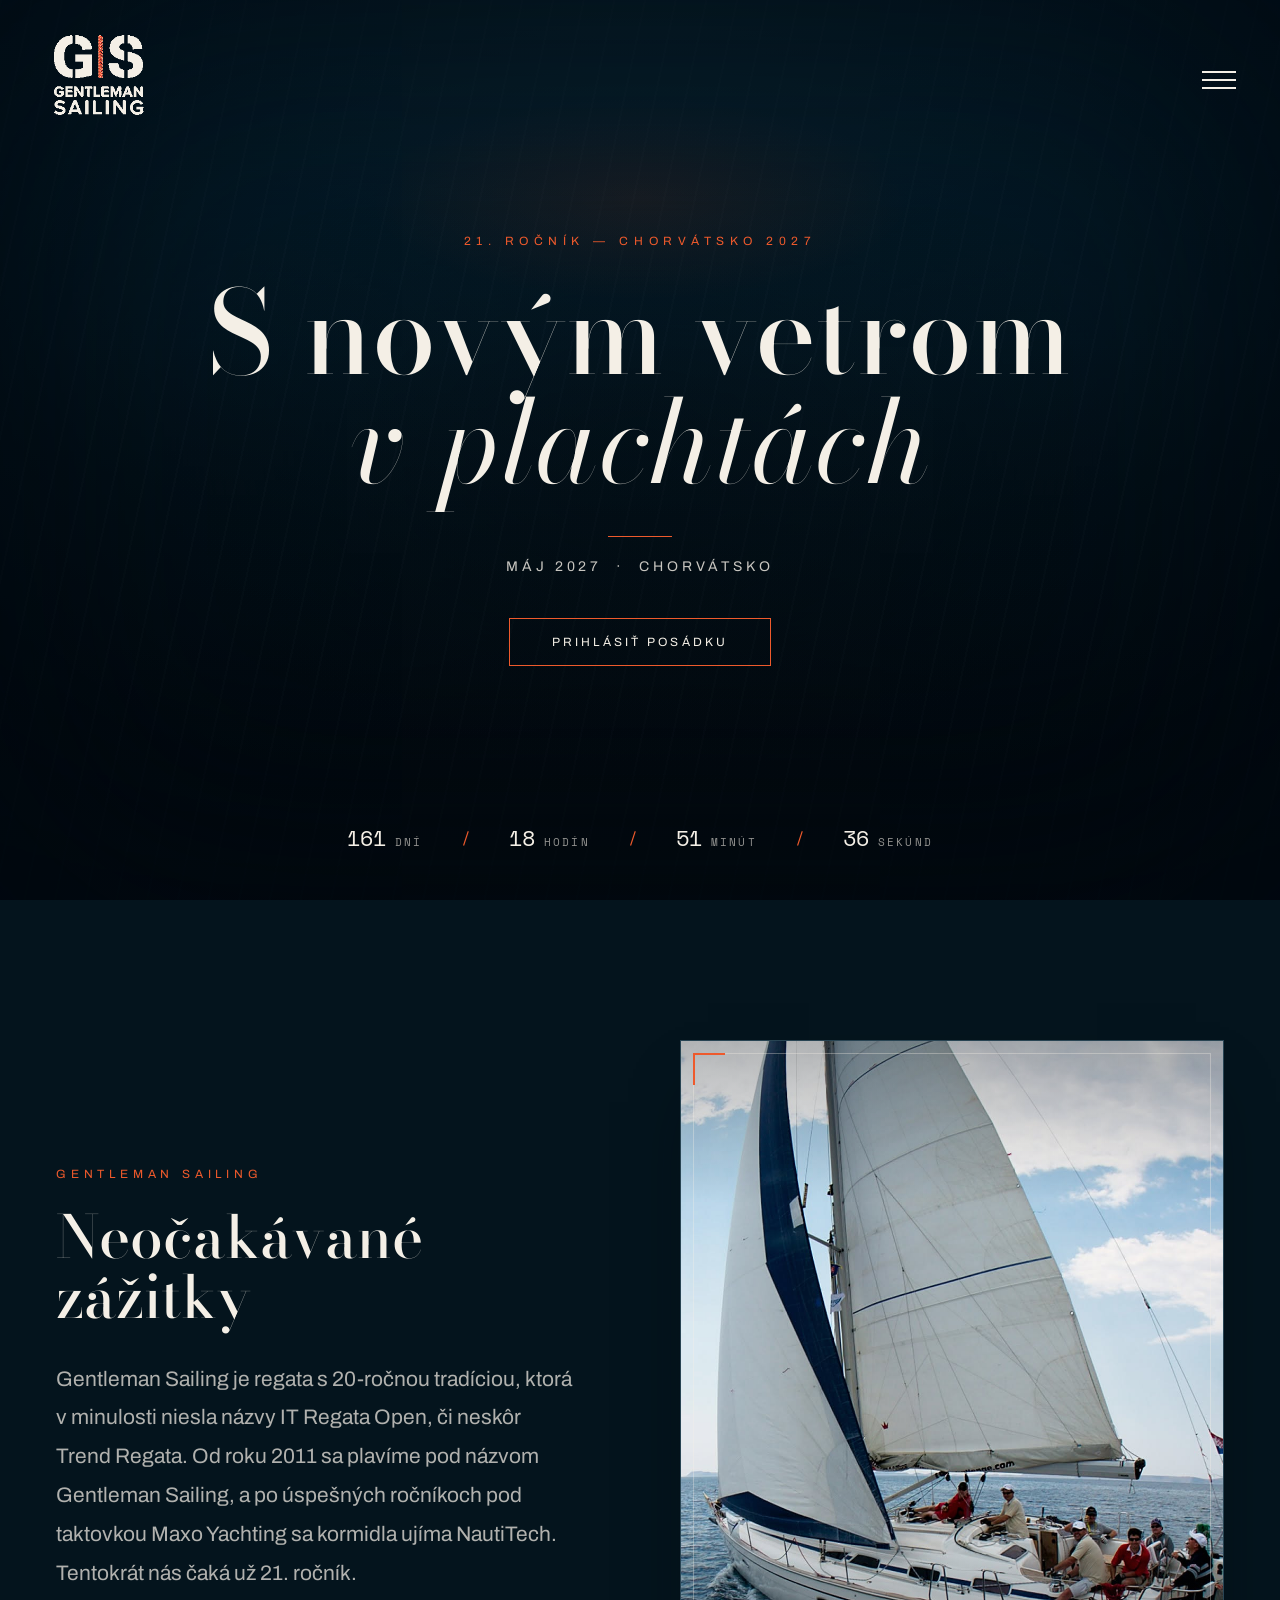
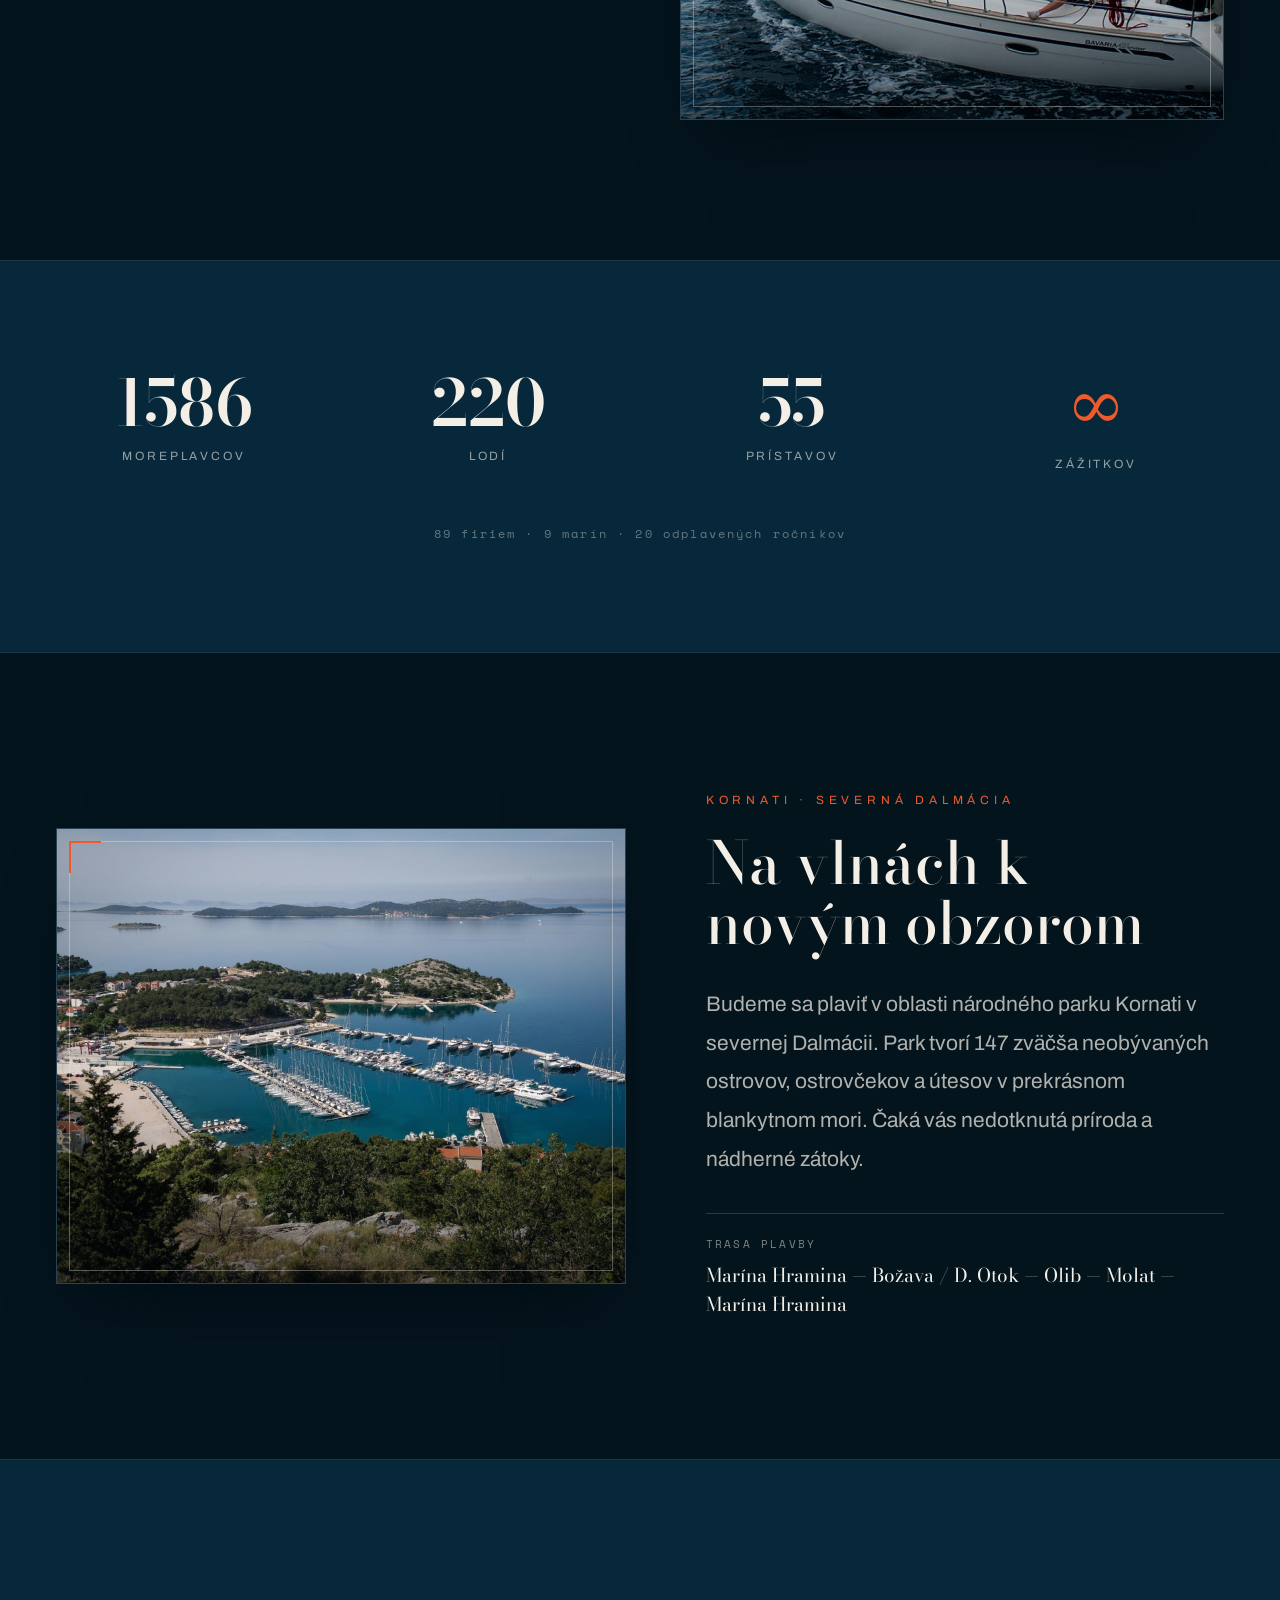
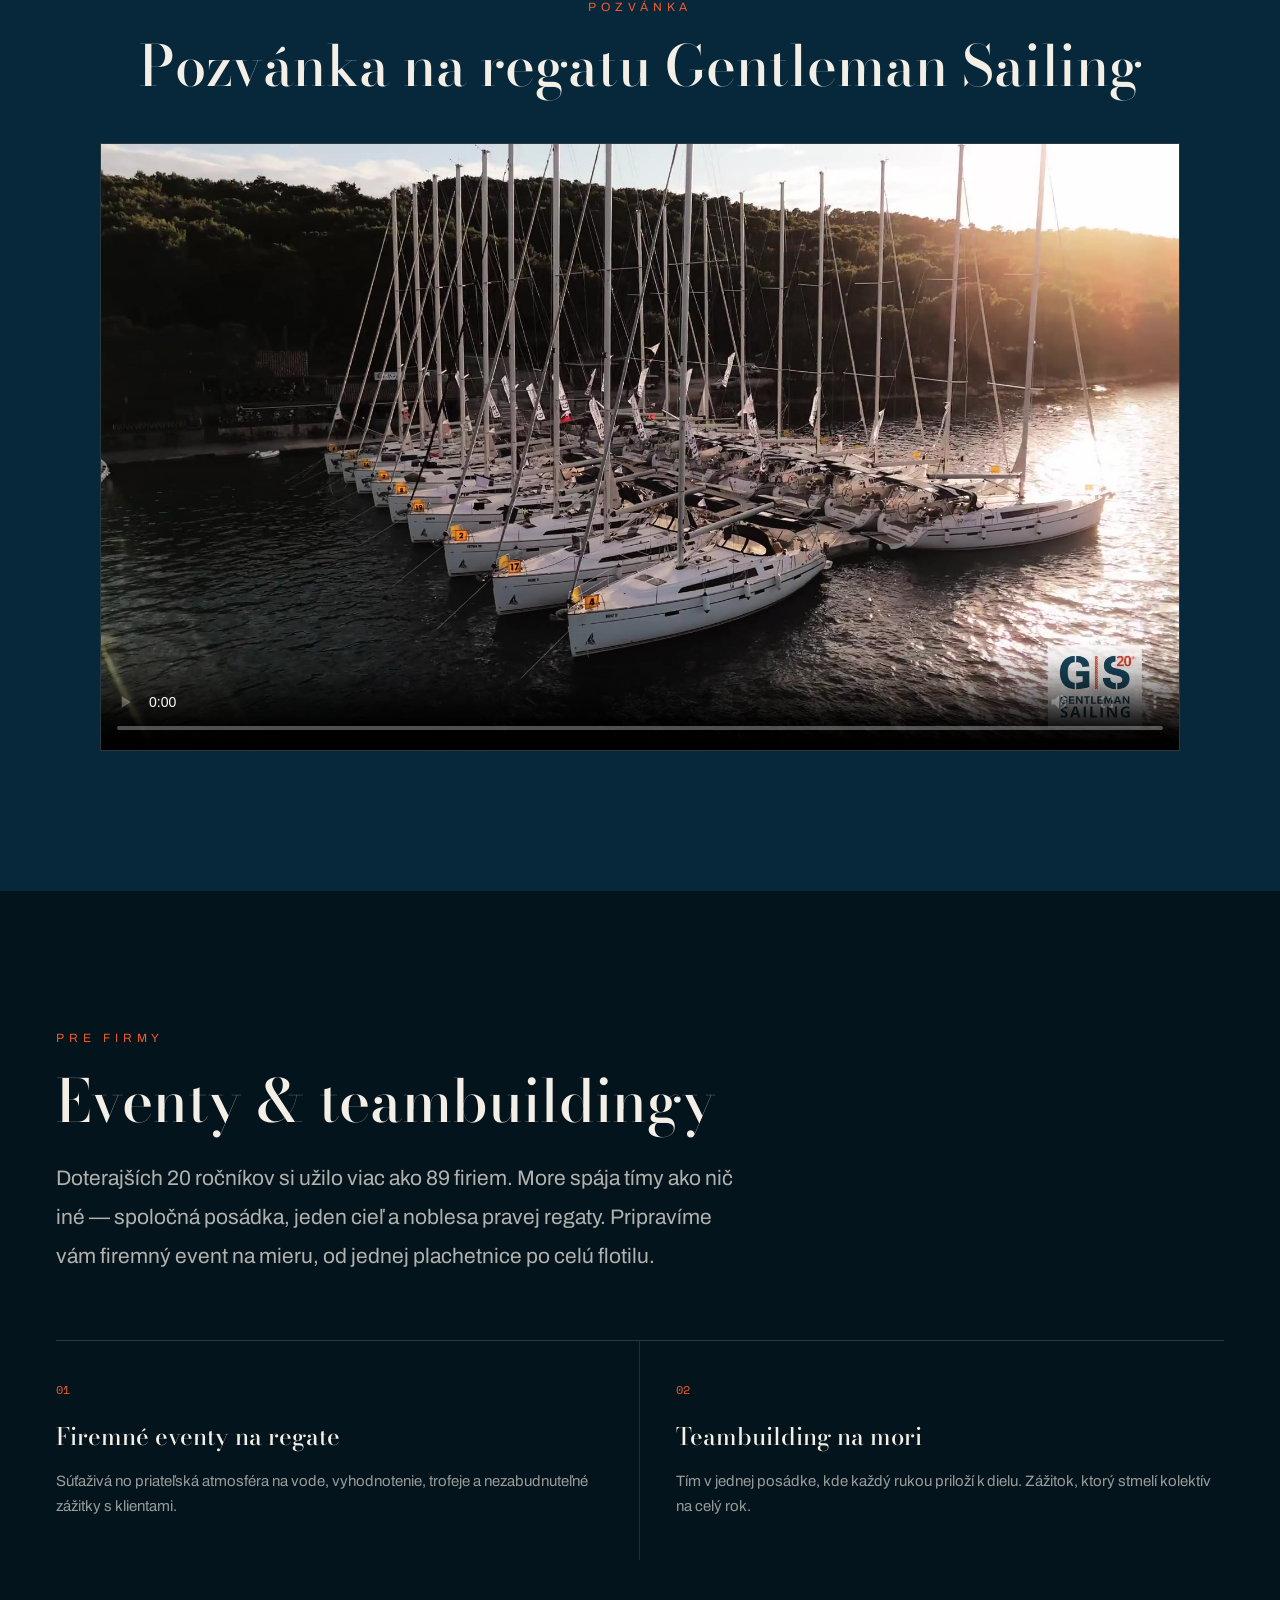
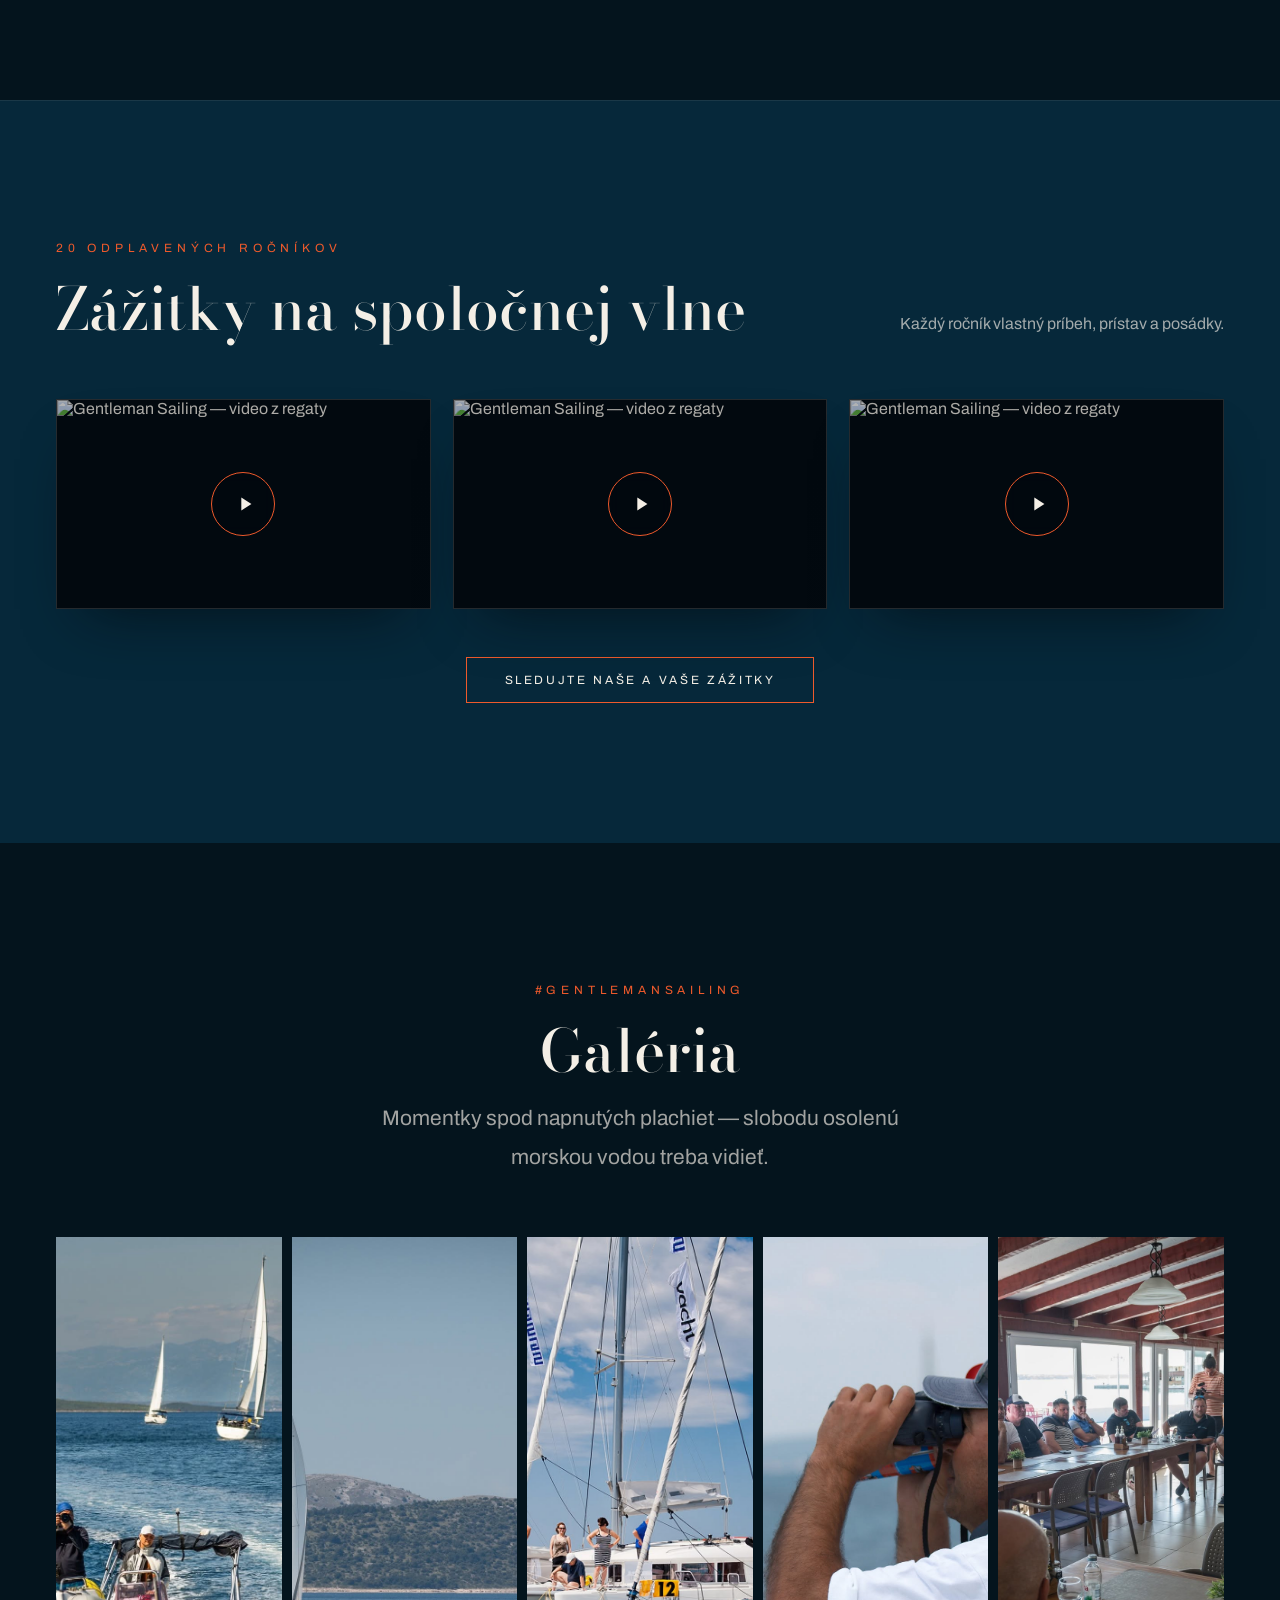
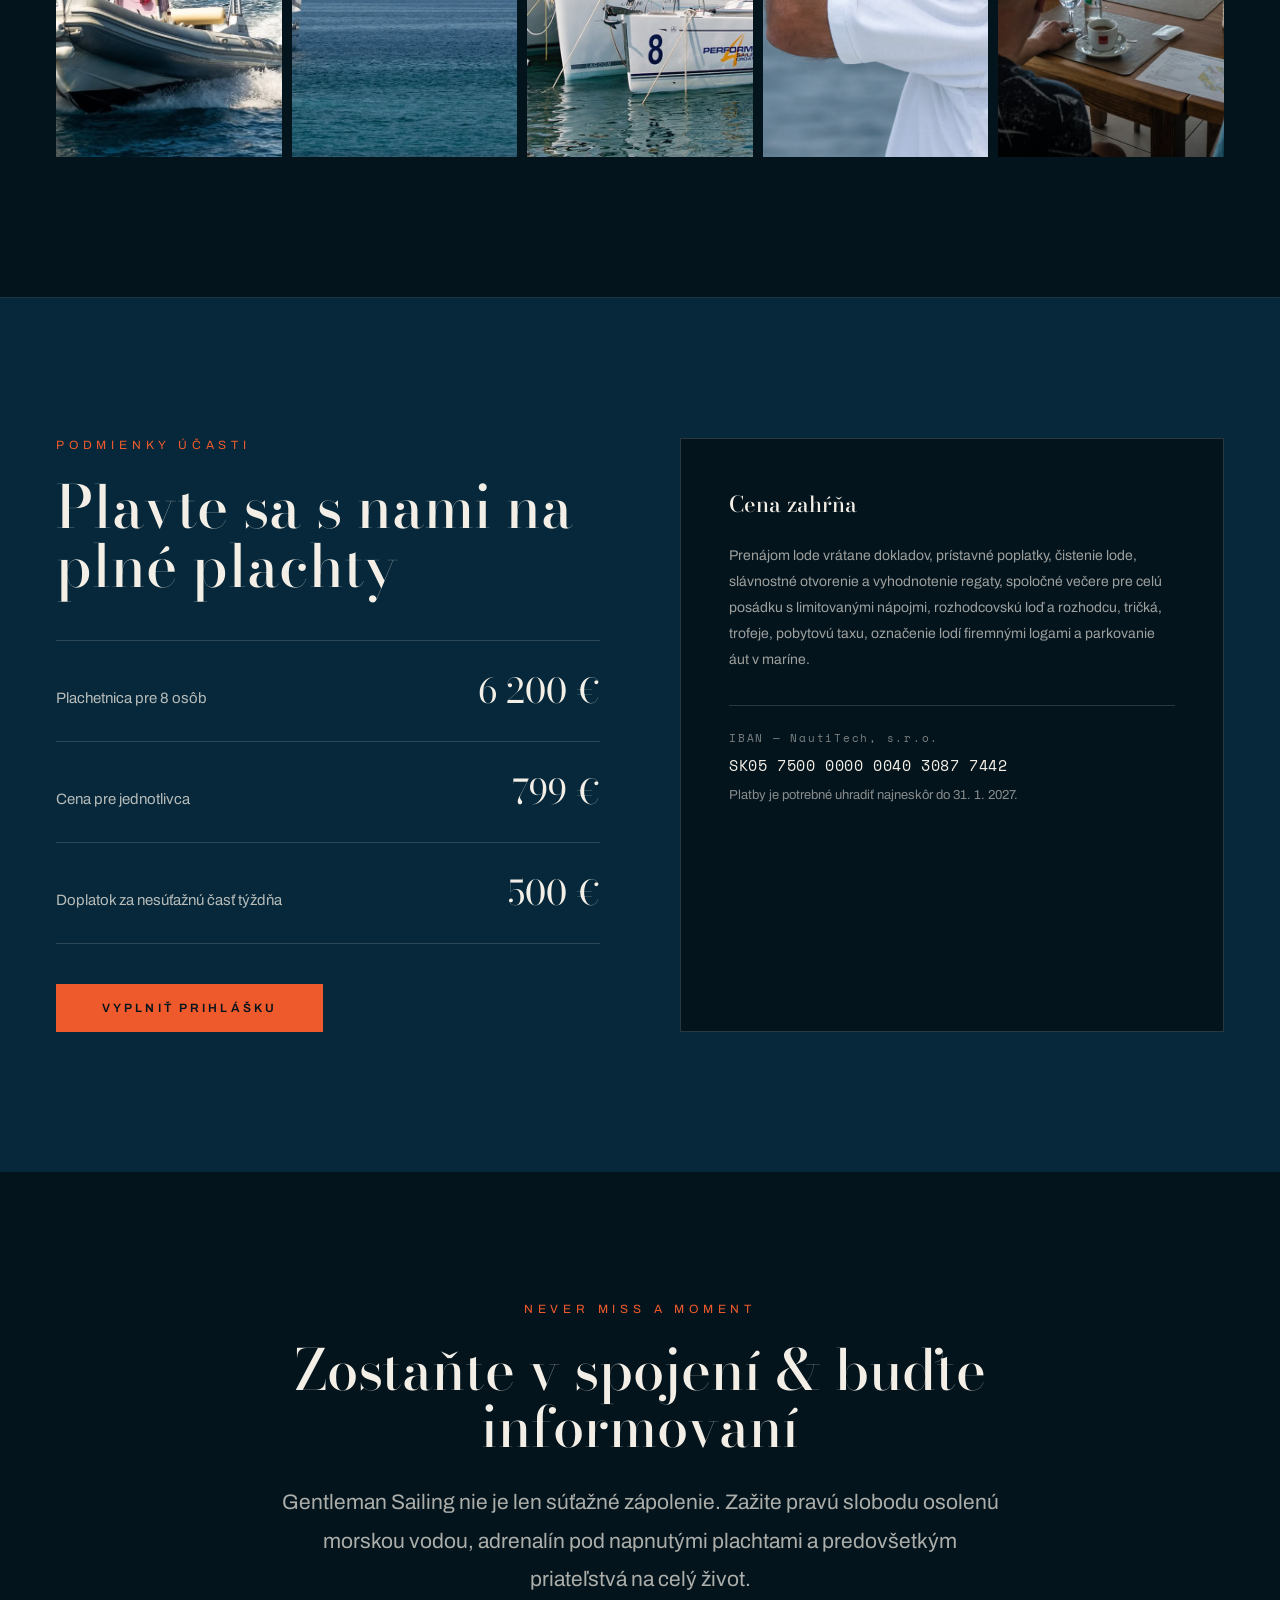
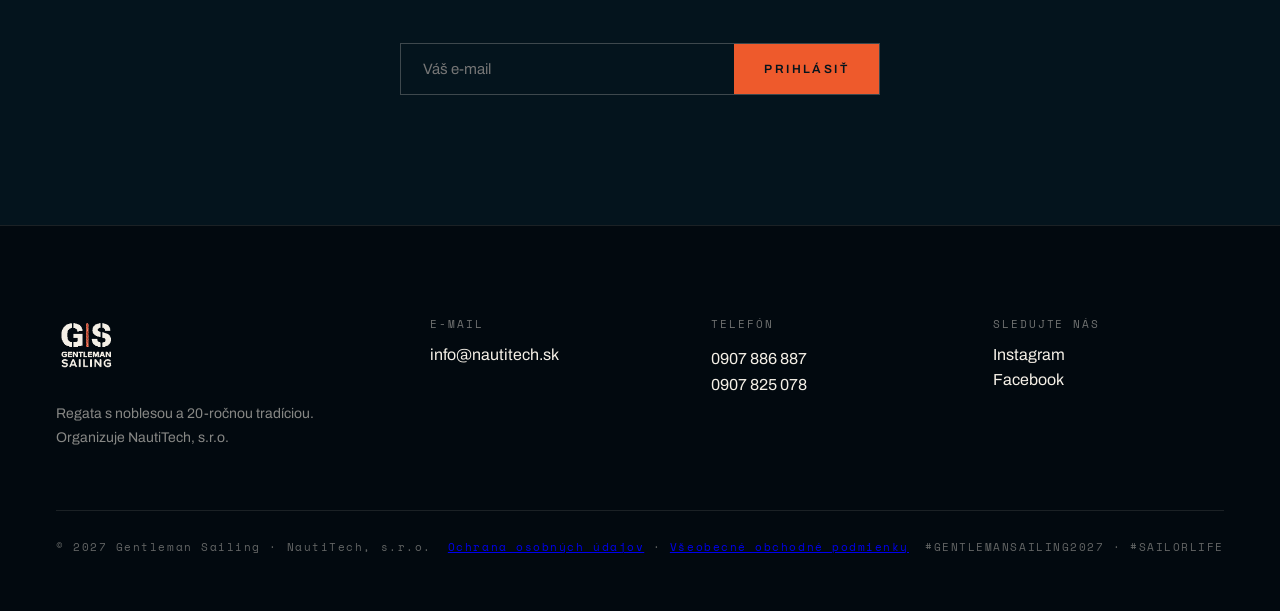
==== index.html @ 3bf821f1 "content: whole-boat price 5800 -> 6200 EUR + VAT Co-Authored-By: Claude Fable 5 <noreply@anthropic.c" ====
<!DOCTYPE html>
<html lang="sk">
<head>
  <meta charset="utf-8">
  <meta name="viewport" content="width=device-width, initial-scale=1">
  <title>Gentleman Sailing — 21. ročník · Chorvátsko 2027</title>
  <meta name="description" content="Gentleman Sailing — prémiová regata s 20-ročnou tradíciou. 21. ročník, máj 2027, Chorvátsko. Organizuje NautiTech, s.r.o.">

  <link rel="canonical" href="https://www.gentlemansailing.sk/">
  <meta name="theme-color" content="#04141d">

  <!-- Open Graph -->
  <meta property="og:type" content="website">
  <meta property="og:site_name" content="Gentleman Sailing">
  <meta property="og:locale" content="sk_SK">
  <meta property="og:url" content="https://www.gentlemansailing.sk/">
  <meta property="og:title" content="Gentleman Sailing — 21. ročník · Chorvátsko 2027">
  <meta property="og:description" content="S novým vetrom v plachtách. Máj 2027, Chorvátsko.">
  <meta property="og:image" content="https://www.gentlemansailing.sk/foto/ev-intro.jpg">
  <meta name="twitter:card" content="summary_large_image">

  <link rel="icon" href="assets/logo-gs-navy.png">
  <link rel="apple-touch-icon" href="assets/logo-gs-navy.png">

  <!-- Structured data: regatta event + organizer -->
  <script type="application/ld+json">
  {
    "@context": "https://schema.org",
    "@graph": [
      {
        "@type": "SportsEvent",
        "name": "Gentleman Sailing 2027 — 21. ročník",
        "description": "Prémiová jachtárska regata s 20-ročnou tradíciou. Firemné regaty, teambuilding na mori a plavba v Chorvátsku.",
        "sport": "Sailing",
        "startDate": "2027-05",
        "eventStatus": "https://schema.org/EventScheduled",
        "eventAttendanceMode": "https://schema.org/OfflineEventAttendanceMode",
        "image": "https://www.gentlemansailing.sk/foto/ev-intro.jpg",
        "url": "https://www.gentlemansailing.sk/",
        "location": {
          "@type": "Place",
          "name": "Marina Hramina",
          "address": { "@type": "PostalAddress", "addressLocality": "Murter", "addressCountry": "HR" },
          "geo": { "@type": "GeoCoordinates", "latitude": 43.822, "longitude": 15.590 }
        },
        "organizer": {
          "@type": "Organization",
          "name": "NautiTech, s.r.o.",
          "url": "https://www.gentlemansailing.sk/",
          "email": "info@nautitech.sk",
          "telephone": "+421907886887",
          "address": { "@type": "PostalAddress", "streetAddress": "Dolný Val 3", "addressLocality": "Žilina", "postalCode": "010 01", "addressCountry": "SK" }
        },
        "offers": [
          { "@type": "Offer", "name": "Plachetnica pre 8 osôb", "price": "6200", "priceCurrency": "EUR", "url": "https://www.gentlemansailing.sk/prihlaska.html", "availability": "https://schema.org/InStock", "validThrough": "2027-03-31" },
          { "@type": "Offer", "name": "Cena pre jednotlivca", "price": "799", "priceCurrency": "EUR", "url": "https://www.gentlemansailing.sk/prihlaska.html", "availability": "https://schema.org/InStock", "validThrough": "2027-03-31" }
        ]
      },
      {
        "@type": "Organization",
        "name": "Gentleman Sailing",
        "url": "https://www.gentlemansailing.sk/",
        "logo": "https://www.gentlemansailing.sk/assets/logo-gs-navy.png",
        "sameAs": [
          "https://www.instagram.com/gentlemansailing.sk",
          "https://www.facebook.com/profile.php?id=61571883745033"
        ]
      }
    ]
  }
  </script>

  <!-- Fonts -->
  <link rel="preconnect" href="https://fonts.googleapis.com">
  <link rel="preconnect" href="https://fonts.gstatic.com" crossorigin>
  <link href="https://fonts.googleapis.com/css2?family=Bodoni+Moda:ital,opsz,wght@0,6..96,400..700;1,6..96,400..600&family=Cardo:wght@400;700&family=Archivo:wght@300;400;500;600&family=Space+Mono&display=swap" rel="stylesheet">

  <link rel="stylesheet" href="styles.css">
</head>
<body>

  <!-- ==================== NAV ==================== -->
  <nav class="nav" id="nav">
    <a href="#top" class="nav__brand" aria-label="Gentleman Sailing — domov">
      <img src="assets/logo-gs-light.png" alt="Gentleman Sailing" class="nav__logo">
    </a>

    <div class="nav__links" id="navLinks">
      <a href="info.html" class="navlink" data-i18n="ev_info">Ako sa pripraviť na regatu</a>
      <a href="zazijete.html" class="navlink" data-i18n="ev_experience">Čo zažijete na regate</a>
      <a href="eventy.html" class="navlink" data-i18n="ev_events">Eventy &amp; teambuildingy</a>
      <a href="partneri.html" class="navlink" data-i18n="ev_partners">Partneri</a>
      <a href="prihlaska.html" class="cta nav__cta" data-i18n="ev_signup">Prihláška</a>
      <button type="button" class="lang-toggle" id="langToggle" aria-label="Prepnúť jazyk / Toggle language">SK / en</button>
    </div>

    <button type="button" class="nav__burger" id="burger" aria-label="Menu" aria-expanded="false">
      <span></span><span></span><span></span>
    </button>
  </nav>

  <!-- ==================== HERO ==================== -->
  <header class="hero" id="top">
    <div class="hero__backdrop" aria-hidden="true">
      <div class="hero__gradient"></div>
      <div class="hero__lines"></div>
      <div class="hero__glow"></div>
    </div>

    <video class="hero__video" id="heroVideo" autoplay muted loop playsinline preload="auto">
      <source src="assets/hero.mp4" type="video/mp4">
    </video>

    <div class="hero__overlay hero__overlay--v" aria-hidden="true"></div>
    <div class="hero__overlay hero__overlay--r" aria-hidden="true"></div>
    <div class="hero__overlay hero__overlay--inset" aria-hidden="true"></div>

    <div class="hero__content">
      <div class="hero__kicker" data-i18n="hero_kicker">21. ročník — Chorvátsko 2027</div>
      <h1 class="hero__title" data-i18n-html="hero_title_html">S novým vetrom<br><span>v plachtách</span></h1>
      <div class="hero__divider"></div>
      <div class="hero__date" data-i18n="hero_date">Máj 2027&nbsp;&nbsp;·&nbsp;&nbsp;Chorvátsko</div>
      <a href="#signup" class="cta hero__cta"><span data-i18n="hero_cta">Prihlásiť posádku</span></a>
    </div>

    <div class="countdown" aria-label="Odpočet do štartu">
      <div class="countdown__group"><span class="countdown__num" id="cd_d">00</span><span class="countdown__label" data-i18n="cd_days">DNÍ</span></div>
      <span class="countdown__sep">/</span>
      <div class="countdown__group"><span class="countdown__num" id="cd_h">00</span><span class="countdown__label" data-i18n="cd_hours">HODÍN</span></div>
      <span class="countdown__sep">/</span>
      <div class="countdown__group"><span class="countdown__num" id="cd_m">00</span><span class="countdown__label" data-i18n="cd_min">MINÚT</span></div>
      <span class="countdown__sep">/</span>
      <div class="countdown__group"><span class="countdown__num" id="cd_s">00</span><span class="countdown__label" data-i18n="cd_sec">SEKÚND</span></div>
    </div>
  </header>

  <!-- ==================== INTRO ==================== -->
  <section class="section" id="info">
    <div class="container split">
      <div>
        <div class="eyebrow" data-i18n="intro_eyebrow">Gentleman Sailing</div>
        <h2 class="h2" data-i18n="intro_title">Neočakávané zážitky</h2>
        <p class="body" data-i18n="intro_body" style="max-width:520px;">Gentleman Sailing je regata s 20-ročnou tradíciou, ktorá v minulosti niesla názvy IT Regata Open, či neskôr Trend Regata. Od roku 2011 sa plavíme pod názvom Gentleman Sailing, a po úspešných ročníkoch pod taktovkou Maxo Yachting sa kormidla ujíma NautiTech. Tentokrát nás čaká už 21. ročník.</p>
      </div>
      <div class="figure" style="aspect-ratio:4/5;">
        <img src="foto/intro.jpg" alt="Posádka Gentleman Sailing na plachetnici Bavaria" loading="lazy" style="object-position:65% center;">
        <div class="figure__shade"></div>
      </div>
    </div>
  </section>

  <!-- ==================== STATS ==================== -->
  <section class="section section--petrol stats">
    <div class="container stats__grid">
      <div>
        <div class="stat__num">1586</div>
        <div class="stat__label" data-i18n="stat1_label">moreplavcov</div>
      </div>
      <div>
        <div class="stat__num">220</div>
        <div class="stat__label" data-i18n="stat2_label">lodí</div>
      </div>
      <div>
        <div class="stat__num">55</div>
        <div class="stat__label" data-i18n="stat3_label">prístavov</div>
      </div>
      <div>
        <div class="stat__num stat__num--glyph">∞</div>
        <div class="stat__label" data-i18n="stat4_label">zážitkov</div>
      </div>
    </div>
    <div class="stats__note" data-i18n="stats_note">89 firiem · 9 marín · 20 odplavených ročníkov</div>
  </section>

  <!-- ==================== DESTINATION ==================== -->
  <section class="section">
    <div class="container split split--dest">
      <div class="figure" style="aspect-ratio:5/4;">
        <img src="foto/kornati.jpg" alt="Marina Hramina a ostrovy Kornati z výšky" loading="lazy">
        <div class="figure__shade" style="background:linear-gradient(180deg, transparent 58%, rgba(2,9,15,.42) 100%);"></div>
      </div>
      <div>
        <div class="eyebrow" data-i18n="dest_eyebrow">Kornati · Severná Dalmácia</div>
        <h2 class="h2" data-i18n="dest_title">Na vlnách k novým obzorom</h2>
        <p class="body" data-i18n="dest_body" style="max-width:520px; margin-bottom:34px;">Budeme sa plaviť v oblasti národného parku Kornati v severnej Dalmácii. Park tvorí 147 zväčša neobývaných ostrovov, ostrovčekov a útesov v prekrásnom blankytnom mori. Čaká vás nedotknutá príroda a nádherné zátoky.</p>
        <div class="route">
          <div class="route__label" data-i18n="route_label">Trasa plavby</div>
          <div class="route__value">Marína Hramina — Božava / D. Otok — Olib — Molat — Marína Hramina</div>
        </div>
      </div>
    </div>
  </section>

  <!-- ==================== VIDEO INVITATION ==================== -->
  <section class="section section--petrol">
    <div class="container" style="max-width:1080px; text-align:center;">
      <div class="eyebrow" data-i18n="video_eyebrow" style="margin-bottom:24px;">Pozvánka</div>
      <h2 class="h2" data-i18n="video_title" style="font-size:clamp(36px,4.4vw,62px); margin-bottom:48px;">Pozvánka na regatu Gentleman Sailing</h2>
      <div class="video-embed">
        <video controls preload="metadata" poster="assets/pozvanka-poster.jpg" playsinline>
          <source src="assets/pozvanka.mp4" type="video/mp4">
        </video>
      </div>
    </div>
  </section>

  <!-- ==================== EVENTS ==================== -->
  <section class="section" id="events">
    <div class="container">
      <div class="events__intro">
        <div class="eyebrow" data-i18n="events_eyebrow">Pre firmy</div>
        <h2 class="h2" data-i18n="events_title" style="margin-bottom:28px;">Eventy &amp; teambuildingy</h2>
        <p class="body" data-i18n="events_body" style="margin-bottom:64px;">Doterajších 20 ročníkov si užilo viac ako 89 firiem. More spája tímy ako nič iné — spoločná posádka, jeden cieľ a noblesa pravej regaty. Pripravíme vám firemný event na mieru, od jednej plachetnice po celú flotilu.</p>
      </div>
      <div class="events__grid">
        <div class="event-card">
          <div class="event-card__index">01</div>
          <h3 class="event-card__title" data-i18n="ev_card1_t">Firemné eventy na regate</h3>
          <p class="event-card__body" data-i18n="ev_card1_b">Súťaživá no priateľská atmosféra na vode, vyhodnotenie, trofeje a nezabudnuteľné zážitky s klientami.</p>
        </div>
        <div class="event-card">
          <div class="event-card__index">02</div>
          <h3 class="event-card__title" data-i18n="ev_card2_t">Teambuilding na mori</h3>
          <p class="event-card__body" data-i18n="ev_card2_b">Tím v jednej posádke, kde každý rukou priloží k dielu. Zážitok, ktorý stmelí kolektív na celý rok.</p>
        </div>
      </div>
    </div>
  </section>

  <!-- ==================== ZÁŽITKY NA SPOLOČNEJ VLNE (videá) ==================== -->
  <section class="section section--petrol" id="past">
    <div class="container">
      <div class="past__head">
        <div>
          <div class="eyebrow" data-i18n="past_eyebrow" style="margin-bottom:24px;">20 odplavených ročníkov</div>
          <h2 class="h2" data-i18n="past_title" style="margin:0;">Zážitky na spoločnej vlne</h2>
        </div>
        <p class="past__body" data-i18n="past_body">Každý ročník vlastný príbeh, prístav a posádky.</p>
      </div>
      <div class="video-grid">
        <div class="video-card" data-yt="L2LPzQpE8WI">
          <img src="https://i.ytimg.com/vi/L2LPzQpE8WI/hqdefault.jpg" alt="Gentleman Sailing — video z regaty" loading="lazy">
          <div class="video-card__shade"></div>
          <button type="button" class="video-card__play" aria-label="Prehrať video">
            <svg viewBox="0 0 24 24" width="22" height="22" aria-hidden="true"><path d="M8 5v14l11-7z" fill="currentColor"/></svg>
          </button>
        </div>
        <div class="video-card" data-yt="-3L7WXeU5k4">
          <img src="https://i.ytimg.com/vi/-3L7WXeU5k4/hqdefault.jpg" alt="Gentleman Sailing — video z regaty" loading="lazy">
          <div class="video-card__shade"></div>
          <button type="button" class="video-card__play" aria-label="Prehrať video">
            <svg viewBox="0 0 24 24" width="22" height="22" aria-hidden="true"><path d="M8 5v14l11-7z" fill="currentColor"/></svg>
          </button>
        </div>
        <div class="video-card" data-yt="-ze1NOc2fPc">
          <img src="https://i.ytimg.com/vi/-ze1NOc2fPc/hqdefault.jpg" alt="Gentleman Sailing — video z regaty" loading="lazy">
          <div class="video-card__shade"></div>
          <button type="button" class="video-card__play" aria-label="Prehrať video">
            <svg viewBox="0 0 24 24" width="22" height="22" aria-hidden="true"><path d="M8 5v14l11-7z" fill="currentColor"/></svg>
          </button>
        </div>
      </div>
      <div class="videos-follow">
        <a href="https://www.youtube.com/@GentlemanSailing" target="_blank" rel="noopener" class="cta videos-follow__link" data-i18n="past_yt">Sledujte naše a vaše zážitky</a>
      </div>
    </div>
  </section>

  <!-- ==================== GALLERY ==================== -->
  <section class="section" id="gallery">
    <div class="container">
      <div class="gallery__head">
        <div class="eyebrow" data-i18n="gallery_eyebrow" style="margin-bottom:24px;">#gentlemansailing</div>
        <h2 class="h2" data-i18n="gallery_title" style="margin-bottom:18px;">Galéria</h2>
        <p class="body" data-i18n="gallery_body">Momentky spod napnutých plachiet — slobodu osolenú morskou vodou treba vidieť.</p>
      </div>
      <div class="gallery__row">
        <div class="gallery__item">
          <img src="foto/gal1.jpg" alt="Gentleman Sailing" loading="lazy">
        </div>
        <div class="gallery__item">
          <img src="foto/gal2.jpg" alt="Gentleman Sailing" loading="lazy">
        </div>
        <div class="gallery__item">
          <img src="foto/gal3.jpg" alt="Gentleman Sailing" loading="lazy">
        </div>
        <div class="gallery__item">
          <img src="foto/gal4.jpg" alt="Gentleman Sailing" loading="lazy">
        </div>
        <div class="gallery__item">
          <img src="foto/gal5.jpg" alt="Gentleman Sailing" loading="lazy">
        </div>
      </div>
    </div>
  </section>

  <!-- ==================== SIGN-UP / PRICING ==================== -->
  <section class="section section--petrol" id="signup">
    <div class="container signup__grid">
      <div>
        <div class="eyebrow" data-i18n="price_eyebrow">Podmienky účasti</div>
        <h2 class="price-title" data-i18n="price_title">Plavte sa s nami na plné plachty</h2>
        <div class="price-row">
          <span class="price-row__label" data-i18n="price_boat_label">Plachetnica pre 8 osôb</span>
          <span class="price-row__value">6 200 €</span>
        </div>
        <div class="price-row">
          <span class="price-row__label" data-i18n="price_ind_label">Cena pre jednotlivca</span>
          <span class="price-row__value">799 €</span>
        </div>
        <div class="price-row">
          <span class="price-row__label" data-i18n="price_extra_label">Doplatok za nesúťažnú časť týždňa</span>
          <span class="price-row__value">500 €</span>
        </div>
        <a href="prihlaska.html" class="cta price-cta" id="signupCta"><span data-i18n="price_cta">Vyplniť prihlášku</span></a>
      </div>
      <div class="includes">
        <h3 class="includes__title" data-i18n="price_includes_title">Cena zahŕňa</h3>
        <p class="includes__body" data-i18n="price_includes_body">Prenájom lode vrátane dokladov, prístavné poplatky, čistenie lode, slávnostné otvorenie a vyhodnotenie regaty, spoločné večere pre celú posádku s limitovanými nápojmi, rozhodcovskú loď a rozhodcu, tričká, trofeje, pobytovú taxu, označenie lodí firemnými logami a parkovanie áut v maríne.</p>
        <div class="iban">
          <div class="iban__label">IBAN — NautiTech, s.r.o.</div>
          <div class="iban__value">SK05 7500 0000 0040 3087 7442</div>
          <div class="iban__note" data-i18n="price_iban_note">Platby je potrebné uhradiť najneskôr do 31. 1. 2027.</div>
        </div>
      </div>
    </div>
  </section>

  <!-- ==================== NEWSLETTER ==================== -->
  <section class="section newsletter">
    <div class="container">
      <div class="eyebrow" data-i18n="news_eyebrow">Never miss a moment</div>
      <h2 class="h2" data-i18n="news_title" style="font-size:clamp(36px,4.4vw,60px); margin-bottom:26px;">Zostaňte v spojení &amp; buďte informovaní</h2>
      <p class="body" data-i18n="news_body">Gentleman Sailing nie je len súťažné zápolenie. Zažite pravú slobodu osolenú morskou vodou, adrenalín pod napnutými plachtami a predovšetkým priateľstvá na celý život.</p>
      <form class="news-form" id="newsForm">
        <input type="email" id="newsEmail" placeholder="Váš e-mail" required>
        <button type="submit" class="cta" data-i18n="news_btn">Prihlásiť</button>
      </form>
    </div>
  </section>

  <!-- ==================== FOOTER ==================== -->
  <footer class="footer">
    <div class="container footer__grid">
      <div>
        <img src="assets/logo-gs-light.png" alt="Gentleman Sailing" class="footer__logo">
        <p class="footer__tag" data-i18n="foot_tagline">Regata s noblesou a 20-ročnou tradíciou. Organizuje NautiTech, s.r.o.</p>
      </div>
      <div>
        <div class="footer__label" data-i18n="foot_email_label">E-mail</div>
        <a href="mailto:info@nautitech.sk">info@nautitech.sk</a>
      </div>
      <div>
        <div class="footer__label" data-i18n="foot_phone_label">Telefón</div>
        <div class="footer__phone">0907 886 887<br>0907 825 078</div>
      </div>
      <div>
        <div class="footer__label" data-i18n="foot_social_label">Sledujte nás</div>
        <div class="footer__social">
          <a href="https://www.instagram.com/gentlemansailing.sk" class="navlink" target="_blank" rel="noopener">Instagram</a>
          <a href="https://www.facebook.com/profile.php?id=61571883745033" class="navlink" target="_blank" rel="noopener">Facebook</a>
        </div>
      </div>
    </div>
    <div class="footer__bottom">
      <span>© 2027 Gentleman Sailing · NautiTech, s.r.o.</span>
      <span><a href="gdpr.html" class="navlink" data-i18n="foot_gdpr">Ochrana osobných údajov</a> · <a href="vop.html" class="navlink" data-i18n="foot_vop">Všeobecné obchodné podmienky</a></span>
      <span>#GENTLEMANSAILING2027 · #SAILORLIFE</span>
    </div>
  </footer>

  <script src="script.js"></script>
</body>
</html>
---- styles.css ----
/* ==========================================================================
   Gentleman Sailing — Jubilejný 20. ročník (2026)
   Dark cinematic luxury landing page
   ========================================================================== */

:root {
  /* Colors */
  --ink: #04141d;          /* page background */
  --ink-deep: #02090f;     /* footer, darkest gradient stops */
  --petrol: #06283a;       /* alternating sections, image placeholders */
  --petrol-mid: #0a3a4f;
  --petrol-mid-2: #0c4258;
  --hero-core: #0f4660;
  --cream: #F4EFE6;        /* primary text */
  --accent: #EE5A2C;       /* brand orange */

  --cream-78: rgba(244, 239, 230, .78);
  --cream-72: rgba(244, 239, 230, .72);
  --cream-70: rgba(244, 239, 230, .70);
  --cream-66: rgba(244, 239, 230, .66);
  --cream-64: rgba(244, 239, 230, .64);
  --cream-62: rgba(244, 239, 230, .62);
  --cream-60: rgba(244, 239, 230, .60);
  --cream-55: rgba(244, 239, 230, .55);
  --cream-50: rgba(244, 239, 230, .50);
  --cream-45: rgba(244, 239, 230, .45);
  --cream-40: rgba(244, 239, 230, .40);

  --hair-24: rgba(244, 239, 230, .24);
  --hair-16: rgba(244, 239, 230, .16);
  --hair-12: rgba(244, 239, 230, .12);
  --hair-10: rgba(244, 239, 230, .10);
  --hair-08: rgba(244, 239, 230, .08);

  /* Fonts */
  --serif: 'Bodoni Moda', serif;
  --sans: 'Archivo', sans-serif;
  --mono: 'Space Mono', monospace;
  --glyph: 'Cardo', serif;

  /* Layout */
  --maxw: 1180px;
  --pad-x: 56px;
}

* { box-sizing: border-box; }

html { scroll-behavior: smooth; -webkit-text-size-adjust: 100%; }

body {
  margin: 0;
  background: var(--ink);
  color: var(--cream);
  font-family: var(--sans);
  overflow-x: hidden;
}

::selection { background: var(--accent); color: var(--ink); }

img { display: block; }

/* ---- Reusable type ---- */
.eyebrow {
  font-size: 12px;
  letter-spacing: .4em;
  text-transform: uppercase;
  color: var(--accent);
  margin: 0 0 26px;
}

.h2 {
  font-family: var(--serif);
  font-weight: 500;
  font-size: clamp(40px, 4.6vw, 68px);
  line-height: 1.02;
  margin: 0 0 32px;
  color: var(--cream);
}

.body {
  font-size: 21px;
  line-height: 1.85;
  color: var(--cream-72);
  margin: 0;
}

.section { position: relative; padding: 140px var(--pad-x); background: var(--ink); }
.section--petrol {
  background: var(--petrol);
  border-top: 1px solid var(--hair-08);
}
.container { max-width: var(--maxw); margin: 0 auto; }

.figure {
  position: relative;
  background: var(--petrol);
  overflow: hidden;
}
.figure img { position: absolute; inset: 0; width: 100%; height: 100%; object-fit: cover; }
.figure__shade {
  position: absolute; inset: 0;
  background: linear-gradient(180deg, transparent 55%, rgba(2, 9, 15, .45) 100%);
}

/* ==========================================================================
   Navigation
   ========================================================================== */
.nav {
  position: fixed; top: 0; left: 0; right: 0;
  z-index: 50;
  display: flex; align-items: center; justify-content: space-between;
  padding: 22px 44px;
  background: transparent;
  border-bottom: 1px solid rgba(244, 239, 230, 0);
  transition: background .4s ease, padding .4s ease, border-color .4s ease;
}
.nav.is-scrolled {
  background: rgba(2, 9, 15, .86);
  -webkit-backdrop-filter: blur(10px);
  backdrop-filter: blur(10px);
  padding: 14px 44px;
  border-bottom-color: var(--hair-10);
}
.nav__brand { display: flex; align-items: center; gap: 14px; text-decoration: none; flex-shrink: 0; }
.nav__logo { height: 116px; width: auto; transition: height .4s ease; }
.nav.is-scrolled .nav__logo { height: 84px; }

.nav__links {
  display: flex; align-items: center; gap: 20px;
  font-size: 12.5px; letter-spacing: .15em; text-transform: uppercase;
  color: var(--cream-78); white-space: nowrap;
}
.nav__links a { color: inherit; text-decoration: none; }

.navlink { position: relative; }
.navlink::after {
  content: ""; position: absolute; left: 0; bottom: -6px;
  width: 0; height: 1px; background: var(--accent);
  transition: width .35s ease;
}
.navlink:hover::after { width: 100%; }

.cta {
  transition: background .3s ease, color .3s ease, border-color .3s ease;
}
.nav__cta {
  padding: 11px 26px;
  border: 1px solid var(--accent);
  color: var(--cream);
  text-decoration: none;
  letter-spacing: .2em;
}
.nav__cta:hover { background: var(--accent); color: var(--ink); }

.lang-toggle {
  background: none; border: none; cursor: pointer;
  font-family: var(--sans); font-size: 12px; letter-spacing: .14em;
  color: var(--cream-78); padding: 0;
}

.nav__burger {
  display: none;
  background: none; border: none; cursor: pointer;
  width: 34px; height: 26px; padding: 0; position: relative;
}
.nav__burger span {
  position: absolute; left: 0; height: 1.5px; width: 100%;
  background: var(--cream); transition: transform .3s ease, opacity .3s ease, top .3s ease;
}
.nav__burger span:nth-child(1) { top: 4px; }
.nav__burger span:nth-child(2) { top: 12px; }
.nav__burger span:nth-child(3) { top: 20px; }
.nav.is-open .nav__burger span:nth-child(1) { top: 12px; transform: rotate(45deg); }
.nav.is-open .nav__burger span:nth-child(2) { opacity: 0; }
.nav.is-open .nav__burger span:nth-child(3) { top: 12px; transform: rotate(-45deg); }

/* ==========================================================================
   Hero
   ========================================================================== */
.hero { position: relative; height: 100vh; height: 100svh; min-height: 760px; overflow: hidden; }

.hero__backdrop { position: absolute; inset: 0; animation: gs-kenburns 30s ease-in-out infinite; }
.hero__gradient {
  position: absolute; inset: 0;
  background: radial-gradient(125% 95% at 50% -8%, var(--hero-core) 0%, var(--petrol) 38%, var(--ink) 72%, var(--ink-deep) 100%);
}
.hero__lines {
  position: absolute; inset: 0; opacity: .5; mix-blend-mode: screen;
  background: repeating-linear-gradient(102deg, rgba(176, 206, 232, .06) 0 2px, transparent 2px 30px);
  animation: gs-drift 18s linear infinite;
}
.hero__glow {
  position: absolute; left: 50%; top: 6%; width: 60%; height: 32%;
  transform: translateX(-50%);
  background: radial-gradient(closest-side, rgba(238, 90, 44, .18), transparent 70%);
  animation: gs-glow 9s ease-in-out infinite;
}

.hero__video {
  position: absolute; inset: 0; width: 100%; height: 100%;
  object-fit: cover; z-index: 1;
}
.hero__overlay { position: absolute; inset: 0; z-index: 2; }
.hero__overlay--v {
  background: linear-gradient(180deg, rgba(2, 9, 15, .62) 0%, rgba(2, 9, 15, .42) 38%, rgba(2, 9, 15, .5) 72%, rgba(2, 9, 15, .84) 100%);
}
.hero__overlay--r { background: radial-gradient(closest-side at 50% 50%, rgba(2, 9, 15, .32) 0%, transparent 75%); }
.hero__overlay--inset { box-shadow: inset 0 0 260px 40px rgba(2, 9, 15, .7); }

.hero__content {
  position: absolute; inset: 0; z-index: 3;
  display: flex; flex-direction: column; align-items: center; justify-content: center;
  text-align: center; padding: 0 40px;
}
.hero__kicker {
  font-size: 12px; letter-spacing: .46em; text-transform: uppercase;
  color: var(--accent); margin-bottom: 30px;
}
.hero__title {
  font-family: var(--serif); font-weight: 500;
  font-size: clamp(56px, 9vw, 118px); line-height: .95;
  color: var(--cream); margin: 0; letter-spacing: .005em;
}
.hero__title span { font-style: italic; font-weight: 400; }
.hero__divider { width: 64px; height: 1px; background: var(--accent); margin: 40px 0 22px; }
.hero__date {
  font-size: 14px; letter-spacing: .28em; text-transform: uppercase;
  color: rgba(244, 239, 230, .82);
}
.hero__cta {
  margin-top: 44px; padding: 16px 42px;
  border: 1px solid var(--accent); color: var(--cream); text-decoration: none;
  font-size: 12px; letter-spacing: .26em; text-transform: uppercase;
}
.hero__cta:hover { background: var(--accent); color: var(--ink); }

.countdown {
  position: absolute; bottom: 46px; left: 0; right: 0; z-index: 3;
  display: flex; align-items: center; justify-content: center; gap: 38px;
  flex-wrap: wrap; font-family: var(--mono); color: var(--cream-60);
}
.countdown__group { display: flex; align-items: baseline; gap: 9px; }
.countdown__num { font-size: 22px; color: var(--cream); }
.countdown__label { font-size: 11px; letter-spacing: .2em; }
.countdown__sep { color: var(--accent); }

/* ==========================================================================
   Two-column content sections
   ========================================================================== */
.split { display: grid; grid-template-columns: 1fr 1fr; gap: 80px; align-items: center; }
.split--dest { grid-template-columns: 1.1fr 1fr; }

.route { border-top: 1px solid var(--hair-16); padding-top: 22px; }
.route__label {
  font-family: var(--mono); font-size: 11px; letter-spacing: .2em; text-transform: uppercase;
  color: var(--cream-50); margin-bottom: 10px;
}
.route__value { font-family: var(--serif); font-size: 19px; color: var(--cream); line-height: 1.5; }

/* ==========================================================================
   Stats band
   ========================================================================== */
.stats {
  padding: 110px var(--pad-x);
  border-top: 1px solid var(--hair-08);
  border-bottom: 1px solid var(--hair-08);
}
.stats__grid {
  display: grid; grid-template-columns: repeat(4, 1fr); gap: 48px; text-align: center;
}
.stat__num {
  font-family: var(--serif); font-weight: 600;
  font-size: clamp(48px, 5vw, 76px); color: var(--cream); line-height: 1;
}
.stat__num--glyph { font-family: var(--glyph); font-weight: 700; font-size: clamp(56px, 5.6vw, 86px); color: var(--accent); }
.stat__label {
  margin-top: 14px; font-size: 12px; letter-spacing: .24em; text-transform: uppercase;
  color: var(--cream-60);
}
.stats__note {
  text-align: center; margin-top: 54px;
  font-family: var(--mono); font-size: 12px; letter-spacing: .18em; color: var(--cream-40);
}

/* ==========================================================================
   Video invitation
   ========================================================================== */
.video-embed {
  position: relative; aspect-ratio: 16 / 9;
  background: var(--ink); border: 1px solid var(--hair-16); overflow: hidden;
}
.video-embed iframe { position: absolute; inset: 0; width: 100%; height: 100%; border: 0; }
.video-embed video { position: absolute; inset: 0; width: 100%; height: 100%; object-fit: cover; background: var(--ink-deep); }

/* ==========================================================================
   Events / teambuilding
   ========================================================================== */
.events__intro { max-width: 680px; }
.events__grid {
  display: grid; grid-template-columns: repeat(2, 1fr); gap: 0;
  border-top: 1px solid var(--hair-16);
}
.event-card { padding: 40px 36px; border-right: 1px solid var(--hair-12); }
.event-card:first-child { padding-left: 0; }
.event-card:last-child { padding-right: 0; border-right: none; }
.event-card__index { font-family: var(--mono); font-size: 12px; color: var(--accent); margin-bottom: 20px; }
.event-card__title { font-family: var(--serif); font-weight: 500; font-size: 24px; margin: 0 0 14px; }
.event-card__body { font-size: 15px; line-height: 1.7; color: var(--cream-62); margin: 0; }

/* ==========================================================================
   Past editions
   ========================================================================== */
.past__head {
  display: flex; align-items: flex-end; justify-content: space-between; gap: 40px;
  margin-bottom: 60px; flex-wrap: wrap;
}
.past__body { font-size: 16px; line-height: 1.8; color: var(--cream-66); max-width: 380px; margin: 0; }
.past__grid { display: grid; grid-template-columns: repeat(4, 1fr); gap: 22px; }
.past-card { position: relative; aspect-ratio: 3 / 4; background: var(--petrol); overflow: hidden; }
.past-card img { position: absolute; inset: 0; width: 100%; height: 100%; object-fit: cover; }
.past-card__shade {
  position: absolute; inset: 0;
  background: linear-gradient(180deg, rgba(2, 9, 15, .5) 0%, transparent 38%, rgba(2, 9, 15, .78) 100%);
}
.past-card__year { position: absolute; top: 18px; left: 20px; font-family: var(--serif); font-size: 30px; color: var(--cream); }
.past-card__cap {
  position: absolute; bottom: 16px; left: 20px;
  font-family: var(--mono); font-size: 10px; letter-spacing: .12em; color: var(--cream-70);
}

/* ==========================================================================
   Zážitky na spoločnej vlne — YouTube video cards (click-to-play)
   ========================================================================== */
.video-grid { display: grid; grid-template-columns: repeat(3, 1fr); gap: 22px; }
.video-card {
  position: relative; aspect-ratio: 16 / 9; overflow: hidden; cursor: pointer;
  background: var(--ink-deep);
  border: 1px solid rgba(244, 239, 230, .14);
  box-shadow: 0 30px 60px -30px rgba(2, 9, 15, .75);
  transition: transform .4s ease, border-color .4s ease;
}
.video-card:hover { transform: translateY(-5px); border-color: var(--accent); }
.video-card img {
  position: absolute; inset: 0; width: 100%; height: 100%; object-fit: cover;
  filter: saturate(.92) brightness(.9);
  transition: transform .8s cubic-bezier(.16, 1, .3, 1), filter .5s ease;
}
.video-card:hover img { transform: scale(1.05); filter: none; }
.video-card__shade {
  position: absolute; inset: 0; z-index: 1;
  background: linear-gradient(180deg, rgba(2, 9, 15, .25) 0%, transparent 35%, rgba(2, 9, 15, .5) 100%);
}
.video-card__play {
  position: absolute; z-index: 2; left: 50%; top: 50%; transform: translate(-50%, -50%);
  width: 64px; height: 64px; border-radius: 50%;
  display: flex; align-items: center; justify-content: center;
  background: rgba(2, 9, 15, .55); color: var(--cream);
  border: 1px solid var(--accent); cursor: pointer;
  -webkit-backdrop-filter: blur(6px); backdrop-filter: blur(6px);
  transition: background .3s ease, color .3s ease, transform .3s ease;
}
.video-card__play svg { margin-left: 3px; }
.video-card:hover .video-card__play {
  background: var(--accent); color: var(--ink);
  transform: translate(-50%, -50%) scale(1.08);
}
.video-card iframe { position: absolute; inset: 0; width: 100%; height: 100%; border: 0; z-index: 3; }

.videos-follow { text-align: center; margin-top: 48px; }
.videos-follow__link {
  display: inline-block; padding: 15px 38px;
  border: 1px solid var(--accent); color: var(--cream); text-decoration: none;
  font-size: 12px; letter-spacing: .22em; text-transform: uppercase;
}
.videos-follow__link:hover { background: var(--accent); color: var(--ink); }

@media (max-width: 860px) { .video-grid { grid-template-columns: 1fr; gap: 16px; } }

/* ==========================================================================
   Gallery
   ========================================================================== */
.gallery__head { text-align: center; margin-bottom: 60px; }
.gallery__head .body { margin: 0 auto; max-width: 520px; color: var(--cream-66); }

/* Image-accordion — matches the JetElements image accordion on gentlemansailing.sk:
   equal photos side by side; hovering one expands it to ~50% of the width and the
   rest share the remaining space equally. Cover fill, no dimming, 0.5s circ ease. */
.gallery__row {
  display: flex; gap: 10px; height: 520px;
}
.gallery__item {
  flex: 1 1 0; min-width: 0; position: relative; overflow: hidden;
  background: var(--ink-deep); cursor: pointer;
  transition: flex-grow .5s cubic-bezier(0.83, 0.08, 0.16, 0.97);
}
.gallery__item img {
  width: 100%; height: 100%; object-fit: cover; object-position: center;
}
/* Hovered photo opens to ~50% (flex-grow 4 vs 1 across 5 items); others make room. */
.gallery__item:hover { flex-grow: 4; }

/* ==========================================================================
   Sign-up / pricing
   ========================================================================== */
.signup__grid { display: grid; grid-template-columns: 1fr 1fr; gap: 80px; }
.price-title { font-family: var(--serif); font-weight: 500; font-size: clamp(40px, 4.6vw, 68px); line-height: 1; margin: 0 0 44px; }
.price-row {
  display: flex; align-items: baseline; justify-content: space-between;
  border-top: 1px solid var(--hair-16); padding: 24px 0;
}
.price-row:last-of-type { border-bottom: 1px solid var(--hair-16); }
.price-row__label { font-size: 15px; color: rgba(244, 239, 230, .74); max-width: 60%; }
.price-row__value { font-family: var(--serif); font-size: 34px; color: var(--cream); }
.price-cta {
  display: inline-block; margin-top: 40px; padding: 17px 46px;
  background: var(--accent); color: var(--ink); text-decoration: none;
  font-size: 12px; letter-spacing: .26em; text-transform: uppercase; font-weight: 600;
}
.price-cta:hover { background: var(--cream); }

.includes { background: var(--ink); border: 1px solid var(--hair-16); padding: 48px; }
.includes__title { font-family: var(--serif); font-weight: 500; font-size: 22px; margin: 0 0 22px; }
.includes__body { font-size: 14px; line-height: 1.85; color: var(--cream-64); margin: 0 0 32px; }
.iban { border-top: 1px solid var(--hair-16); padding-top: 24px; }
.iban__label { font-family: var(--mono); font-size: 11px; letter-spacing: .16em; color: var(--cream-50); margin-bottom: 8px; }
.iban__value { font-family: var(--mono); font-size: 15px; color: var(--cream); letter-spacing: .04em; }
.iban__note { margin-top: 12px; font-size: 13px; color: var(--cream-55); }

/* ==========================================================================
   Newsletter
   ========================================================================== */
.newsletter { padding: 130px var(--pad-x); text-align: center; }
.newsletter .container { max-width: 720px; }
.newsletter .body { color: var(--cream-70); margin: 0 0 44px; }
.news-form {
  display: flex; gap: 0; max-width: 480px; margin: 0 auto;
  border: 1px solid var(--hair-24);
}
.news-form input {
  flex: 1; background: transparent; border: none; outline: none;
  padding: 17px 22px; color: var(--cream); font-family: var(--sans); font-size: 15px;
}
.news-form button {
  background: var(--accent); border: none; cursor: pointer; padding: 0 30px;
  color: var(--ink); font-family: var(--sans); font-size: 12px; letter-spacing: .2em;
  text-transform: uppercase; font-weight: 600;
}
.news-form button:hover { background: var(--cream); }

/* ==========================================================================
   Footer
   ========================================================================== */
.footer { padding: 90px var(--pad-x) 56px; background: var(--ink-deep); border-top: 1px solid var(--hair-10); }
.footer__grid { display: grid; grid-template-columns: 1.4fr 1fr 1fr 1fr; gap: 50px; align-items: start; }
.footer__logo { height: 64px; width: auto; margin-bottom: 22px; }
.footer__tag { font-size: 14px; line-height: 1.7; color: var(--cream-55); max-width: 260px; margin: 0; }
.footer__label {
  font-family: var(--mono); font-size: 11px; letter-spacing: .18em; text-transform: uppercase;
  color: var(--cream-45); margin-bottom: 14px;
}
.footer__grid a { font-size: 16px; color: var(--cream); text-decoration: none; }
.footer__phone { font-size: 16px; color: var(--cream); line-height: 1.6; }
.footer__social { display: flex; flex-direction: column; gap: 8px; }
.footer__social a { width: fit-content; }
.footer__bottom {
  max-width: var(--maxw); margin: 60px auto 0; padding-top: 28px;
  border-top: 1px solid var(--hair-10);
  display: flex; justify-content: space-between; flex-wrap: wrap; gap: 16px;
  font-family: var(--mono); font-size: 11px; letter-spacing: .14em; color: var(--cream-40);
}

/* ==========================================================================
   Application form (prihlaska.html)
   ========================================================================== */
.page-hero {
  position: relative;
  padding: 180px var(--pad-x) 90px;
  text-align: center;
  background: radial-gradient(120% 100% at 50% 0%, var(--hero-core) 0%, var(--petrol) 34%, var(--ink) 72%, var(--ink) 100%);
  border-bottom: 1px solid var(--hair-08);
}
.page-hero .h2 { margin: 0; }
.page-hero__lead {
  max-width: 620px; margin: 26px auto 0;
  font-size: 21px; line-height: 1.8; color: var(--cream-72);
}

.form-wrap { max-width: 860px; margin: 0 auto; }

/* Participation / price choice cards */
.choice { display: grid; grid-template-columns: 1fr 1fr; gap: 18px; margin-bottom: 48px; }
.choice__opt {
  position: relative; display: block; cursor: pointer;
  border: 1px solid var(--hair-24); padding: 26px 28px;
  transition: border-color .3s ease, background .3s ease;
}
.choice__opt:hover { border-color: var(--accent); }
.choice__opt input { position: absolute; opacity: 0; pointer-events: none; }
.choice__opt:has(input:checked) { border-color: var(--accent); background: rgba(238, 90, 44, .06); }
/* fallback for browsers without :has() — must stay a separate rule */
body .choice__opt.is-checked { border-color: var(--accent); background: rgba(238, 90, 44, .06); }
.choice__name { font-family: var(--serif); font-size: 22px; color: var(--cream); margin-bottom: 6px; }
.choice__price { font-family: var(--mono); font-size: 13px; letter-spacing: .08em; color: var(--accent); }

/* Fieldset / groups */
.form-section { margin-bottom: 44px; }
.form-section__title {
  font-family: var(--mono); font-size: 12px; letter-spacing: .2em; text-transform: uppercase;
  color: var(--cream-50); margin: 0 0 24px; padding-bottom: 14px;
  border-bottom: 1px solid var(--hair-16);
}
.form-grid { display: grid; grid-template-columns: 1fr 1fr; gap: 26px 30px; }
.field { display: flex; flex-direction: column; }
.field--full { grid-column: 1 / -1; }
.field label {
  font-size: 12px; letter-spacing: .18em; text-transform: uppercase;
  color: var(--cream-60); margin-bottom: 10px;
}
.field label .req { color: var(--accent); }
.field input,
.field textarea {
  -webkit-appearance: none; appearance: none; border-radius: 0;
  background: transparent; border: none; border-bottom: 1px solid var(--hair-24);
  outline: none; padding: 12px 2px; color: var(--cream);
  font-family: var(--sans); font-size: 16px; transition: border-color .3s ease;
}
.field input::placeholder,
.field textarea::placeholder { color: var(--cream-40); }
.field input:focus,
.field textarea:focus { border-bottom-color: var(--accent); }
.field textarea { resize: vertical; min-height: 96px; line-height: 1.6; }

/* Radio (Áno/Nie) */
.radio-row { display: flex; gap: 28px; padding-top: 4px; }
.radio-opt { display: inline-flex; align-items: center; gap: 10px; cursor: pointer; font-size: 16px; color: var(--cream-72); }
.radio-opt input { width: 16px; height: 16px; accent-color: var(--accent); }

/* Checkbox rows */
.check-row { display: flex; align-items: flex-start; gap: 14px; cursor: pointer; }
.check-row + .check-row { margin-top: 18px; }
.check-row input { margin-top: 3px; width: 17px; height: 17px; accent-color: var(--accent); flex-shrink: 0; }
.check-row span { font-size: 15px; line-height: 1.65; color: var(--cream-72); }
.check-row a { color: var(--accent); text-decoration: none; }
.check-row a:hover { text-decoration: underline; }

.form-actions { margin-top: 44px; display: flex; align-items: center; gap: 24px; flex-wrap: wrap; }
.form-note { font-size: 13px; color: var(--cream-50); max-width: 380px; }

.form-success {
  display: none; margin-top: 28px; padding: 22px 26px;
  border: 1px solid var(--accent); background: rgba(238, 90, 44, .08);
  color: var(--cream); font-size: 15px; line-height: 1.6;
}
.form-success.is-visible { display: block; }

.back-link {
  display: inline-flex; align-items: center; gap: 8px;
  font-size: 10.5px; letter-spacing: .15em; text-transform: uppercase;
  color: var(--cream-78); text-decoration: none;
}

@media (max-width: 700px) {
  .choice { grid-template-columns: 1fr; }
  .form-grid { grid-template-columns: 1fr; gap: 24px; }
  .page-hero { padding: 150px var(--pad-x) 70px; }
}

/* Prihláška — trochu svetlejší tón celej stránky */
.page-prihlaska .page-hero {
  background: radial-gradient(120% 100% at 50% 0%, #1c6180 0%, #124257 44%, #0b3244 100%);
}
.page-prihlaska .section--petrol { background: #0e3c50; }
.page-prihlaska .form-section__title {
  color: rgba(244, 239, 230, .66); border-bottom-color: rgba(244, 239, 230, .22);
}
.page-prihlaska .field label { color: rgba(244, 239, 230, .72); }
.page-prihlaska .field input,
.page-prihlaska .field textarea { border-bottom-color: rgba(244, 239, 230, .34); }
.page-prihlaska .choice__opt { border-color: rgba(244, 239, 230, .3); }
.page-prihlaska .form-note { color: rgba(244, 239, 230, .6); }

/* ==========================================================================
   Partners (partneri.html)
   ========================================================================== */
.realizator {
  max-width: 620px; margin: 0 auto 110px; text-align: center;
  border: 1px solid var(--hair-16); padding: 56px 48px;
  background: linear-gradient(180deg, rgba(15, 70, 96, .18), rgba(6, 40, 58, 0));
}
.realizator__label {
  font-family: var(--mono); font-size: 11px; letter-spacing: .24em; text-transform: uppercase;
  color: var(--accent); margin-bottom: 30px;
}
.realizator__logo { height: 84px; width: auto; margin: 0 auto 26px; }
.realizator__text { font-size: 16px; line-height: 1.8; color: var(--cream-66); max-width: 440px; margin: 0 auto; }

.partners-band { text-align: center; margin-bottom: 54px; }

.logo-grid {
  display: grid;
  grid-template-columns: repeat(auto-fill, minmax(210px, 1fr));
  gap: 16px;
}
.logo-tile {
  display: flex; align-items: center; justify-content: center;
  min-height: 158px; padding: 34px 30px;
  background: var(--cream);
  border: 1px solid transparent;
  transition: transform .4s ease, box-shadow .4s ease, border-color .4s ease;
}
.logo-tile img {
  max-width: 82%; max-height: 58px; width: auto; height: auto;
  transition: transform .4s ease;
}
.logo-tile:hover {
  transform: translateY(-5px);
  box-shadow: 0 22px 46px rgba(2, 9, 15, .5);
  border-color: var(--accent);
}
.logo-tile:hover img { transform: scale(1.05); }

.partners-cta {
  margin-top: 110px; text-align: center;
  border-top: 1px solid var(--hair-08); padding-top: 90px;
}
.partners-cta h3 {
  font-family: var(--serif); font-weight: 500; font-size: clamp(30px, 3.4vw, 46px);
  margin: 0 0 20px;
}
.partners-cta p { font-size: 16px; line-height: 1.8; color: var(--cream-66); max-width: 480px; margin: 0 auto 36px; }

@media (max-width: 560px) {
  .realizator { padding: 40px 26px; margin-bottom: 72px; }
  .logo-grid { grid-template-columns: repeat(2, 1fr); }
  .logo-tile { min-height: 128px; padding: 24px 18px; }
  .logo-tile img { max-height: 46px; }
  .partners-cta { margin-top: 72px; padding-top: 64px; }
}

/* ==========================================================================
   Content pages (info.html, eventy.html)
   ========================================================================== */
.article { max-width: 900px; margin: 0 auto; }

/* Photo beside text (subpage splits) */
.split p { font-size: 21px; line-height: 1.85; color: var(--cream-72); margin: 0 0 20px; }
.split p:last-child { margin-bottom: 0; }
.split .h3-serif { margin-bottom: 22px; }
.split .figure { width: 100%; }
.split--img-right .figure { order: 2; }
.split--top { align-items: flex-start; }

/* Luxury framing for photos placed beside text (all split figures) */
.split .figure {
  border: 1px solid rgba(244, 239, 230, .14);
  box-shadow: 0 34px 66px -28px rgba(2, 9, 15, .75);
}
.split .figure img {
  filter: saturate(.96);
  transition: transform 1.2s cubic-bezier(.16, 1, .3, 1), filter .6s ease;
}
.split .figure:hover img {
  transform: scale(1.045);
  filter: saturate(1.03);
}
/* cinematic top/bottom vignette */
.split .figure .figure__shade {
  z-index: 2;
  background: linear-gradient(180deg, rgba(2, 9, 15, .30) 0%, transparent 24%, transparent 70%, rgba(2, 9, 15, .46) 100%);
}
/* inner cream mat hairline */
.split .figure::after {
  content: ""; position: absolute; inset: 12px; z-index: 3;
  border: 1px solid rgba(244, 239, 230, .32);
  pointer-events: none;
  transition: border-color .5s ease;
}
/* accent corner bracket (top-left) */
.split .figure::before {
  content: ""; position: absolute; top: 12px; left: 12px; z-index: 4;
  width: 30px; height: 30px;
  border-top: 2px solid var(--accent);
  border-left: 2px solid var(--accent);
  pointer-events: none;
  transition: width .5s ease, height .5s ease;
}
.split .figure:hover::before { width: 44px; height: 44px; }
.article-lead { font-size: 22px; line-height: 1.85; color: var(--cream-72); margin: 0 0 22px; }

.h3-serif {
  font-family: var(--serif); font-weight: 500;
  font-size: clamp(26px, 3vw, 40px); line-height: 1.1; color: var(--cream);
  margin: 0 0 26px;
}
.kicker-num {
  font-family: var(--serif); font-weight: 600;
  font-size: clamp(40px, 4.4vw, 60px); color: var(--accent);
  line-height: 1; margin-bottom: 18px;
}
.article p { font-size: 21px; line-height: 1.85; color: var(--cream-72); margin: 0 0 20px; }
.article h4 { font-family: var(--serif); font-weight: 500; font-size: 23px; color: var(--cream); margin: 36px 0 14px; }
.article strong { color: var(--cream); }
.article p:last-child { margin-bottom: 0; }
.block { margin-bottom: 80px; }
.block:last-child { margin-bottom: 0; }

/* Accent tick / bullet list */
.ticklist { list-style: none; margin: 8px 0 0; padding: 0; }
.ticklist li {
  position: relative; padding: 12px 0 12px 34px;
  font-size: 20px; line-height: 1.6; color: var(--cream-72);
  border-top: 1px solid var(--hair-08);
}
.ticklist li:first-child { border-top: none; }
.ticklist li::before {
  content: ""; position: absolute; left: 0; top: 21px;
  width: 18px; height: 1px; background: var(--accent);
}
.sublabel {
  font-family: var(--mono); font-size: 11px; letter-spacing: .2em; text-transform: uppercase;
  color: var(--cream-50); margin: 26px 0 10px;
}

/* Info cards (packing / practical) */
.info-cards { display: grid; grid-template-columns: repeat(3, 1fr); gap: 22px; }
.info-card {
  border: 1px solid var(--hair-14, rgba(244,239,230,.14)); padding: 34px 30px;
  background: rgba(4, 20, 29, .4);
}
.info-card h4 {
  font-family: var(--serif); font-weight: 500; font-size: 20px; margin: 0 0 18px;
}

/* Route / fact rows */
.facts { border-top: 1px solid var(--hair-16); }
.fact {
  display: grid; grid-template-columns: 200px 1fr; gap: 20px;
  padding: 20px 0; border-bottom: 1px solid var(--hair-12);
}
.fact__k {
  font-family: var(--mono); font-size: 11px; letter-spacing: .16em; text-transform: uppercase;
  color: var(--cream-50); padding-top: 3px;
}
.fact__v { font-size: 16px; line-height: 1.6; color: var(--cream); }
.fact__v a { color: var(--accent); text-decoration: none; }
.fact__v a:hover { text-decoration: underline; }

/* Accordion (race rules) */
.accordion { border-top: 1px solid var(--hair-16); }
.accordion details { border-bottom: 1px solid var(--hair-12); }
.accordion summary {
  list-style: none; cursor: pointer; padding: 24px 0;
  display: flex; align-items: baseline; gap: 18px;
  font-family: var(--serif); font-weight: 500; font-size: 20px; color: var(--cream);
}
.accordion summary::-webkit-details-marker { display: none; }
.accordion summary .acc-num { font-family: var(--mono); font-size: 13px; color: var(--accent); flex-shrink: 0; }
.accordion summary .acc-sign { margin-left: auto; color: var(--accent); font-family: var(--sans); font-size: 22px; line-height: 1; }
.accordion details[open] summary .acc-sign { transform: rotate(45deg); }
.accordion summary .acc-sign { transition: transform .3s ease; display: inline-block; }
.accordion .acc-body { padding: 0 0 26px 46px; }
.accordion .acc-body p { font-size: 15px; line-height: 1.75; color: var(--cream-64); margin: 0 0 14px; }
.accordion .acc-body p:last-child { margin-bottom: 0; }

/* Pull-quote & tagline for long-form article */
.pullquote {
  text-align: center; max-width: 820px; margin: 0 auto;
  font-family: var(--serif); font-weight: 500; font-style: italic;
  font-size: clamp(26px, 3.4vw, 44px); line-height: 1.3; color: var(--cream);
}
.pullquote::before {
  content: ""; display: block; width: 64px; height: 1px;
  background: var(--accent); margin: 0 auto 34px;
}
.tagline {
  text-align: center; max-width: 760px; margin: 0 auto;
  font-family: var(--serif); font-size: clamp(20px, 2.4vw, 30px); line-height: 1.4;
  color: var(--cream);
}
.tagline em { color: var(--accent); font-style: normal; }

/* Centered closing CTA for content pages */
.closing-cta { text-align: center; margin-top: 96px; }
.closing-cta .h3-serif { margin-bottom: 20px; }
.closing-cta p { max-width: 560px; margin: 0 auto 34px; color: var(--cream-72); }

@media (max-width: 760px) {
  .info-cards { grid-template-columns: 1fr; }
  .fact { grid-template-columns: 1fr; gap: 6px; }
  .block { margin-bottom: 60px; }
  .accordion .acc-body { padding-left: 0; }
}

/* ==========================================================================
   Animations
   ========================================================================== */
@keyframes gs-kenburns {
  0%   { transform: scale(1.05) translate(0, 0); }
  50%  { transform: scale(1.13) translate(-1.4%, -1.2%); }
  100% { transform: scale(1.05) translate(0, 0); }
}
@keyframes gs-drift { 0% { background-position: 0 0; } 100% { background-position: 1200px 0; } }
@keyframes gs-glow { 0%, 100% { opacity: .3; } 50% { opacity: .65; } }

/* Fallback for Safari < 15 (no aspect-ratio support): these boxes only hold
   absolutely-positioned children, so give them height via padding-top. */
@supports not (aspect-ratio: 1 / 1) {
  .video-embed, .video-card { padding-top: 56.25%; }
  .past-card { padding-top: 133.33%; }
  .figure { padding-top: 75%; }
}

@media (prefers-reduced-motion: reduce) {
  .hero__backdrop, .hero__lines, .hero__glow { animation: none; }
  html { scroll-behavior: auto; }
}

/* ==========================================================================
   Responsive
   ========================================================================== */
@media (max-width: 1024px) {
  :root { --pad-x: 40px; }
  .section { padding: 110px var(--pad-x); }
  .split { gap: 56px; }
  .footer__grid { grid-template-columns: 1fr 1fr; gap: 40px; }
}

/* Collapse the nav into a drawer early — the content-page labels are long */
@media (max-width: 1500px) {
  .nav__links {
    position: fixed; top: 0; right: 0; bottom: 0;
    width: min(84vw, 360px);
    flex-direction: column; align-items: flex-start; justify-content: center;
    gap: 26px; padding: 40px;
    background: rgba(2, 9, 15, .97);
    -webkit-backdrop-filter: blur(12px); backdrop-filter: blur(12px);
    font-size: 15px;
    transform: translateX(100%); transition: transform .4s ease;
  }
  .nav.is-open .nav__links { transform: translateX(0); }
  .nav__burger { display: block; z-index: 2; }
}

@media (max-width: 860px) {
  .nav { padding: 16px 24px; }
  .nav.is-scrolled { padding: 12px 24px; }
  .nav__logo { height: 76px; }
  .nav.is-scrolled .nav__logo { height: 64px; }

  .split, .split--dest { grid-template-columns: 1fr; gap: 40px; }
  .stats__grid { grid-template-columns: repeat(2, 1fr); gap: 40px 24px; }
  .events__grid { grid-template-columns: 1fr; border-top: none; }
  .event-card { padding: 32px 0; border-right: none; border-top: 1px solid var(--hair-12); }
  .past__grid { grid-template-columns: repeat(2, 1fr); }
  .signup__grid { grid-template-columns: 1fr; gap: 48px; }
  .footer__grid { grid-template-columns: 1fr 1fr; }

  /* Gallery: on smaller screens use a grid (hover-expand is desktop only) */
  .gallery__row { display: grid; grid-template-columns: repeat(3, 1fr); gap: 10px; height: auto; }
  .gallery__item { aspect-ratio: 1 / 1; }
  .gallery__item img { filter: none; }
}

@media (max-width: 560px) {
  :root { --pad-x: 22px; }
  .section { padding: 84px var(--pad-x); }
  .countdown { gap: 20px; }
  .gallery__row { grid-template-columns: repeat(2, 1fr); }
  .past__grid { grid-template-columns: 1fr 1fr; gap: 14px; }
  .footer__grid { grid-template-columns: 1fr; gap: 32px; }
  .footer__bottom { flex-direction: column; gap: 10px; }
  .price-row__value { font-size: 28px; }
  .includes { padding: 32px; }
}
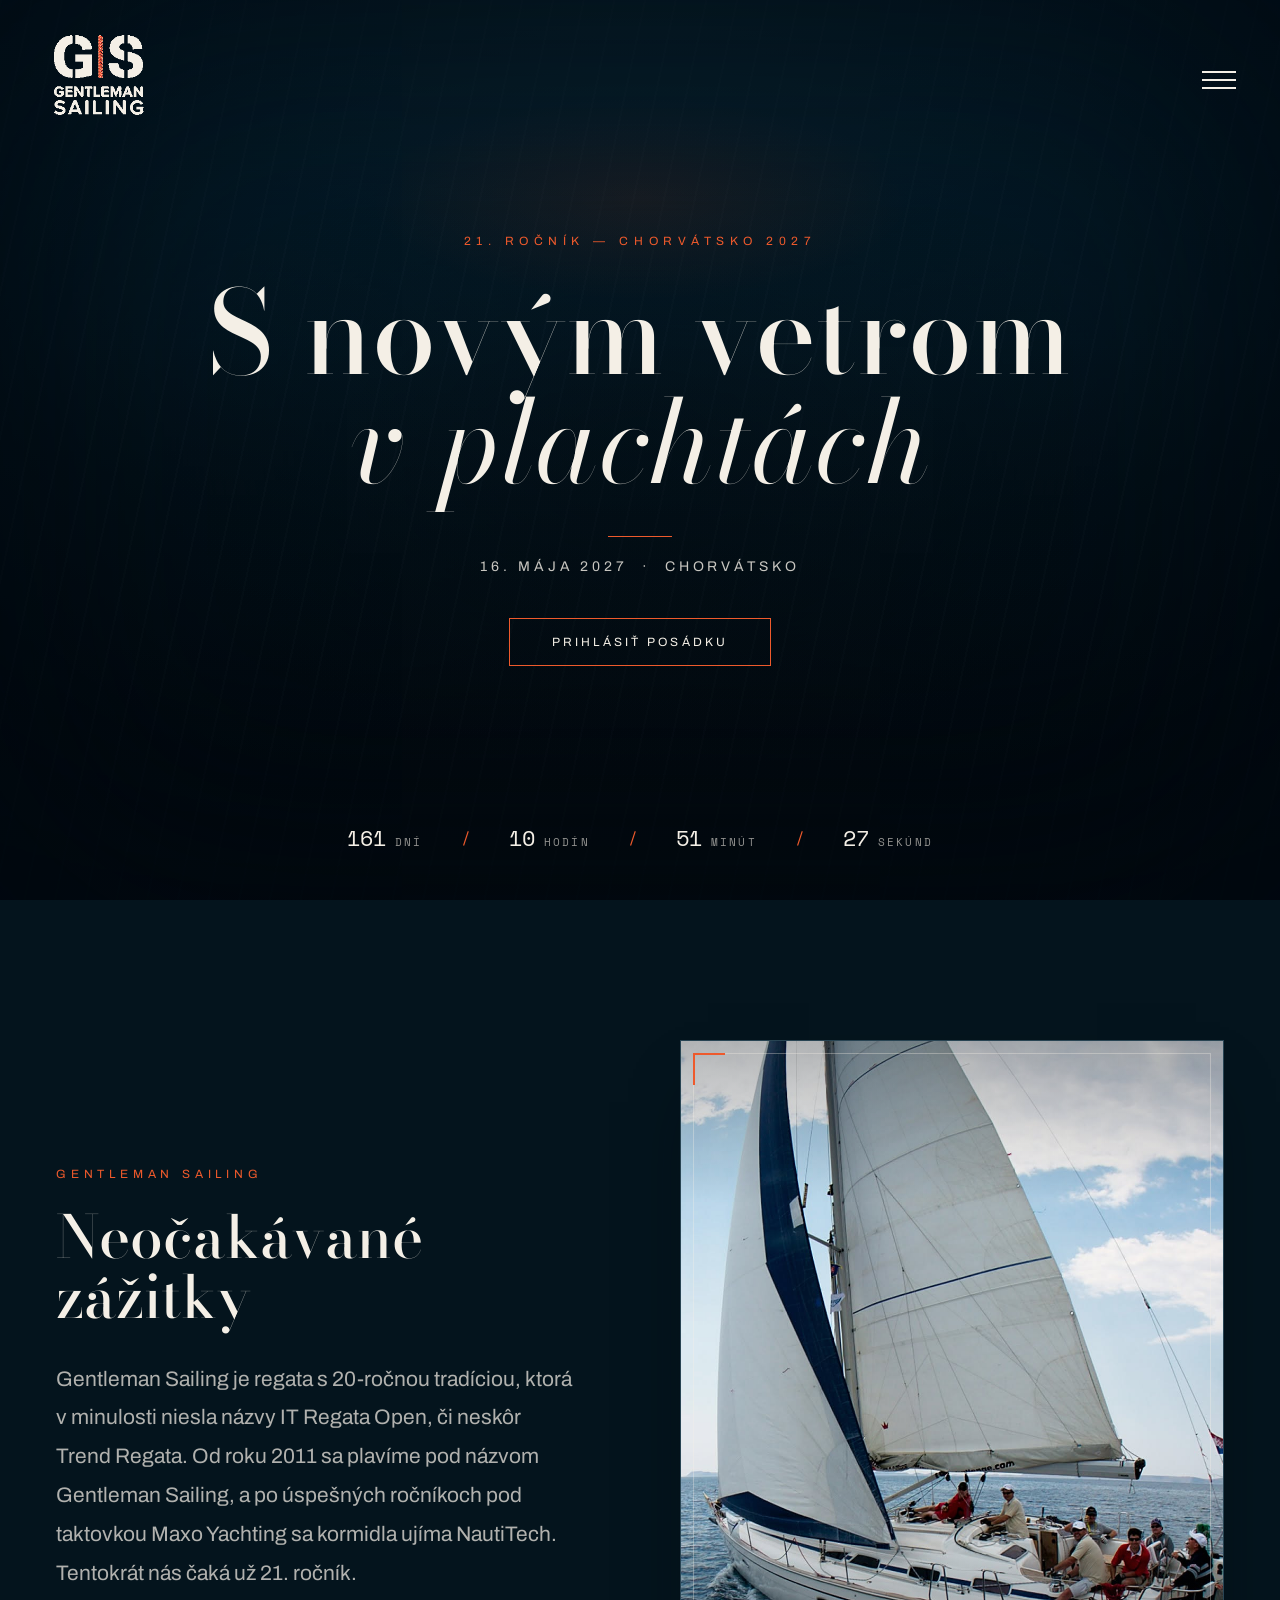
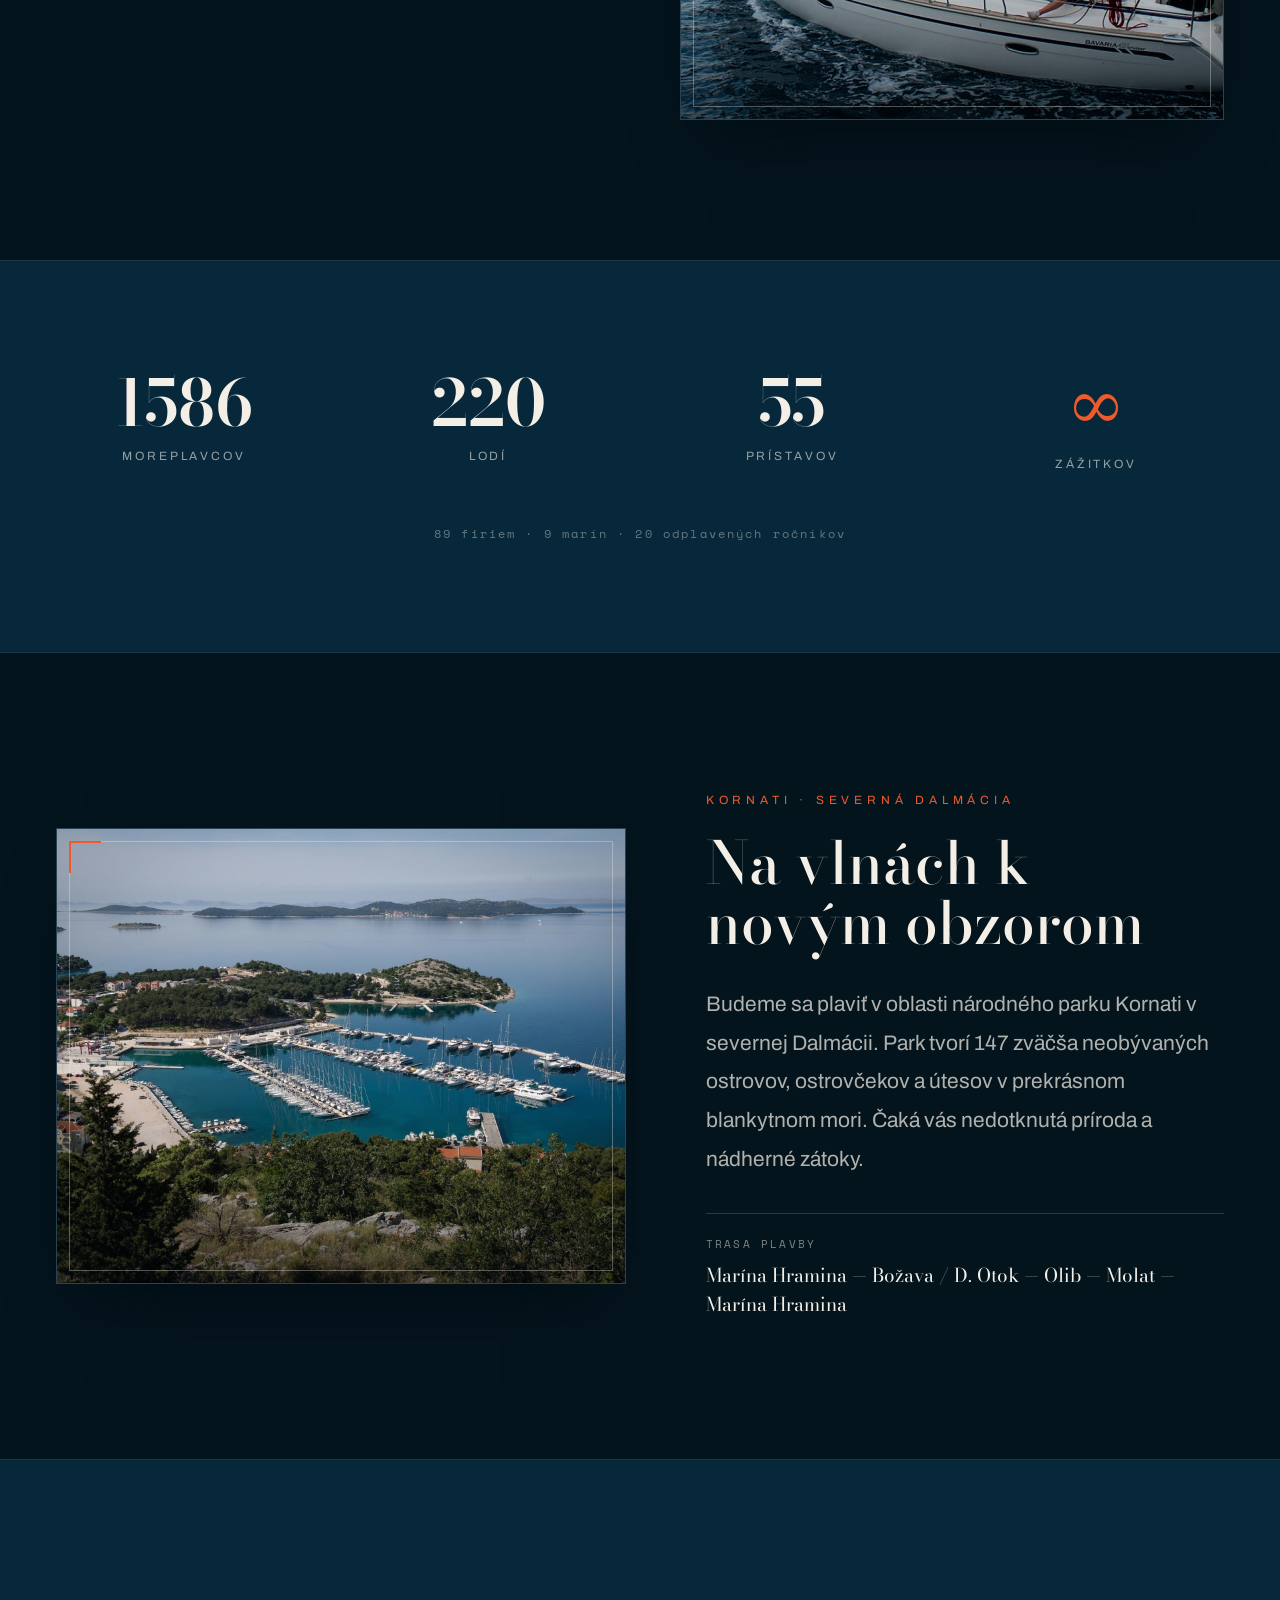
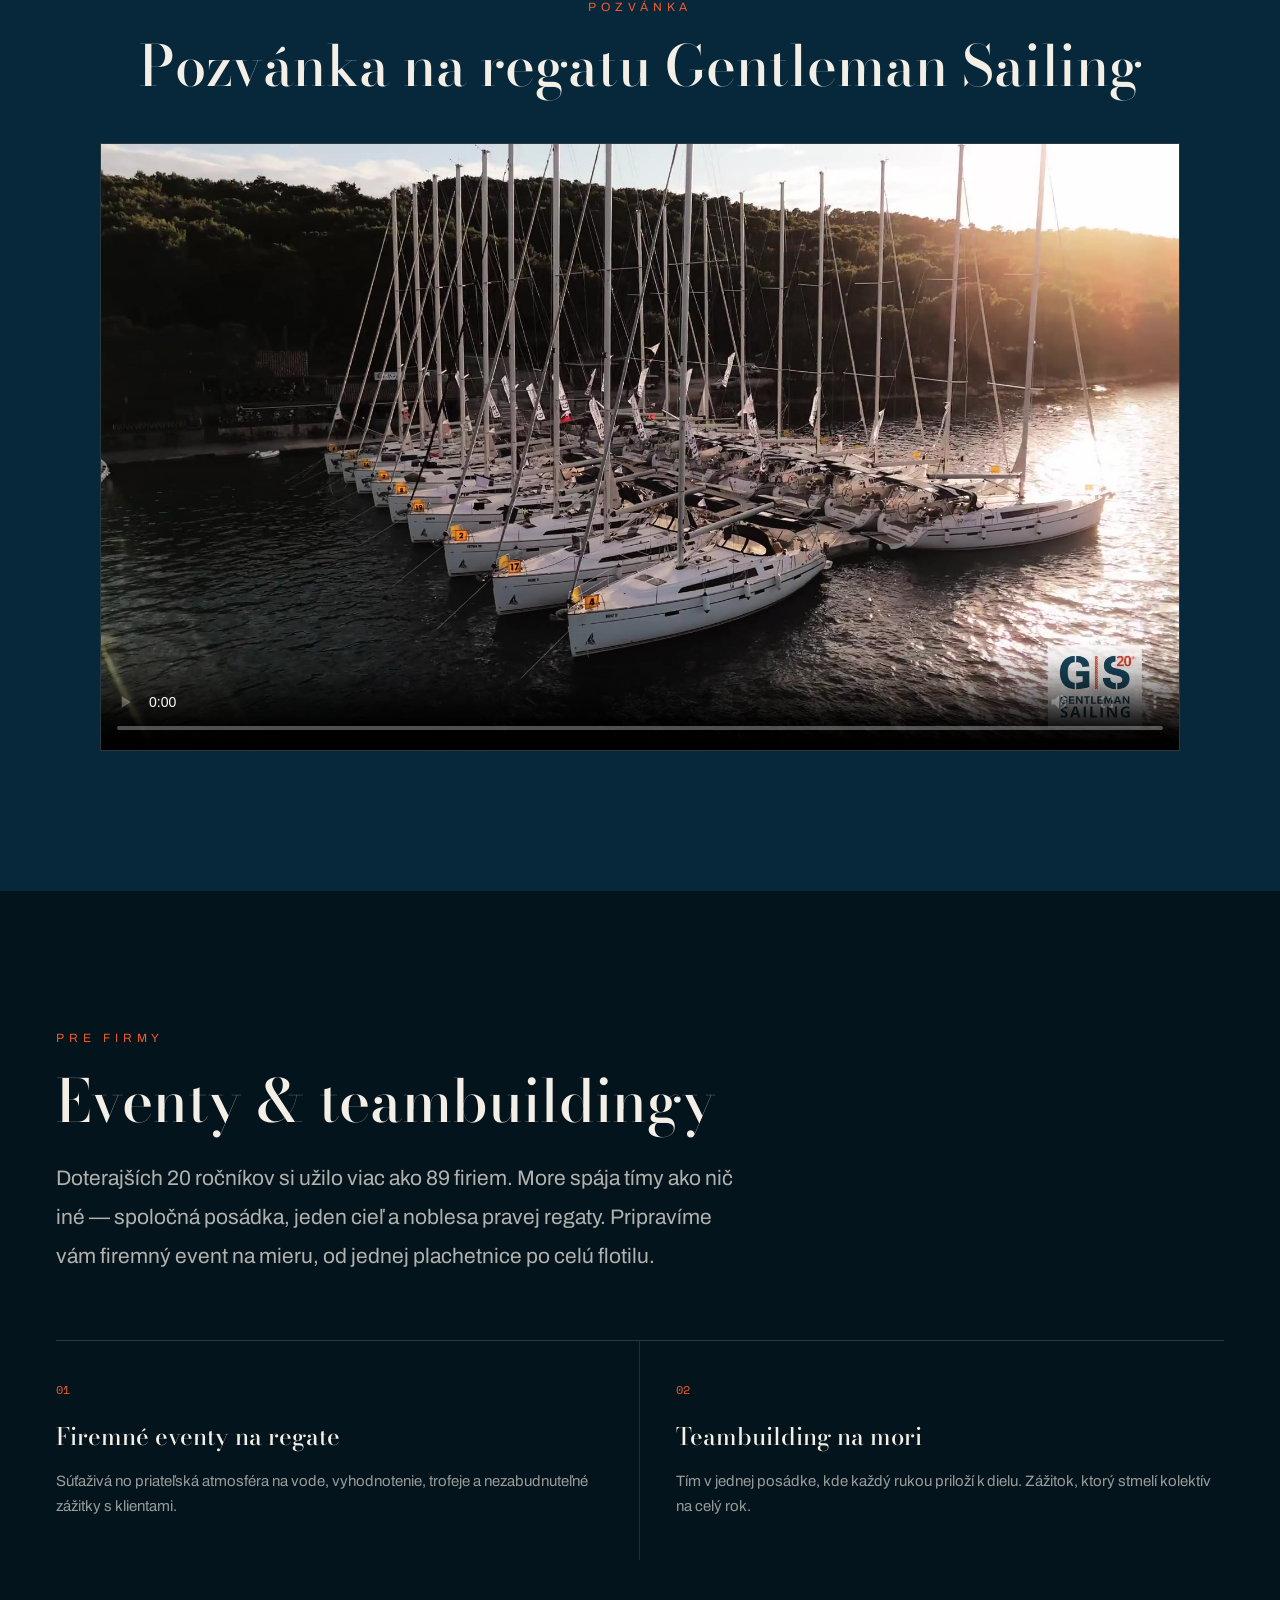
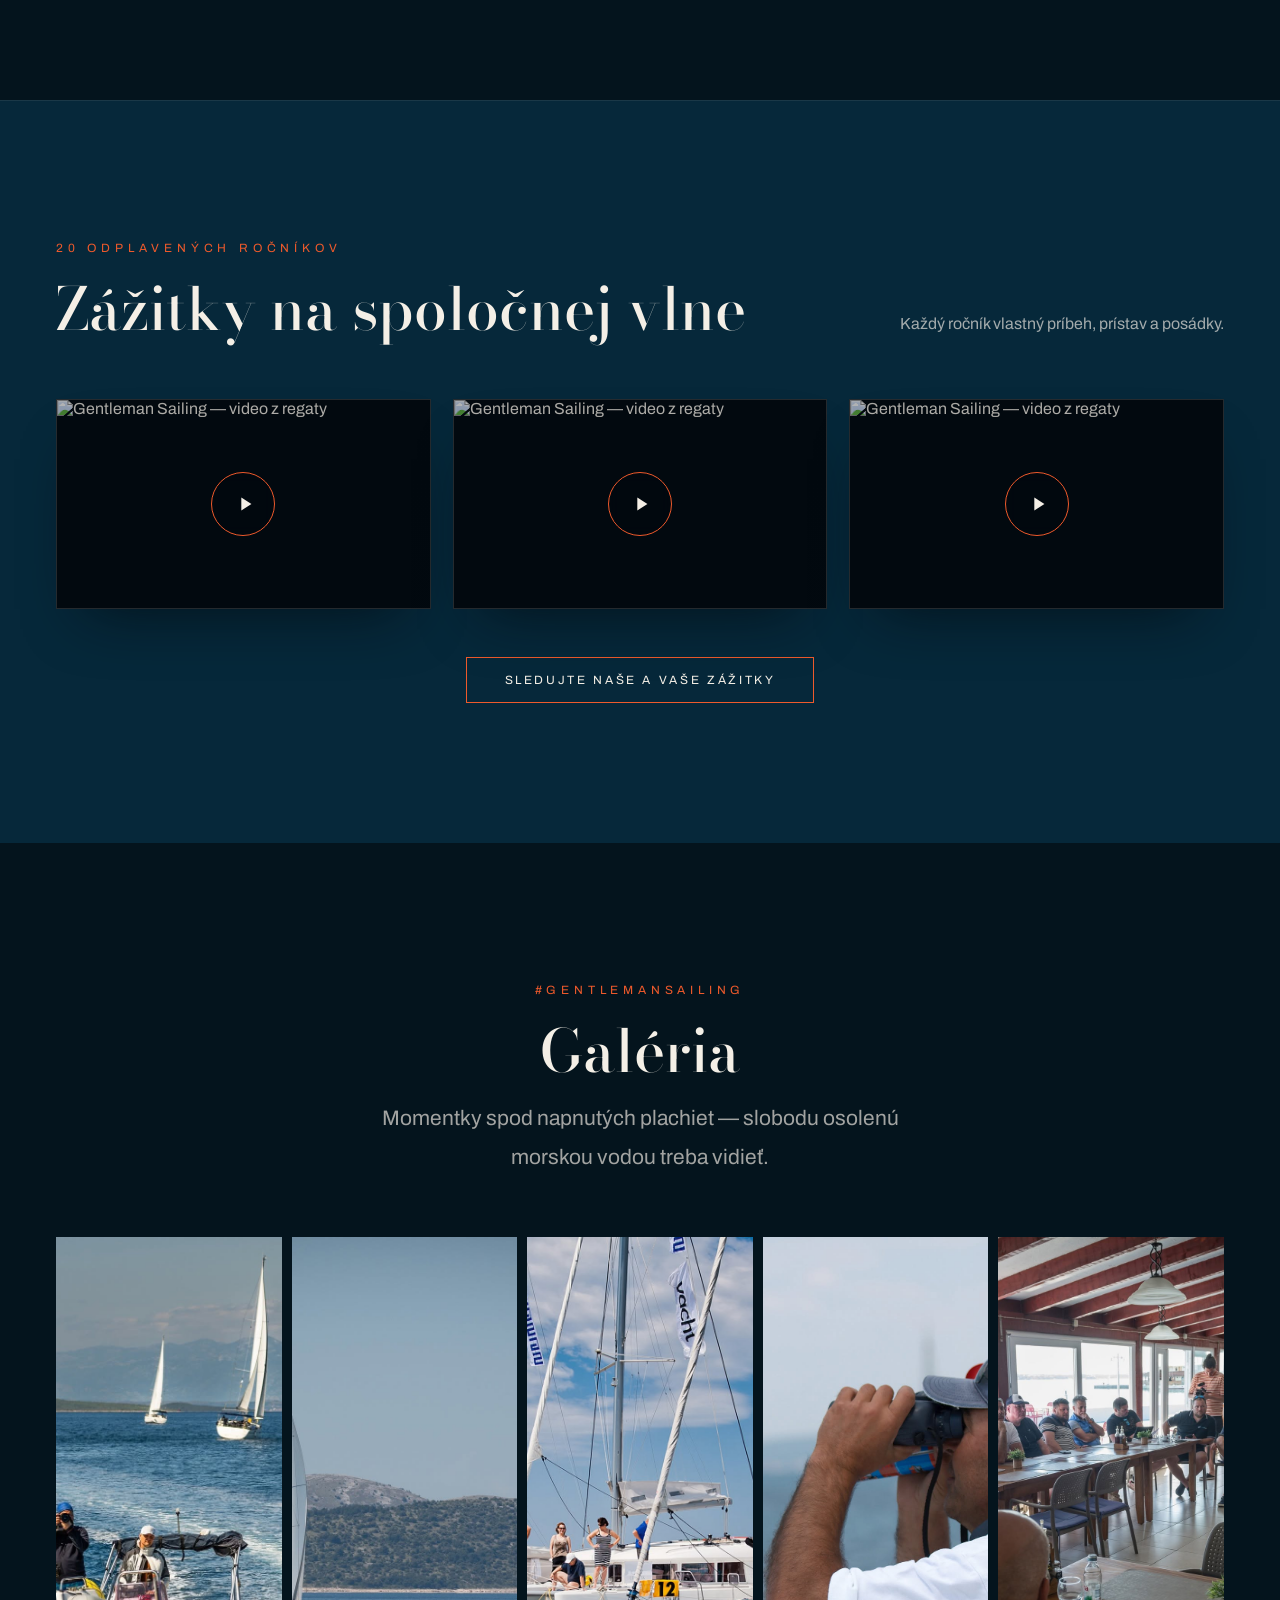
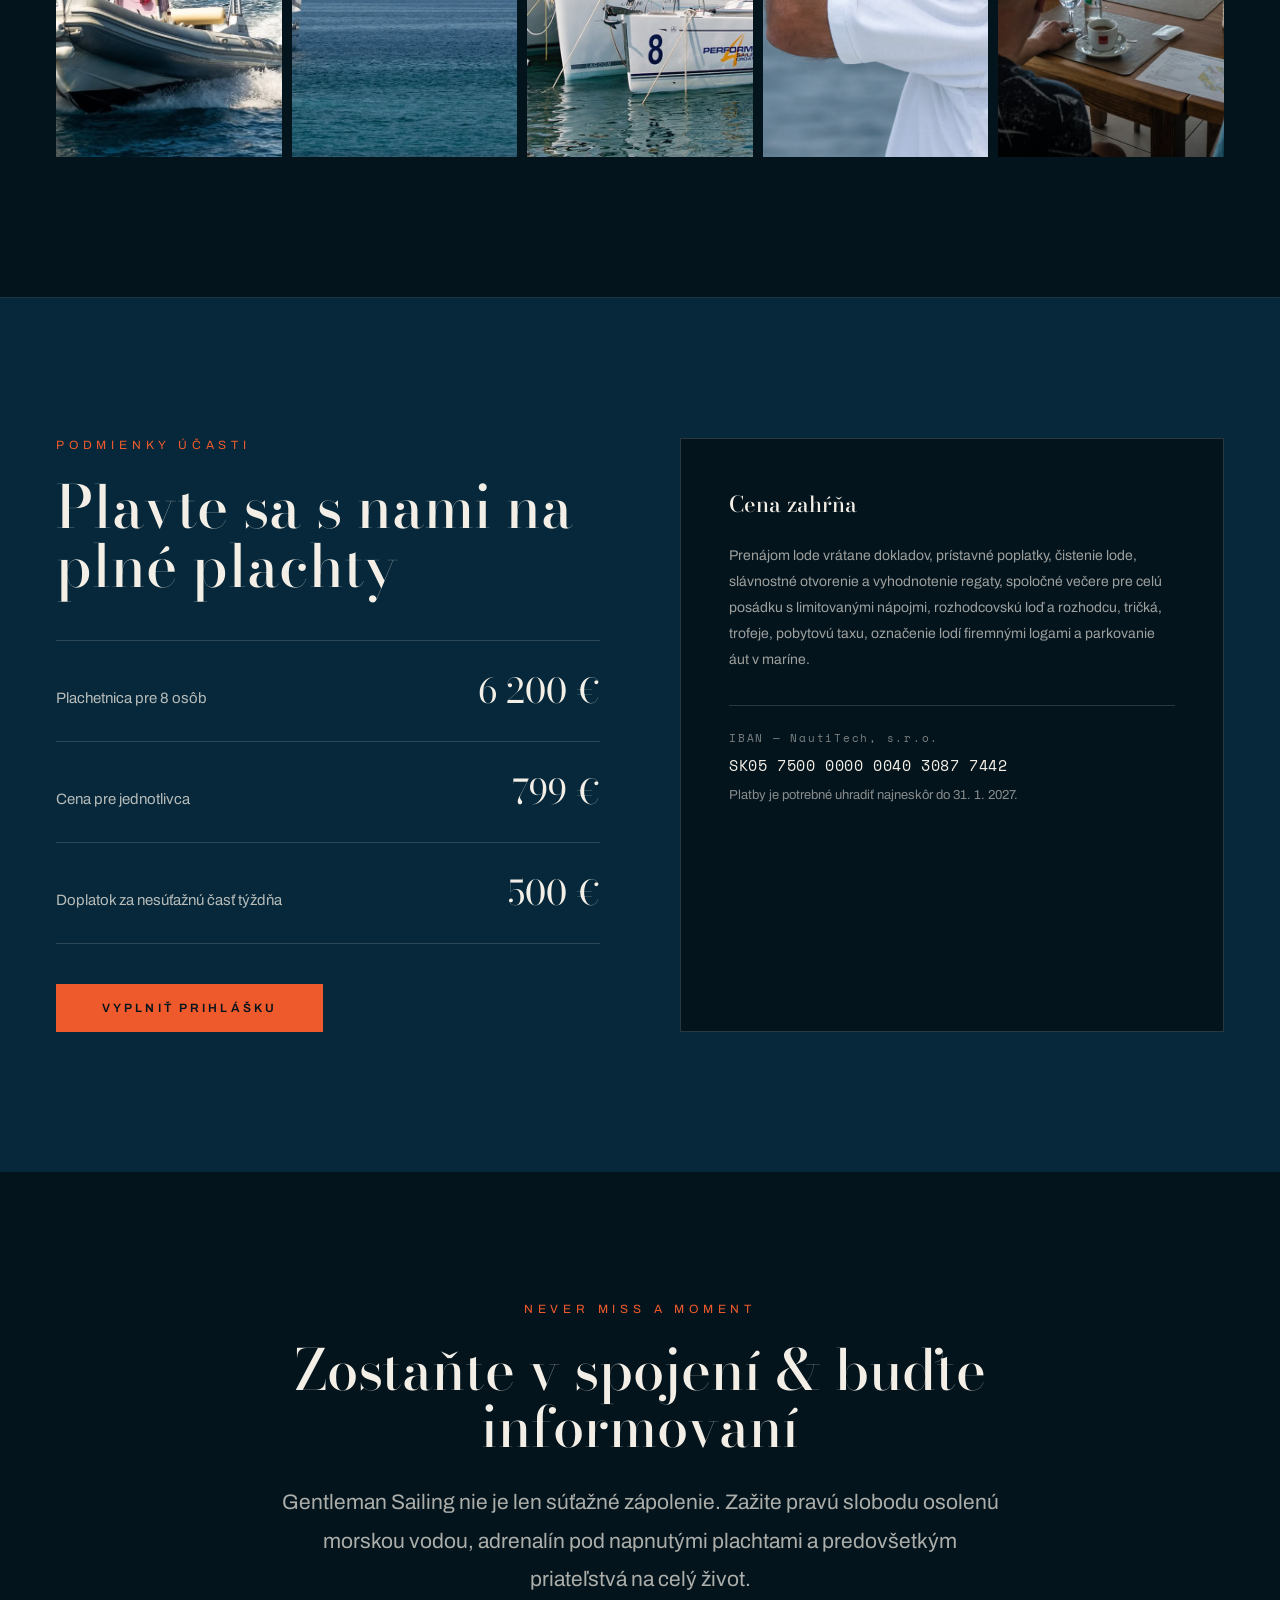
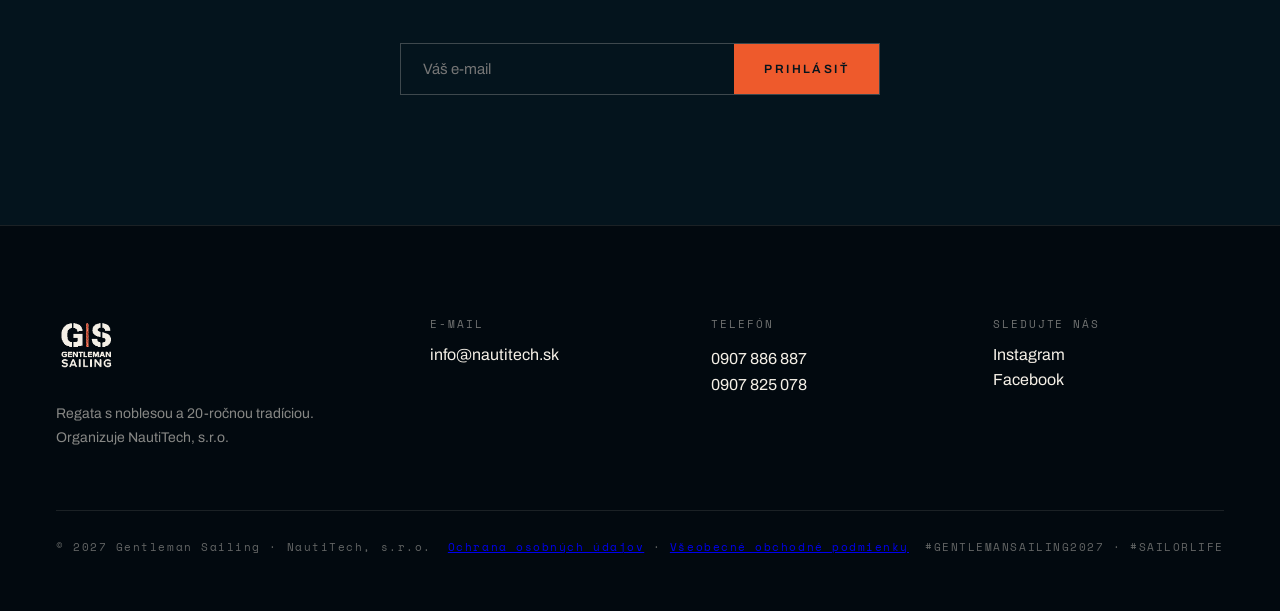
==== commit 44acc8e9: "content: regatta start 16 May 2027 18:00 CEST Countdown now targets 2027-05-16T18:00+02:00 (was prov" ====
--- a/index.html
+++ b/index.html
@@ -4,7 +4,7 @@
   <meta charset="utf-8">
   <meta name="viewport" content="width=device-width, initial-scale=1">
   <title>Gentleman Sailing — 21. ročník · Chorvátsko 2027</title>
-  <meta name="description" content="Gentleman Sailing — prémiová regata s 20-ročnou tradíciou. 21. ročník, máj 2027, Chorvátsko. Organizuje NautiTech, s.r.o.">
+  <meta name="description" content="Gentleman Sailing — prémiová regata s 20-ročnou tradíciou. 21. ročník, 16. mája 2027, Chorvátsko. Organizuje NautiTech, s.r.o.">
 
   <link rel="canonical" href="https://www.gentlemansailing.sk/">
   <meta name="theme-color" content="#04141d">
@@ -15,7 +15,7 @@
   <meta property="og:locale" content="sk_SK">
   <meta property="og:url" content="https://www.gentlemansailing.sk/">
   <meta property="og:title" content="Gentleman Sailing — 21. ročník · Chorvátsko 2027">
-  <meta property="og:description" content="S novým vetrom v plachtách. Máj 2027, Chorvátsko.">
+  <meta property="og:description" content="S novým vetrom v plachtách. 16. mája 2027, Chorvátsko.">
   <meta property="og:image" content="https://www.gentlemansailing.sk/foto/ev-intro.jpg">
   <meta name="twitter:card" content="summary_large_image">
 
@@ -32,7 +32,7 @@
         "name": "Gentleman Sailing 2027 — 21. ročník",
         "description": "Prémiová jachtárska regata s 20-ročnou tradíciou. Firemné regaty, teambuilding na mori a plavba v Chorvátsku.",
         "sport": "Sailing",
-        "startDate": "2027-05",
+        "startDate": "2027-05-16T18:00:00+02:00",
         "eventStatus": "https://schema.org/EventScheduled",
         "eventAttendanceMode": "https://schema.org/OfflineEventAttendanceMode",
         "image": "https://www.gentlemansailing.sk/foto/ev-intro.jpg",
@@ -119,7 +119,7 @@
       <div class="hero__kicker" data-i18n="hero_kicker">21. ročník — Chorvátsko 2027</div>
       <h1 class="hero__title" data-i18n-html="hero_title_html">S novým vetrom<br><span>v plachtách</span></h1>
       <div class="hero__divider"></div>
-      <div class="hero__date" data-i18n="hero_date">Máj 2027&nbsp;&nbsp;·&nbsp;&nbsp;Chorvátsko</div>
+      <div class="hero__date" data-i18n="hero_date">16. mája 2027&nbsp;&nbsp;·&nbsp;&nbsp;Chorvátsko</div>
       <a href="#signup" class="cta hero__cta"><span data-i18n="hero_cta">Prihlásiť posádku</span></a>
     </div>
 
--- a/styles.css
+++ b/styles.css
@@ -517,7 +517,7 @@
   color: var(--cream-60); margin-bottom: 10px;
 }
 .field label .req { color: var(--accent); }
-.field input,
+.field input:not([type="radio"]):not([type="checkbox"]),
 .field textarea {
   -webkit-appearance: none; appearance: none; border-radius: 0;
   background: transparent; border: none; border-bottom: 1px solid var(--hair-24);
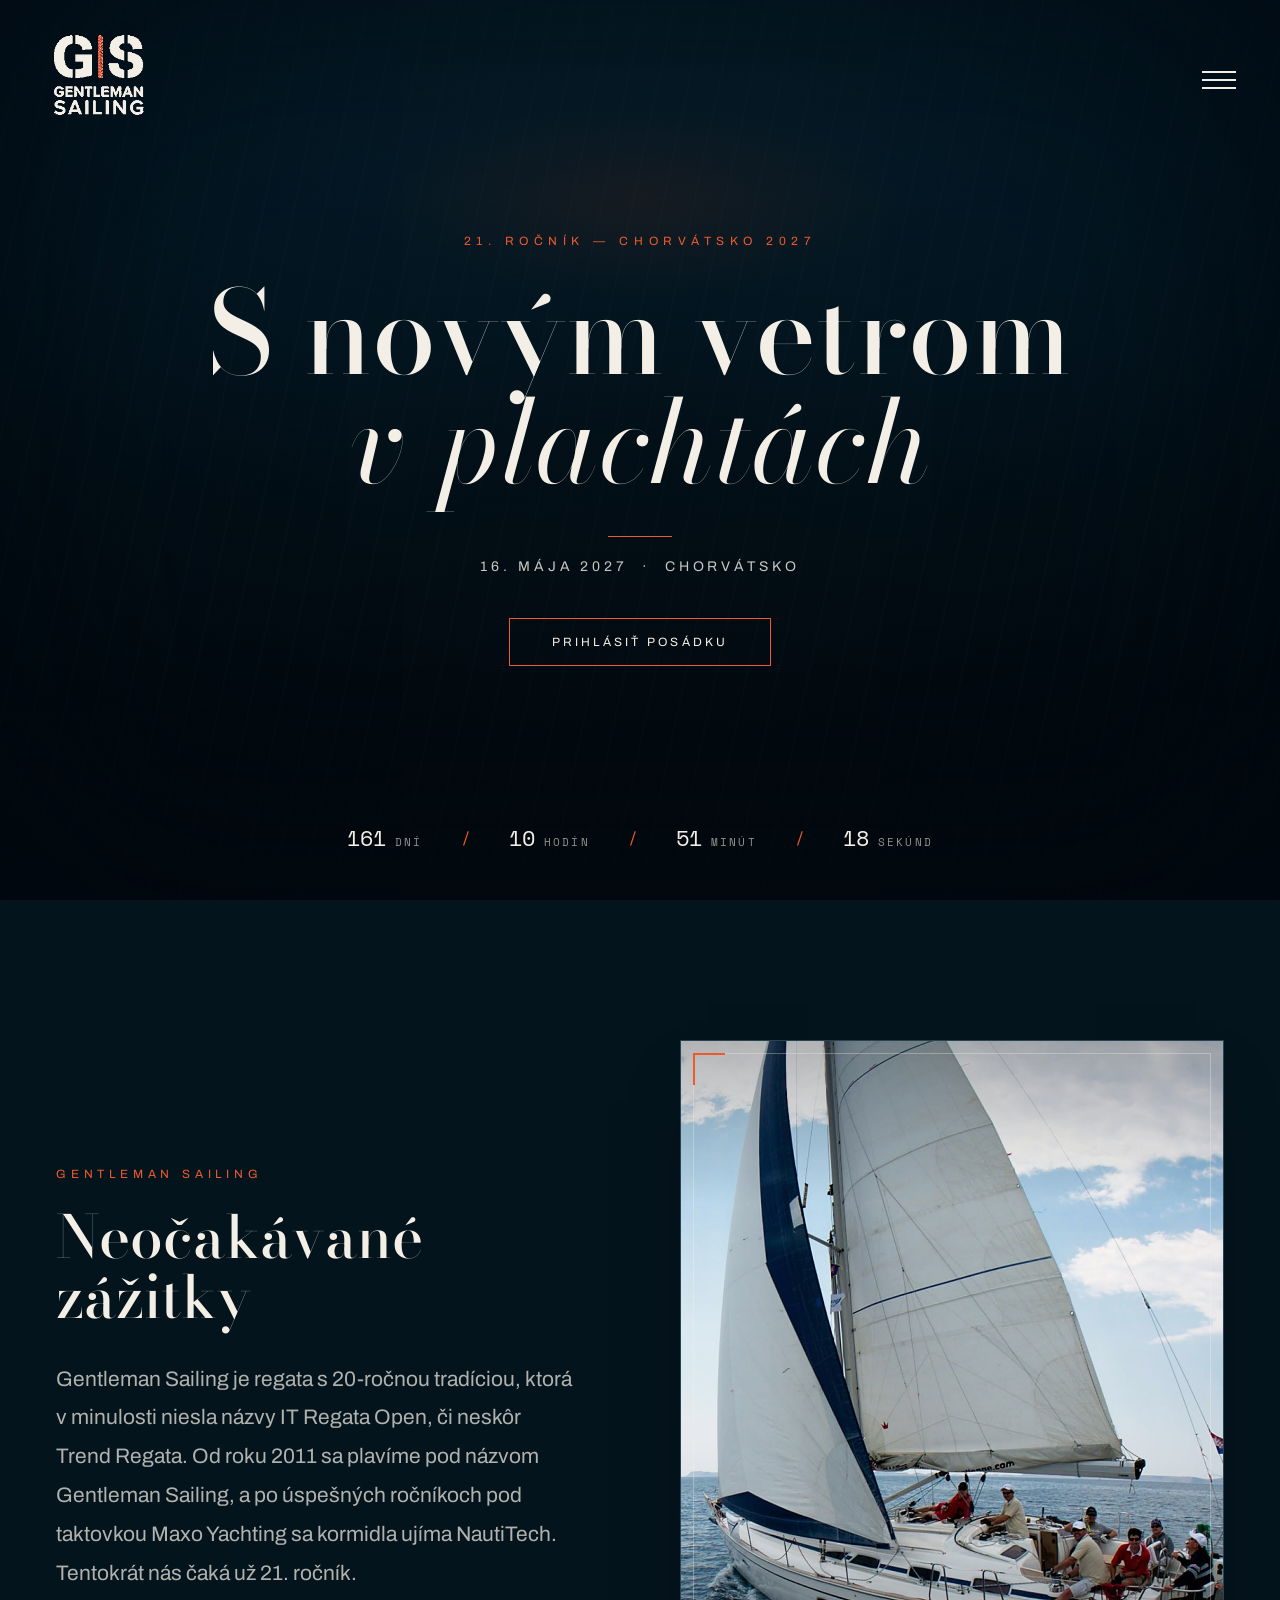
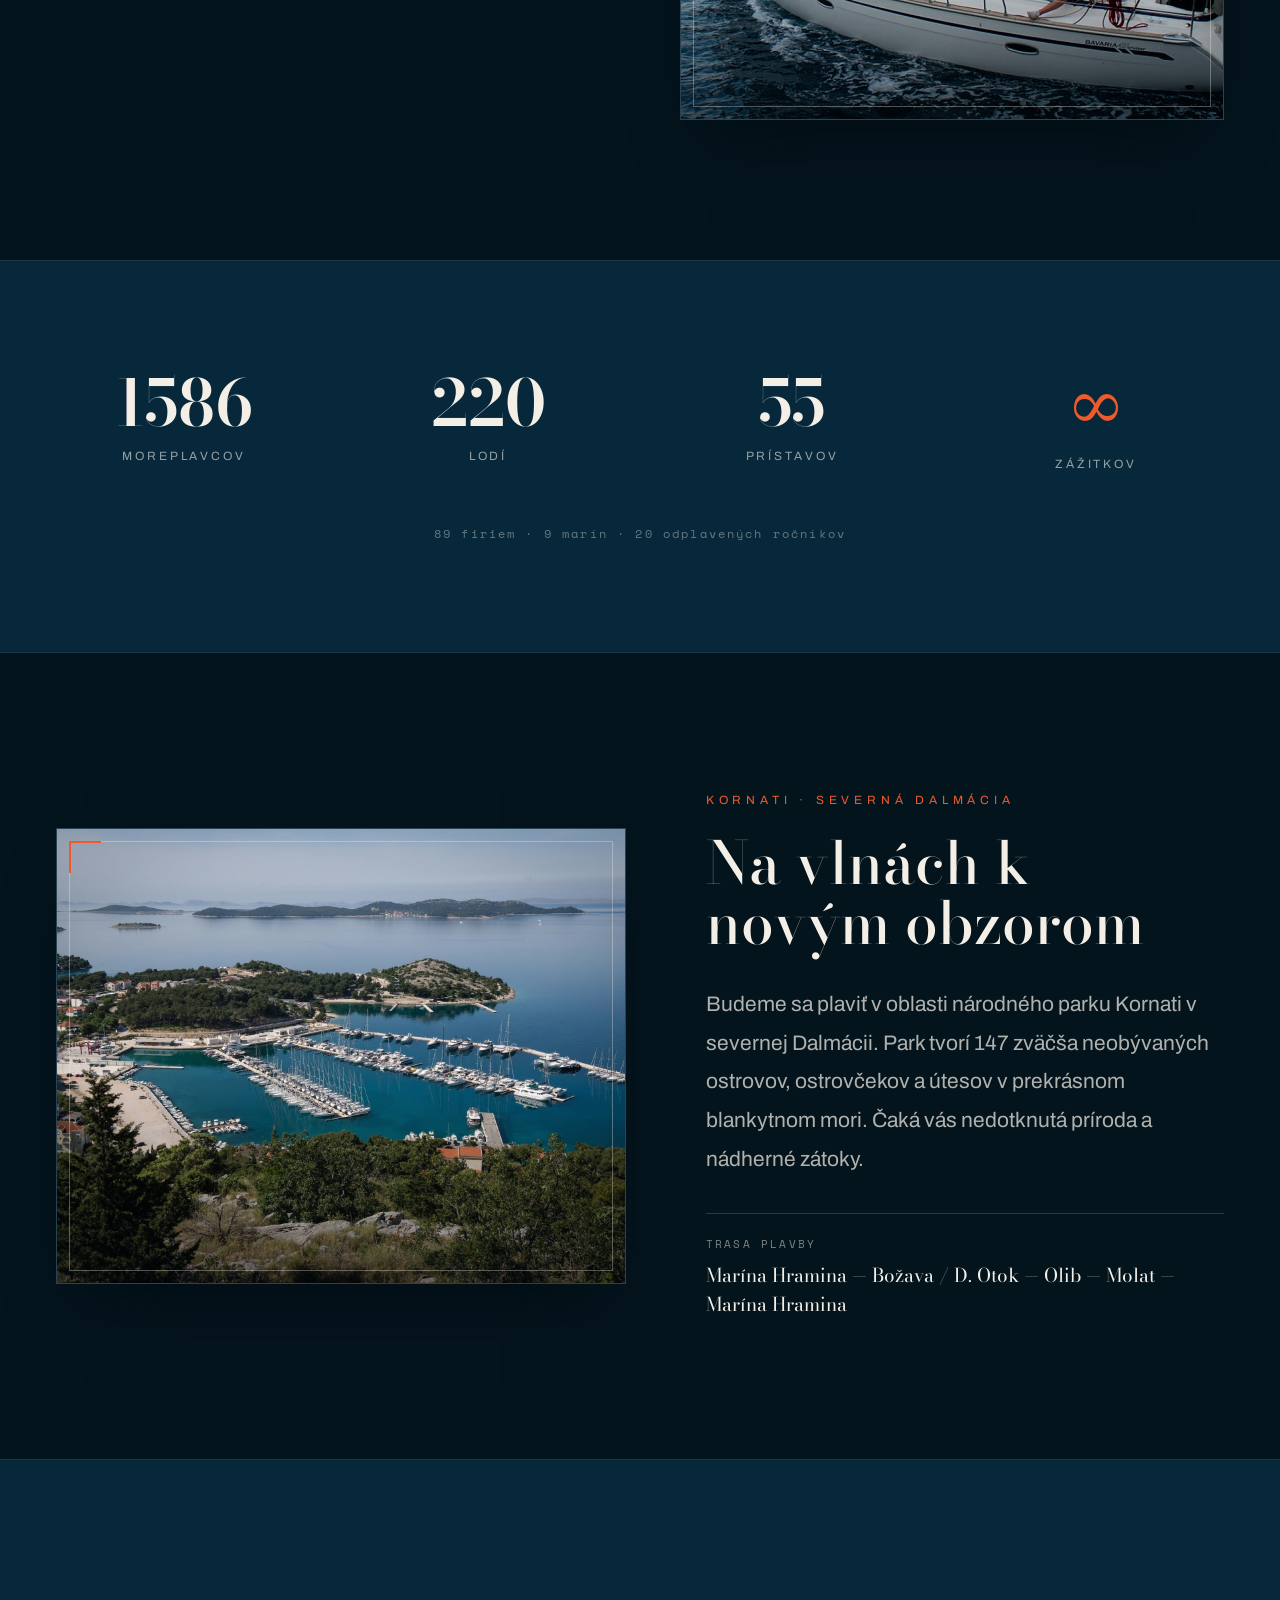
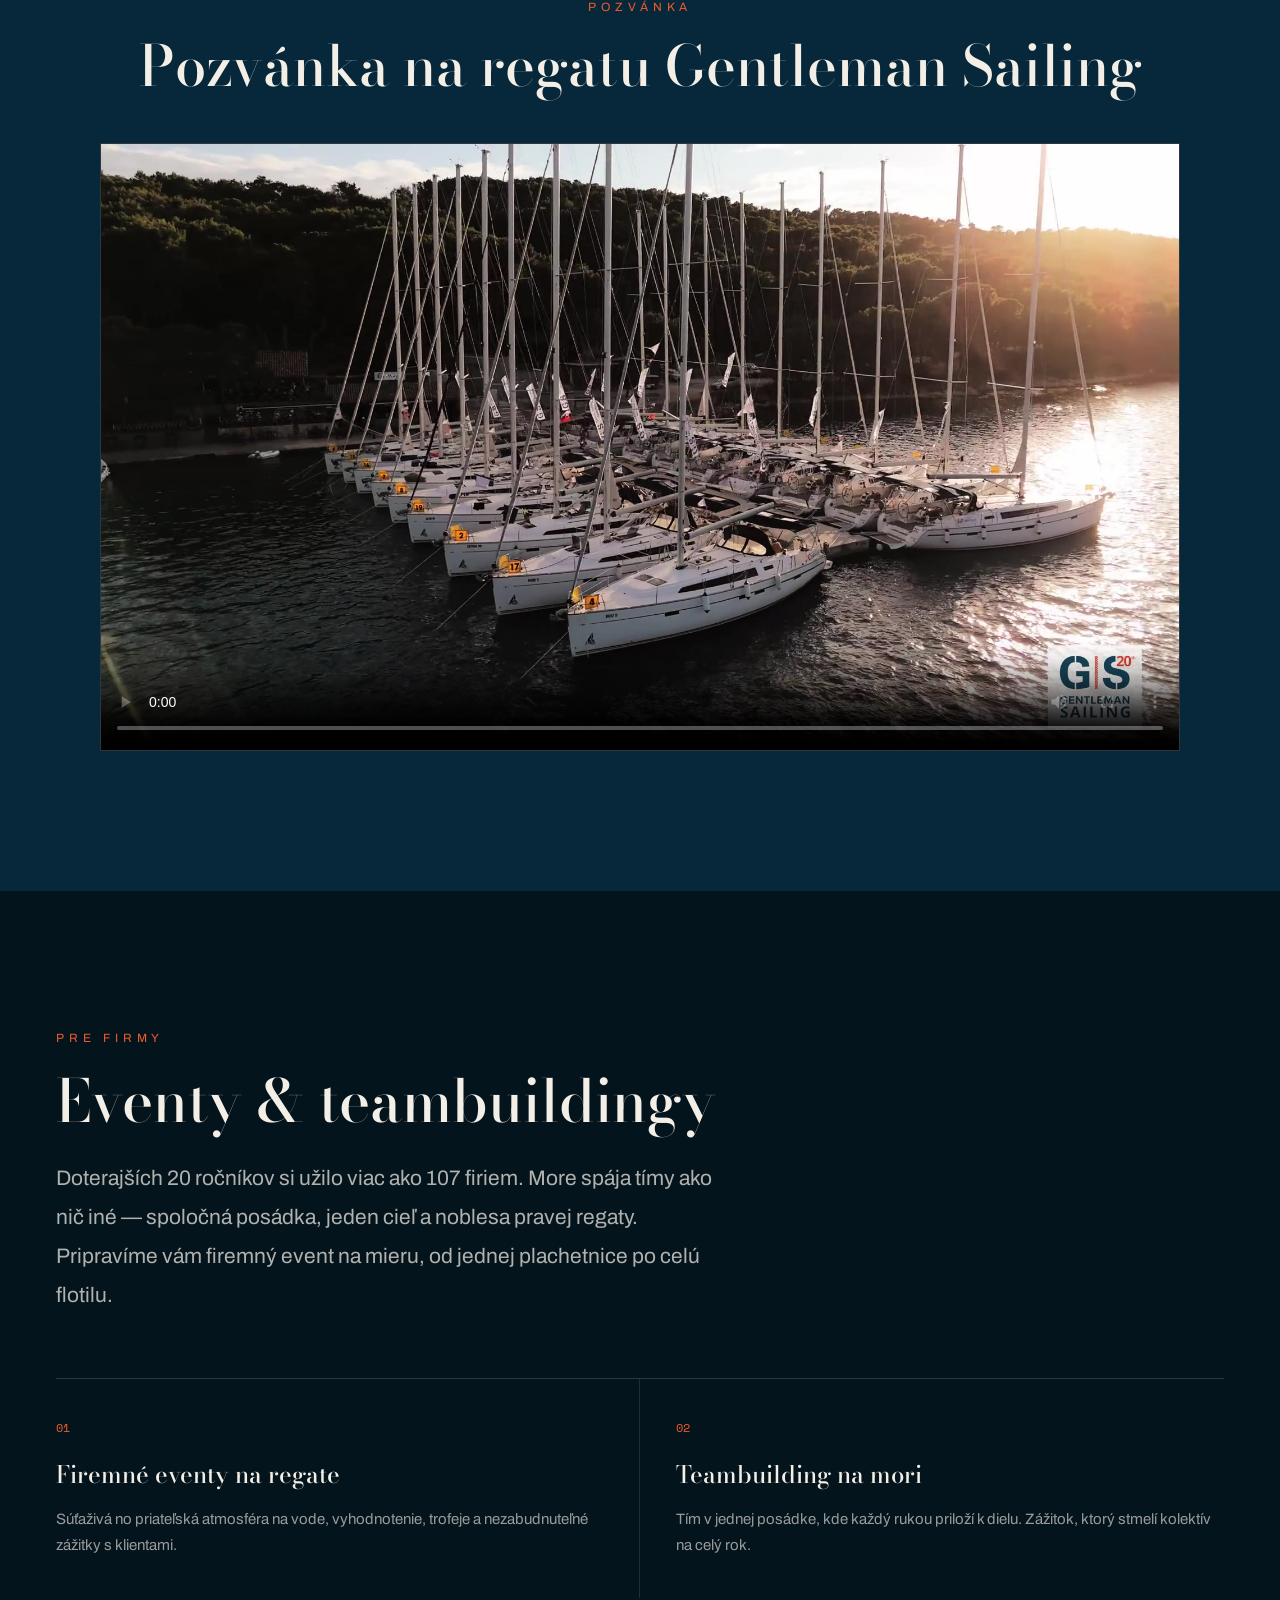
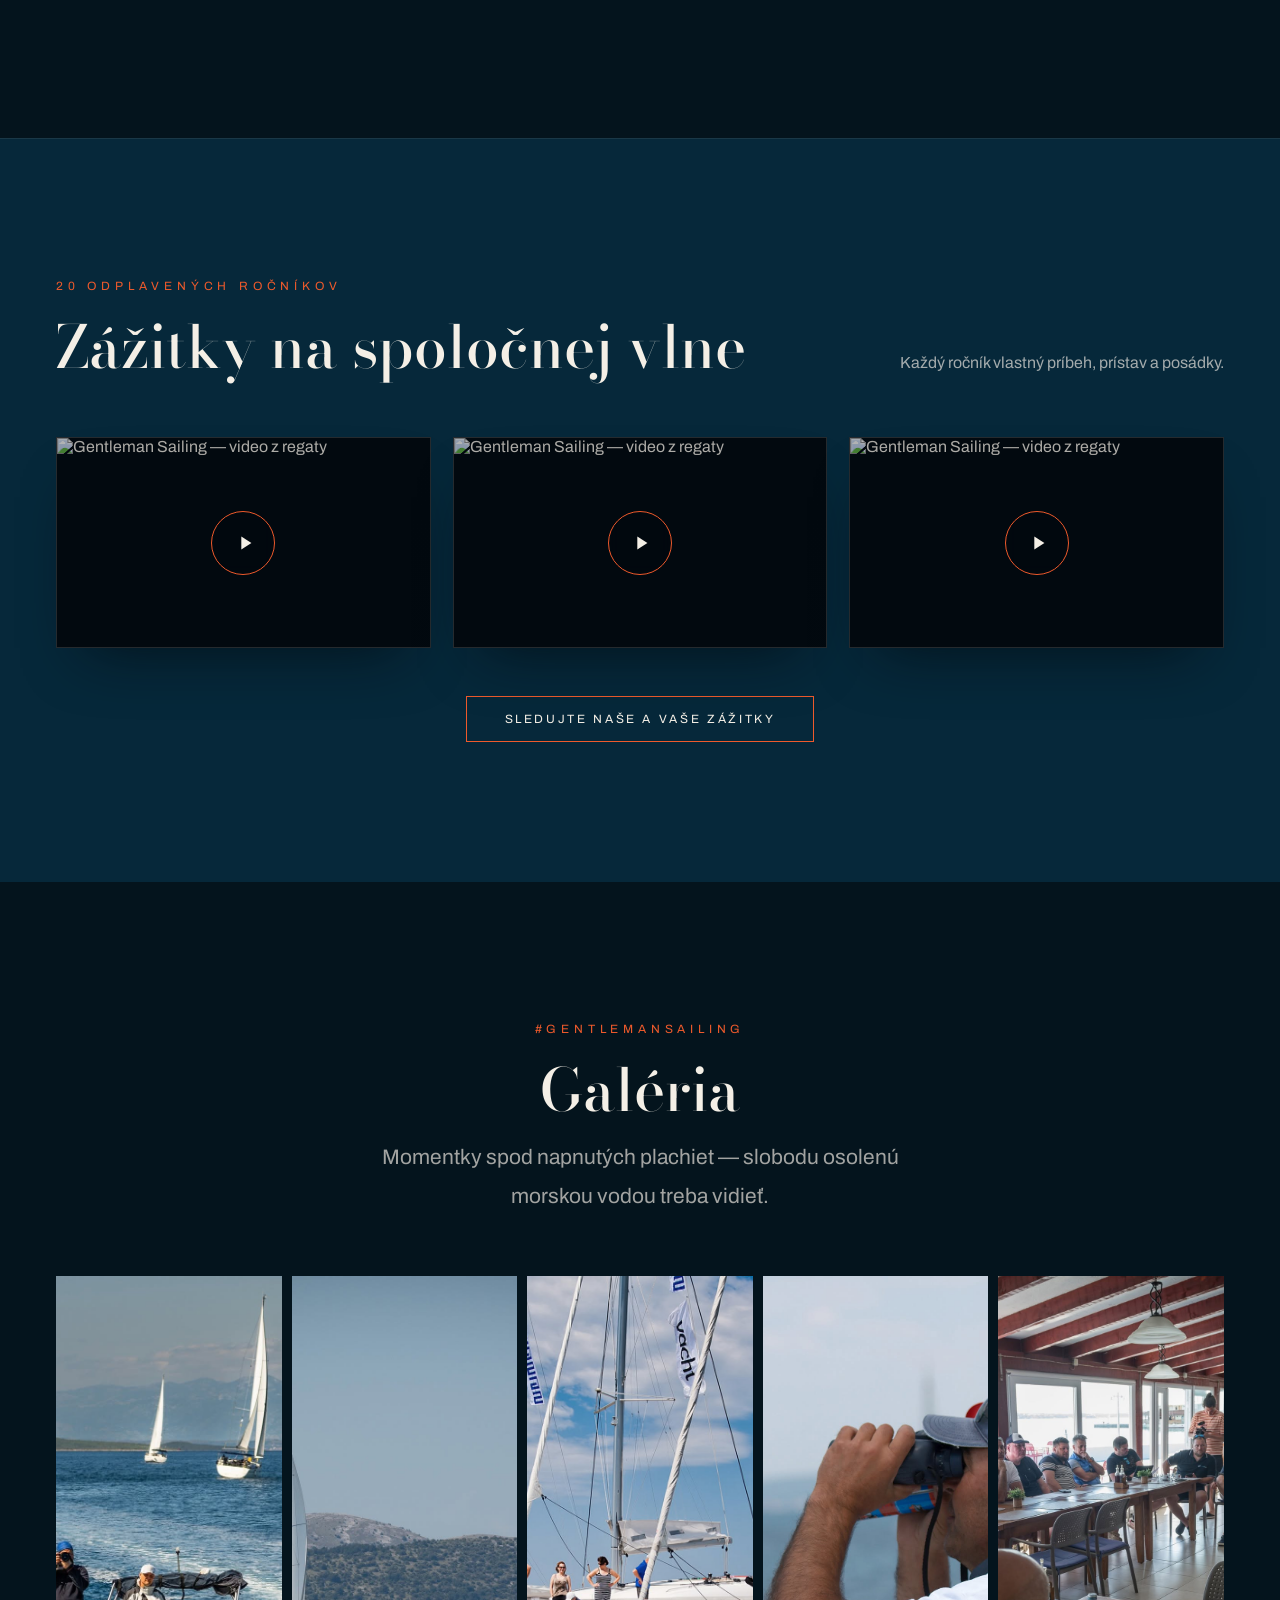
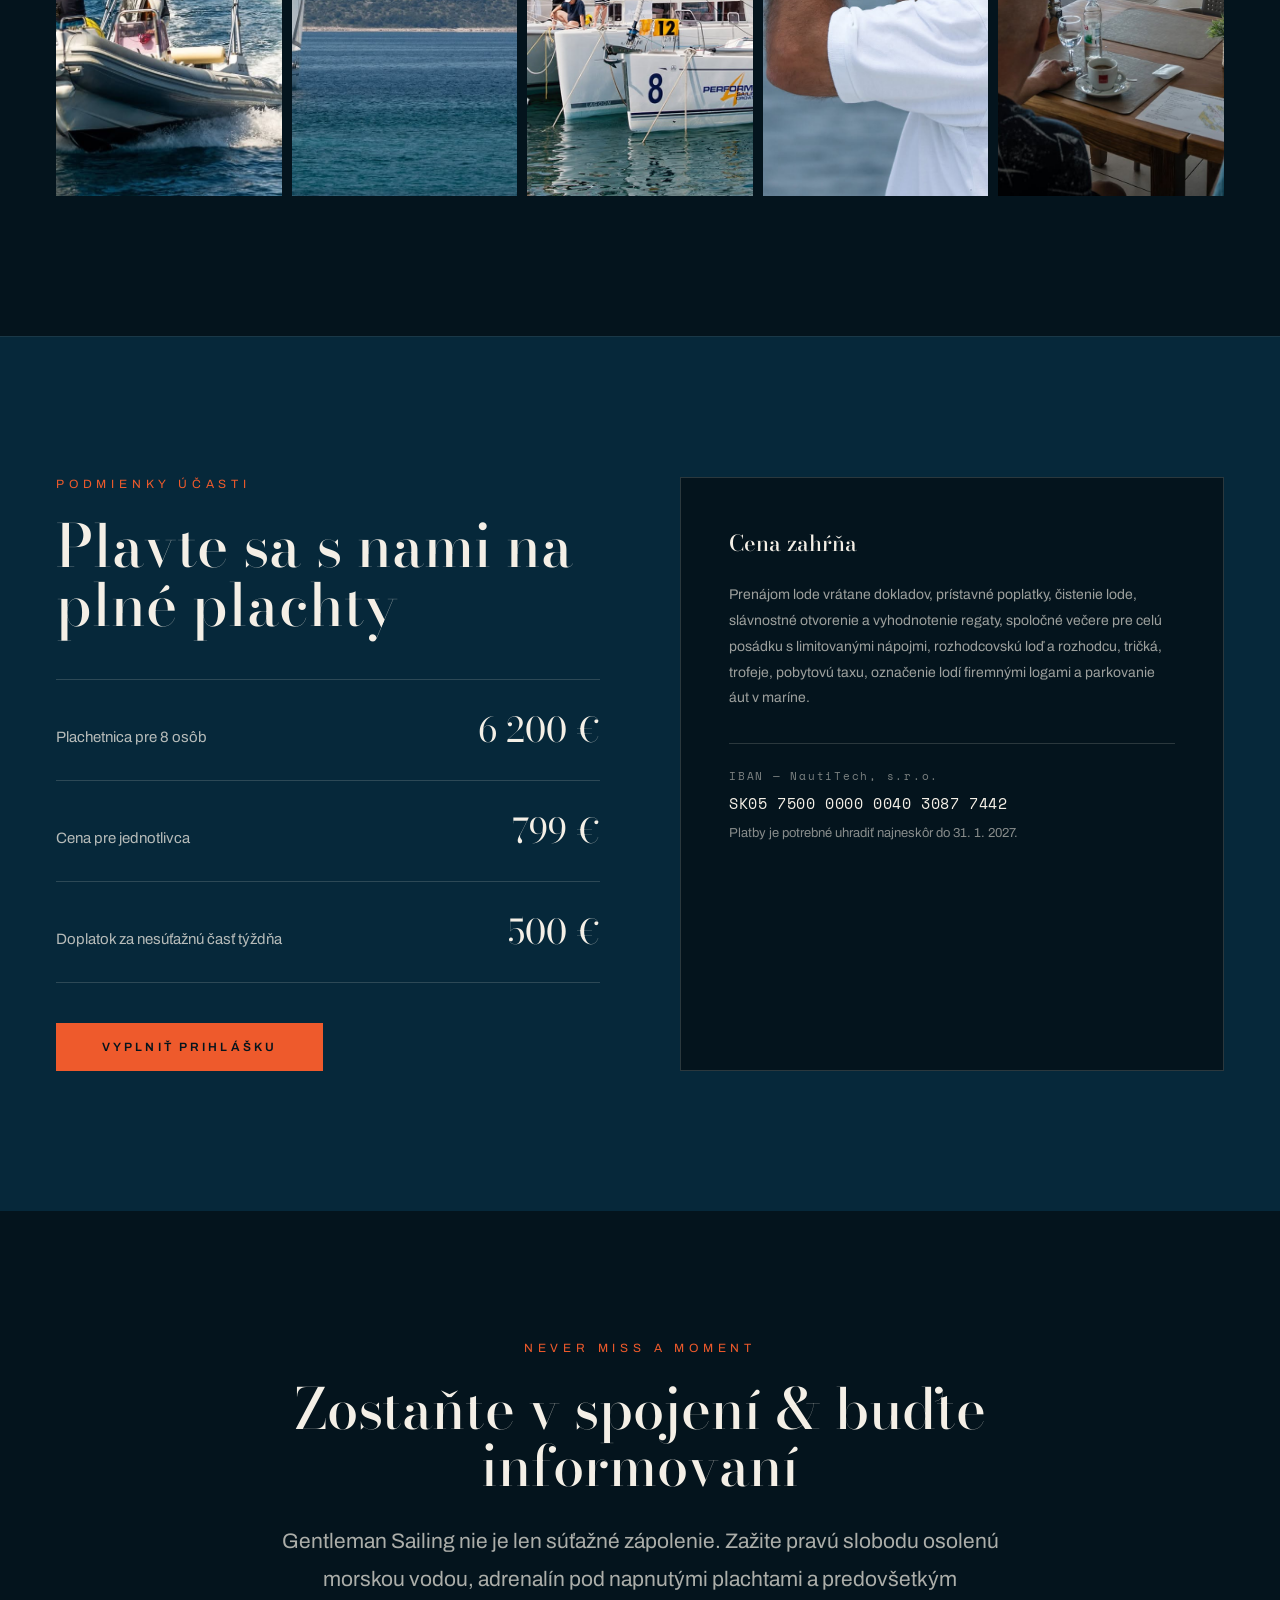
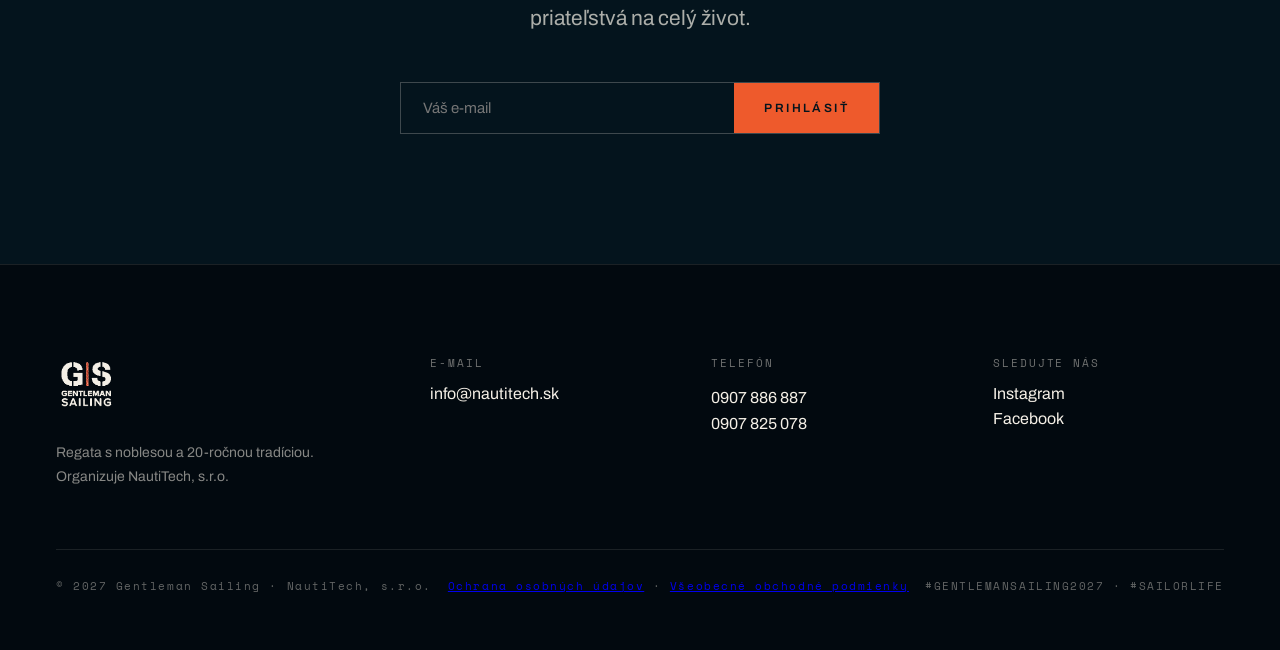
==== commit b0046bd5: "content: 'more than 107 companies' in events sentence (homepage + eventy) Co-Authored-By: Claude Opu" ====
--- a/index.html
+++ b/index.html
@@ -210,7 +210,7 @@
       <div class="events__intro">
         <div class="eyebrow" data-i18n="events_eyebrow">Pre firmy</div>
         <h2 class="h2" data-i18n="events_title" style="margin-bottom:28px;">Eventy &amp; teambuildingy</h2>
-        <p class="body" data-i18n="events_body" style="margin-bottom:64px;">Doterajších 20 ročníkov si užilo viac ako 89 firiem. More spája tímy ako nič iné — spoločná posádka, jeden cieľ a noblesa pravej regaty. Pripravíme vám firemný event na mieru, od jednej plachetnice po celú flotilu.</p>
+        <p class="body" data-i18n="events_body" style="margin-bottom:64px;">Doterajších 20 ročníkov si užilo viac ako 107 firiem. More spája tímy ako nič iné — spoločná posádka, jeden cieľ a noblesa pravej regaty. Pripravíme vám firemný event na mieru, od jednej plachetnice po celú flotilu.</p>
       </div>
       <div class="events__grid">
         <div class="event-card">
--- a/styles.css
+++ b/styles.css
@@ -110,14 +110,22 @@
   z-index: 50;
   display: flex; align-items: center; justify-content: space-between;
   padding: 22px 44px;
-  background: transparent;
   border-bottom: 1px solid rgba(244, 239, 230, 0);
-  transition: background .4s ease, padding .4s ease, border-color .4s ease;
-}
-.nav.is-scrolled {
+  transition: padding .4s ease, border-color .4s ease;
+}
+/* Scrolled backdrop lives on a pseudo-element: backdrop-filter on .nav itself
+   would become the containing block of the fixed mobile drawer and clip it
+   to the bar's height. */
+.nav::before {
+  content: ""; position: absolute; inset: 0; z-index: -1;
   background: rgba(2, 9, 15, .86);
   -webkit-backdrop-filter: blur(10px);
   backdrop-filter: blur(10px);
+  opacity: 0; transition: opacity .4s ease;
+  pointer-events: none;
+}
+.nav.is-scrolled::before { opacity: 1; }
+.nav.is-scrolled {
   padding: 14px 44px;
   border-bottom-color: var(--hair-10);
 }
@@ -641,6 +649,7 @@
    Content pages (info.html, eventy.html)
    ========================================================================== */
 .article { max-width: 900px; margin: 0 auto; }
+.split + .article { margin-top: 80px; }
 
 /* Photo beside text (subpage splits) */
 .split p { font-size: 21px; line-height: 1.85; color: var(--cream-72); margin: 0 0 20px; }
@@ -703,6 +712,12 @@
 .article p:last-child { margin-bottom: 0; }
 .block { margin-bottom: 80px; }
 .block:last-child { margin-bottom: 0; }
+
+/* Čo zažijete — justified paragraphs; text-only chapters centred on the page */
+.page-zazijete .article .block > p:not(.pullquote),
+.page-zazijete .split .block > p { text-align: justify; -webkit-hyphens: auto; hyphens: auto; }
+.page-zazijete .article .block > .eyebrow,
+.page-zazijete .article .block > .h3-serif { text-align: center; }
 
 /* Accent tick / bullet list */
 .ticklist { list-style: none; margin: 8px 0 0; padding: 0; }
@@ -835,9 +850,12 @@
     background: rgba(2, 9, 15, .97);
     -webkit-backdrop-filter: blur(12px); backdrop-filter: blur(12px);
     font-size: 15px;
-    transform: translateX(100%); transition: transform .4s ease;
+    transform: translateX(100%); visibility: hidden;
   }
-  .nav.is-open .nav__links { transform: translateX(0); }
+  /* slide animation only after first paint (nav-ready) — no drawer flash while loading */
+  .nav.nav-ready .nav__links { transition: transform .4s ease, visibility 0s linear .4s; }
+  .nav.is-open .nav__links { transform: translateX(0); visibility: visible; }
+  .nav.nav-ready.is-open .nav__links { transition: transform .4s ease, visibility 0s; }
   .nav__burger { display: block; z-index: 2; }
 }
 
@@ -864,6 +882,8 @@
 @media (max-width: 560px) {
   :root { --pad-x: 22px; }
   .section { padding: 84px var(--pad-x); }
+  .hero__content { padding: 0 22px; }
+  .hero__date { font-size: 13px; letter-spacing: .2em; }
   .countdown { gap: 20px; }
   .gallery__row { grid-template-columns: repeat(2, 1fr); }
   .past__grid { grid-template-columns: 1fr 1fr; gap: 14px; }
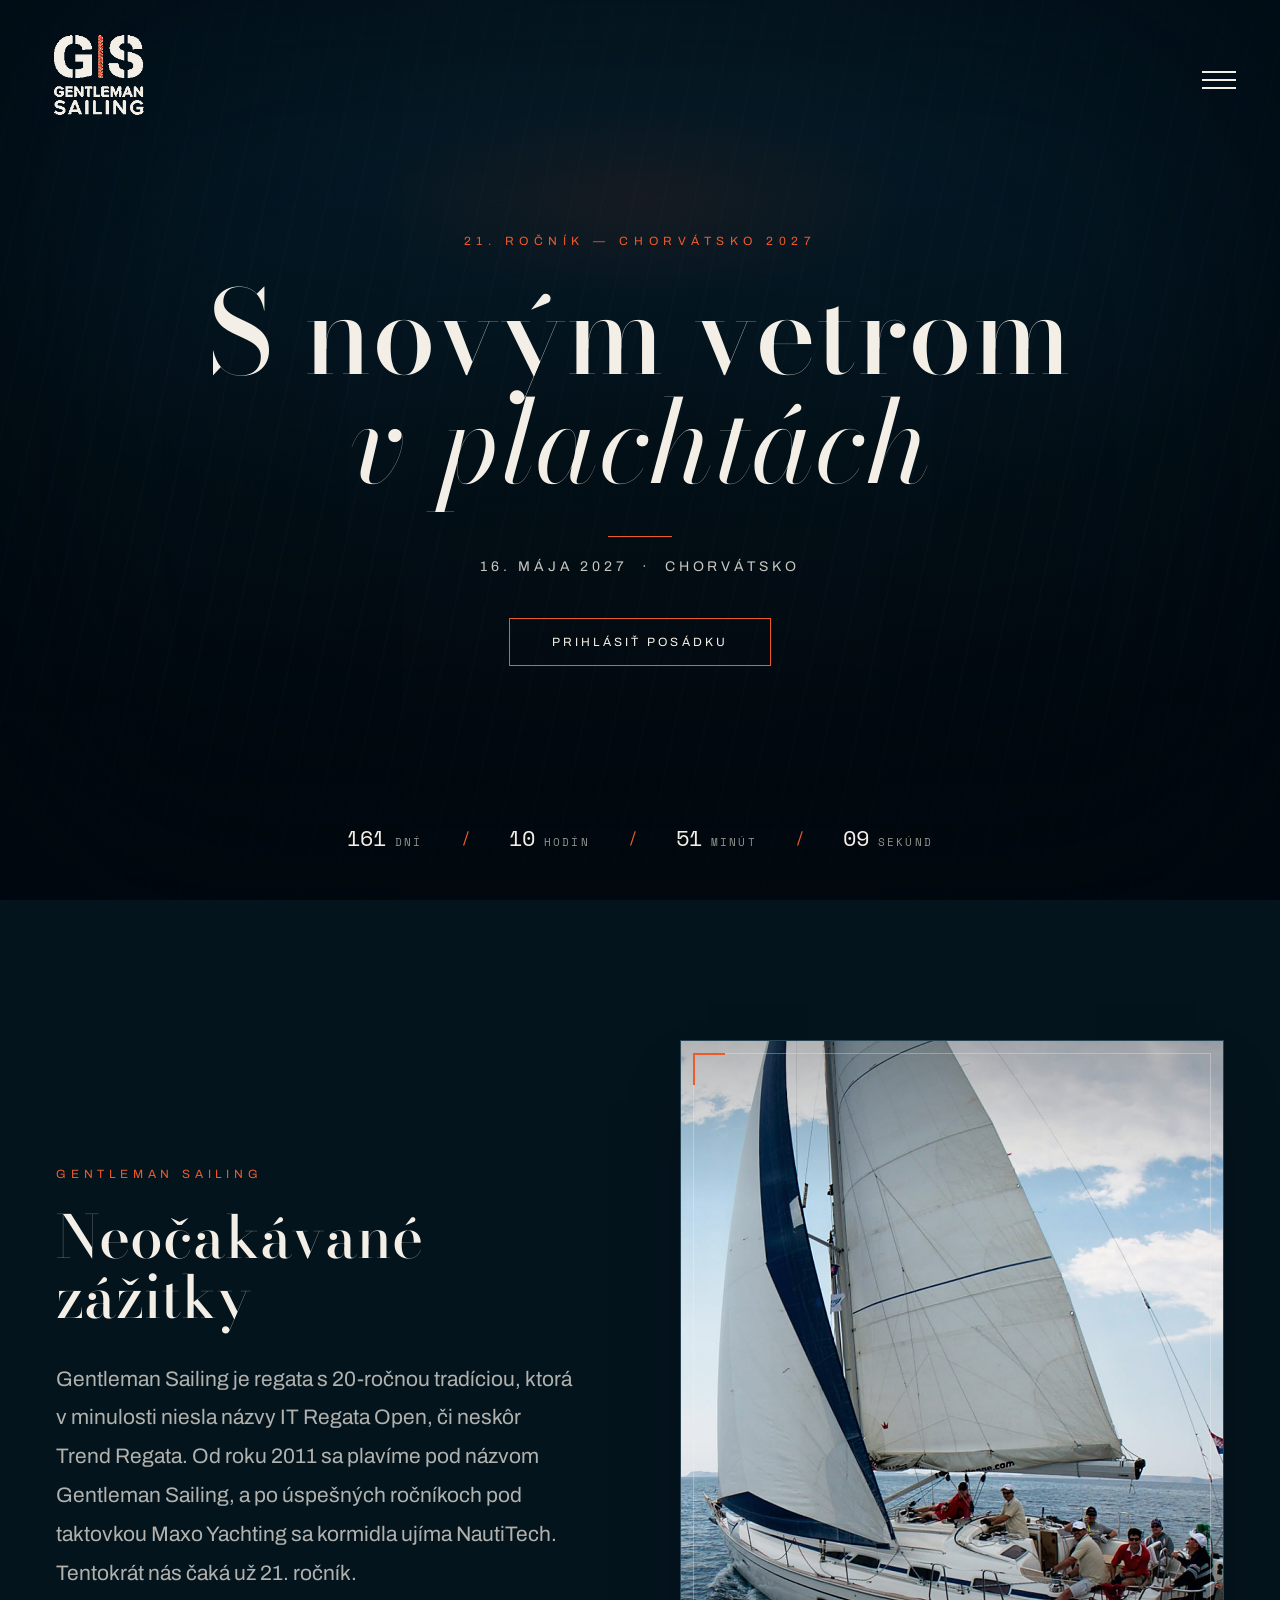
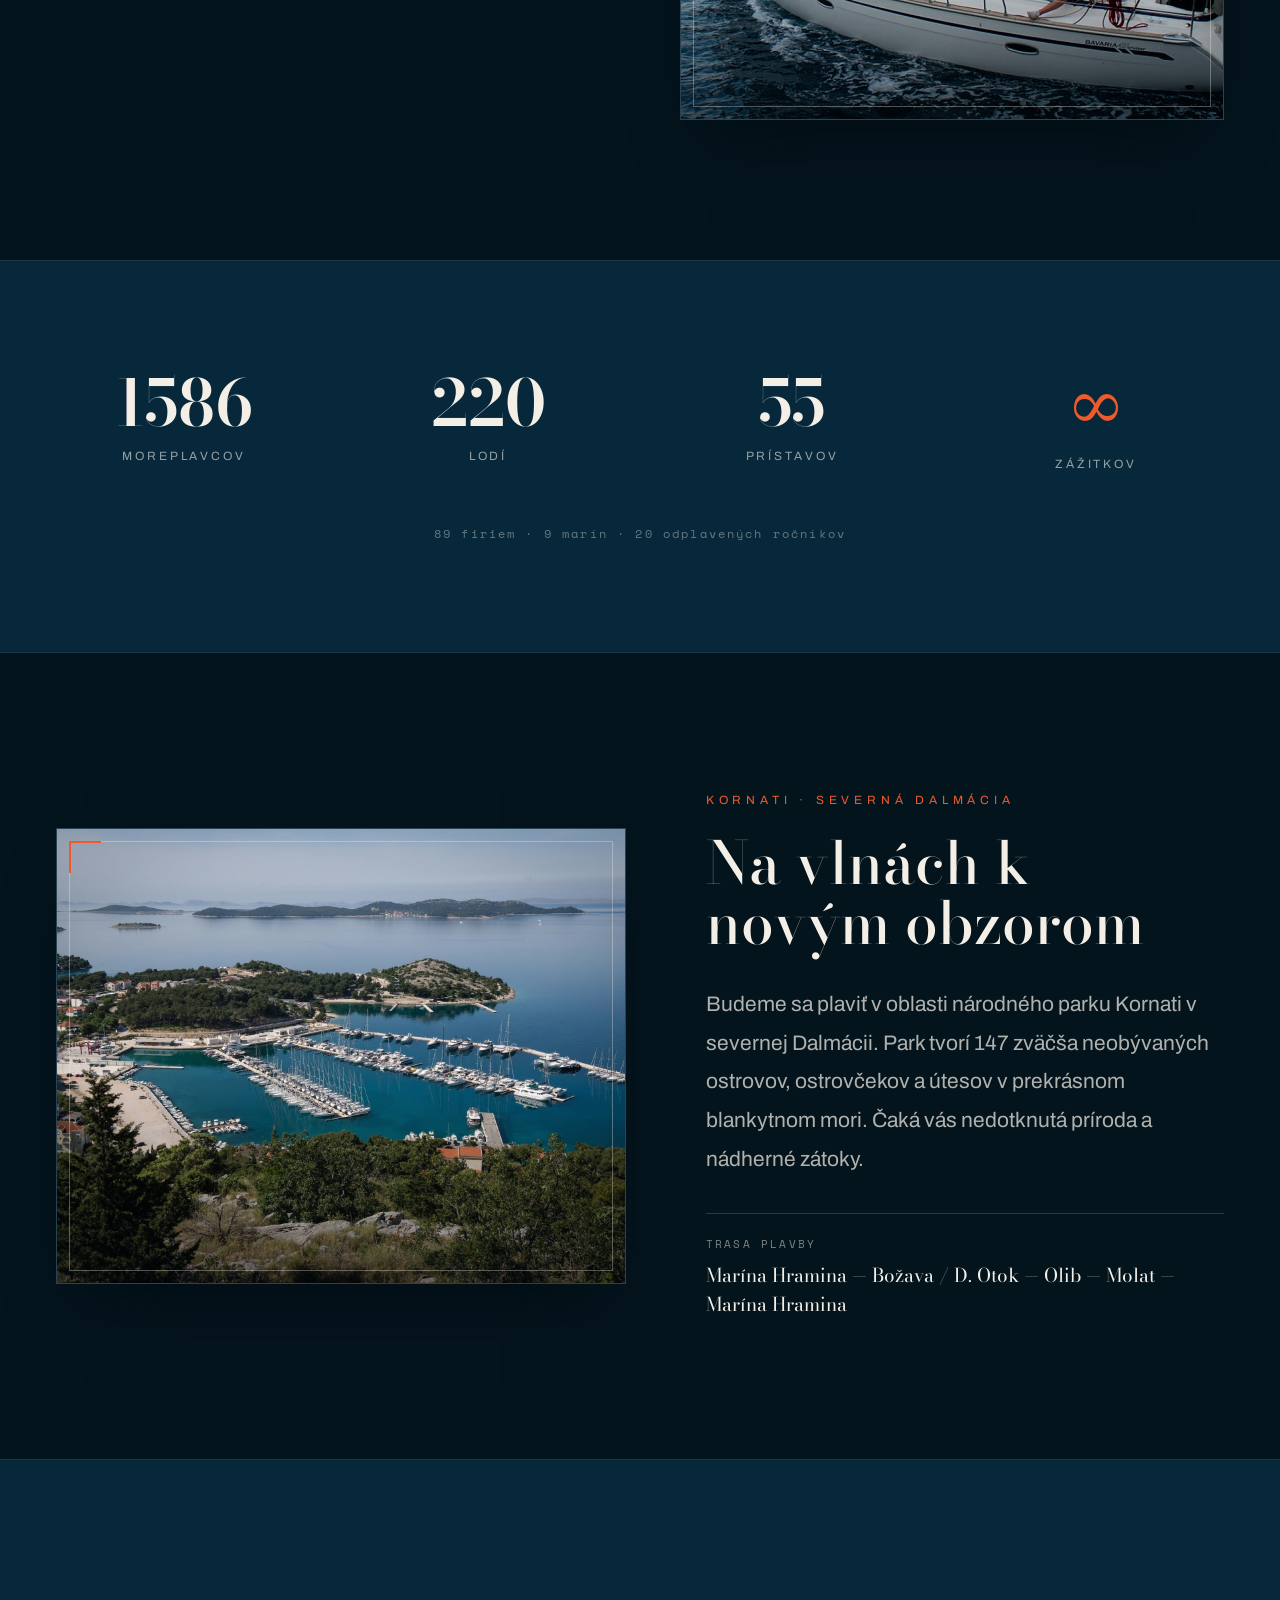
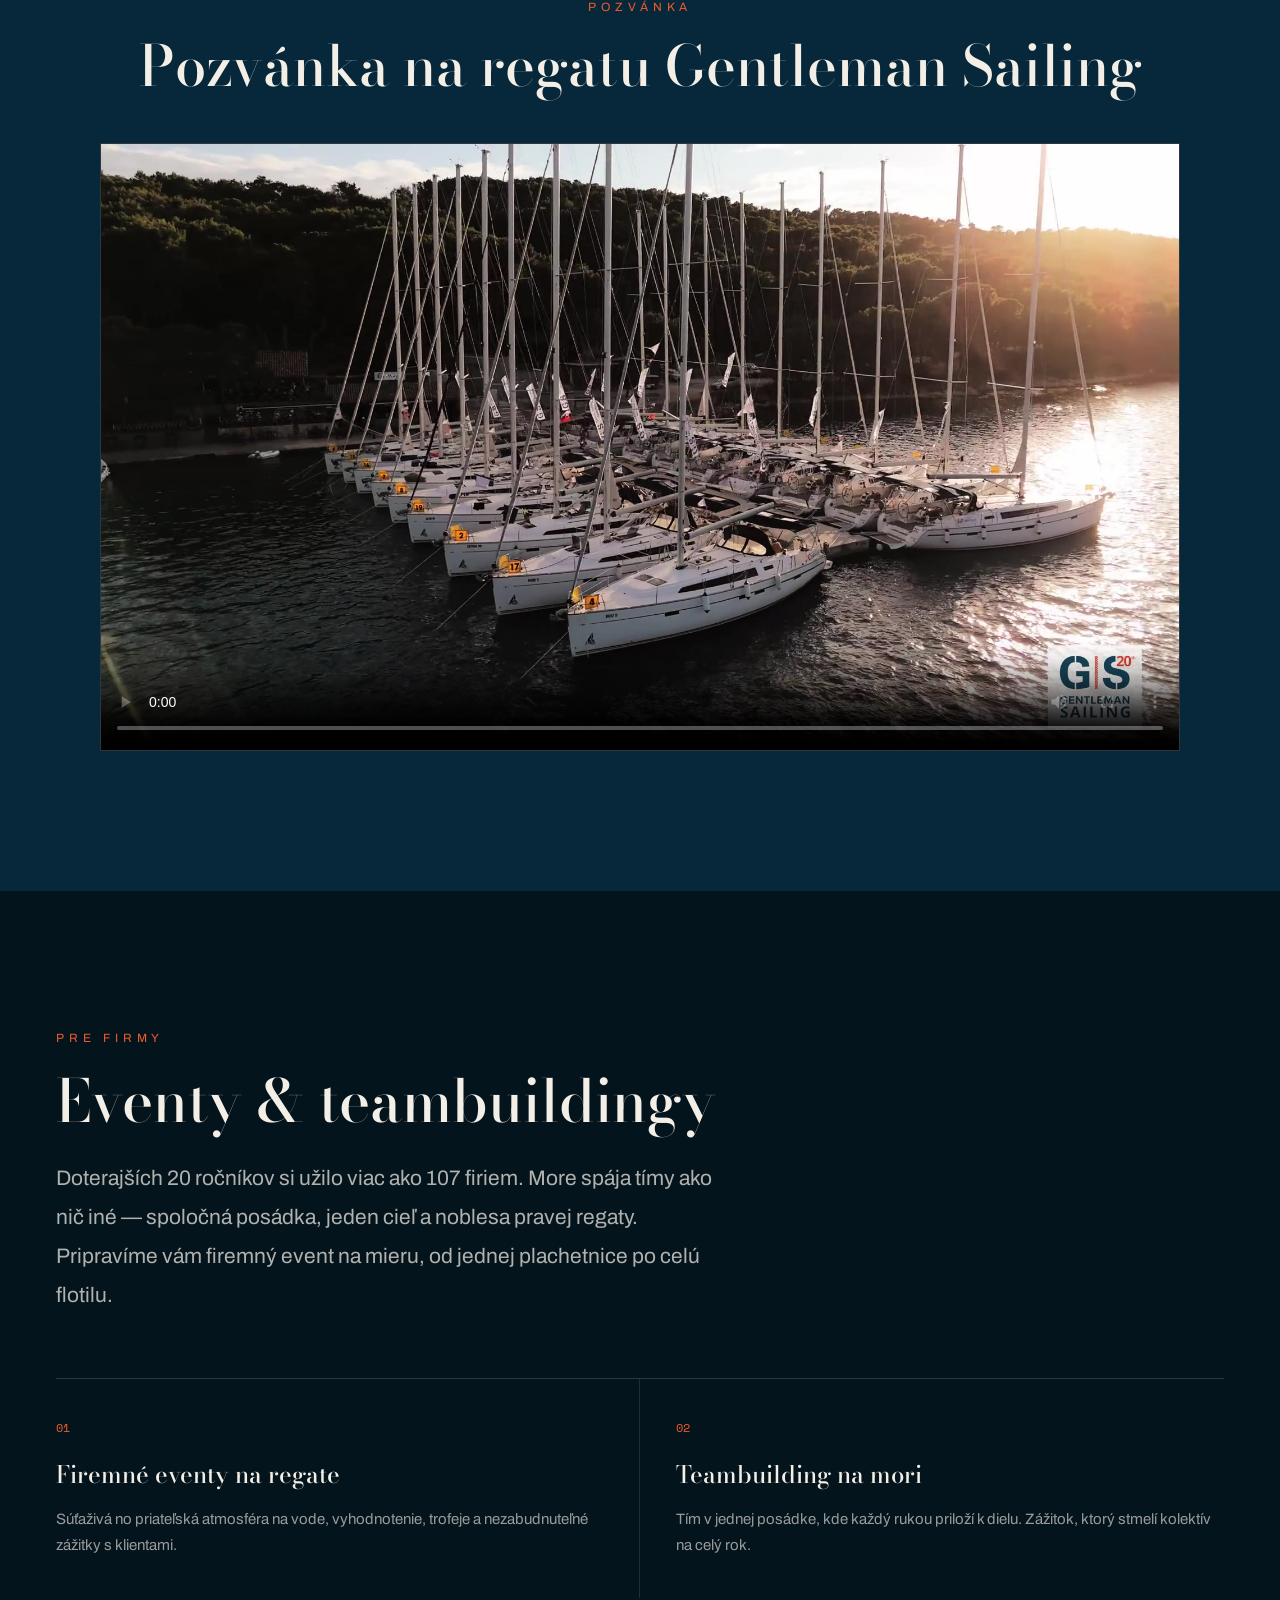
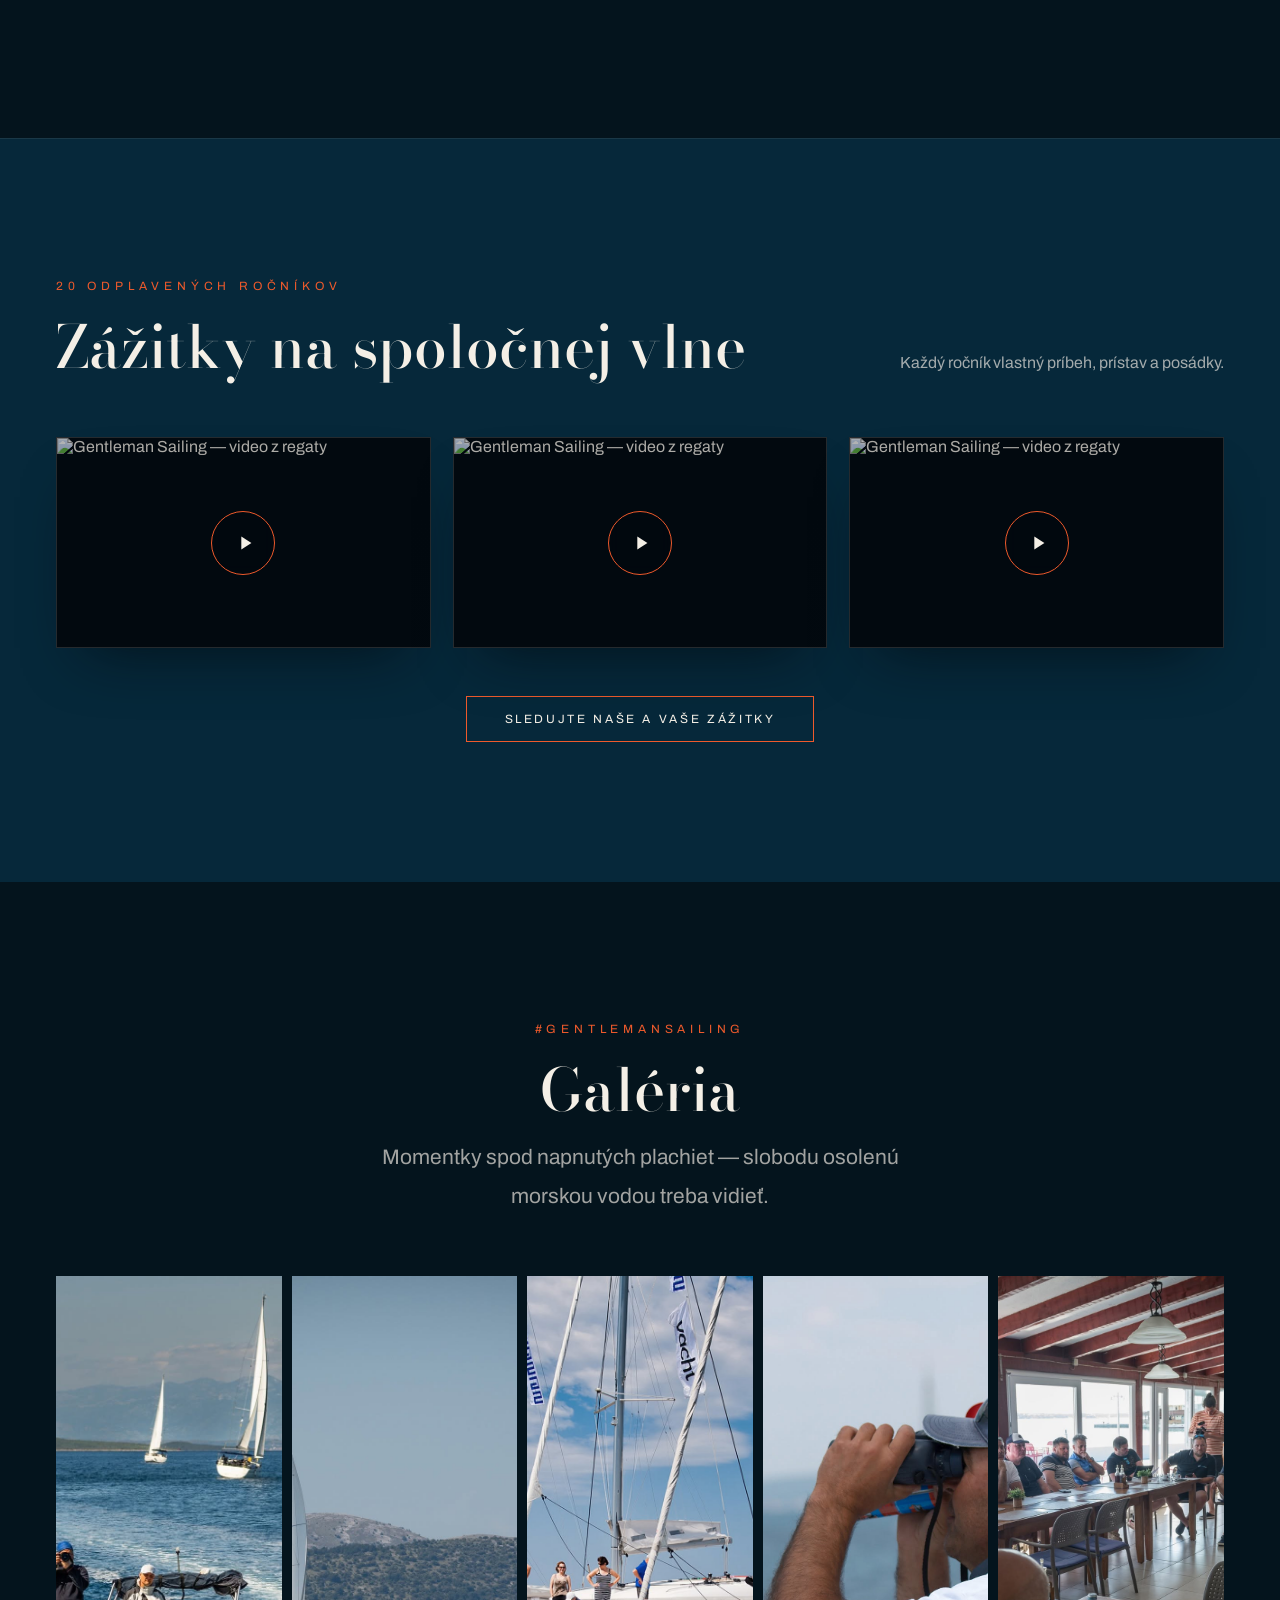
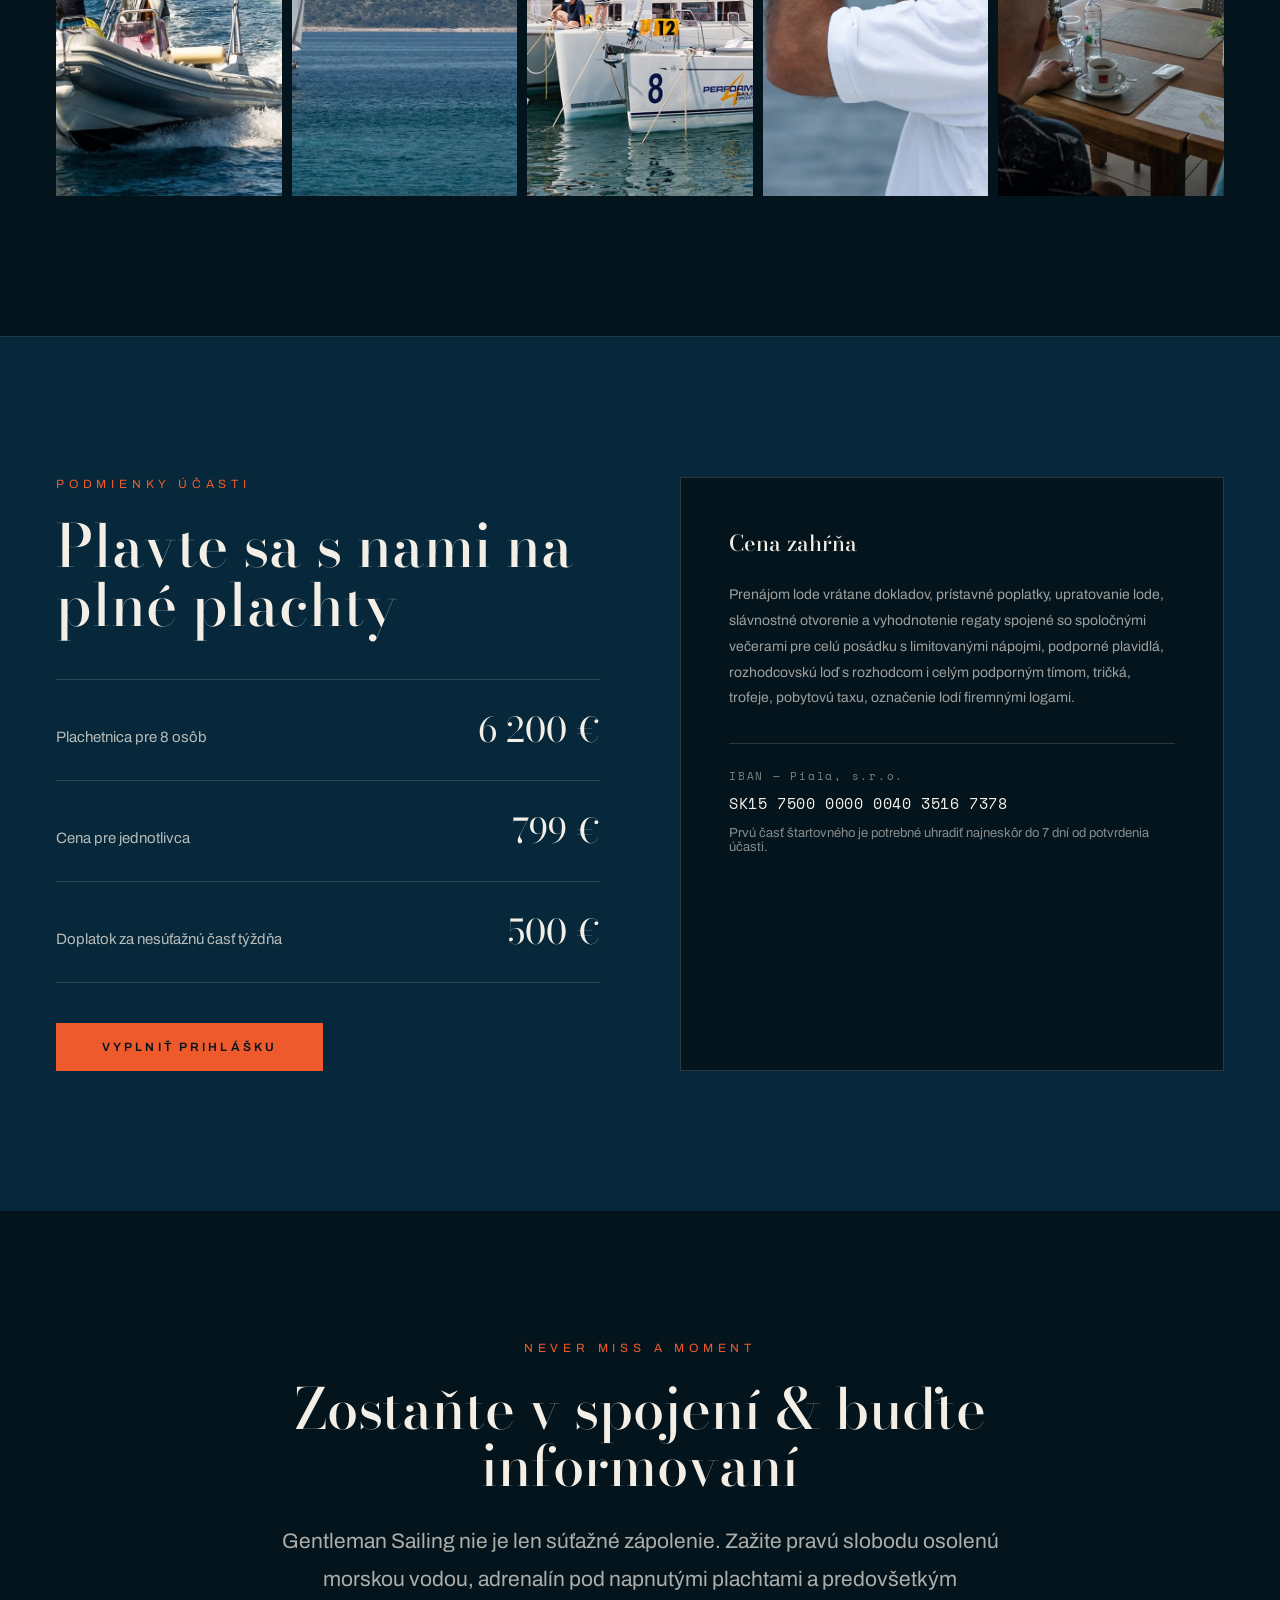
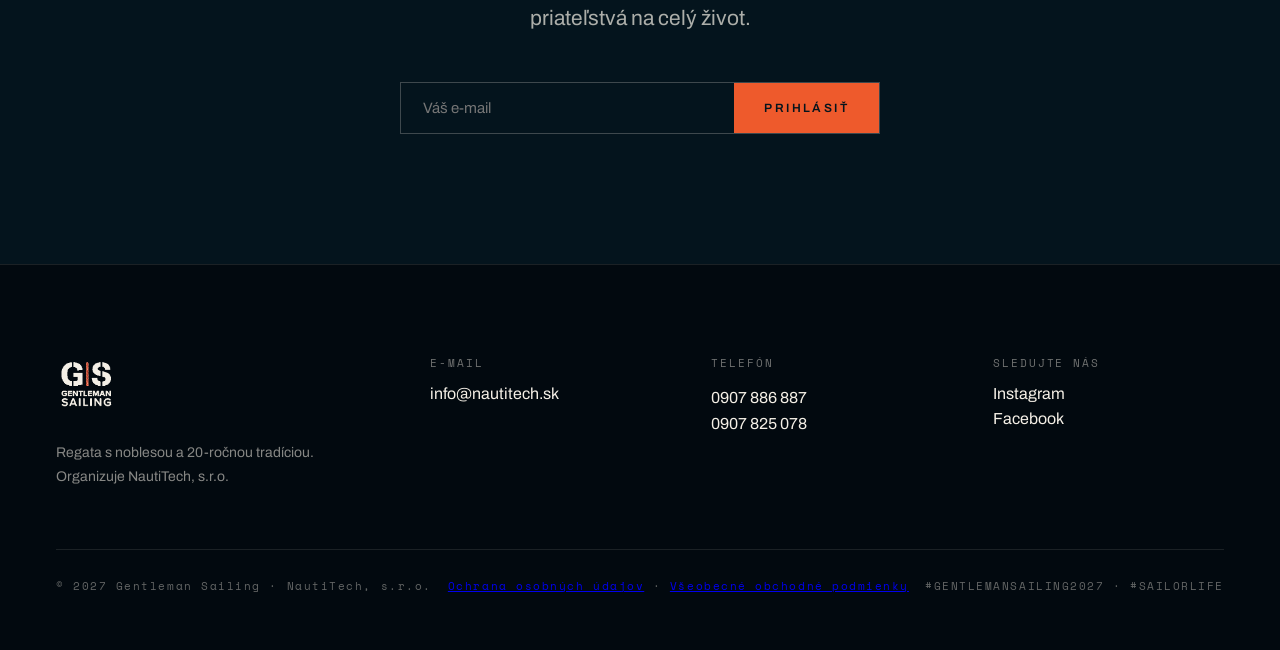
==== commit c68411a5: "content: price inclusions, Piala IBAN, first-instalment payment term - 'Cena zahŕňa' rewritten (supp" ====
--- a/index.html
+++ b/index.html
@@ -316,11 +316,11 @@
       </div>
       <div class="includes">
         <h3 class="includes__title" data-i18n="price_includes_title">Cena zahŕňa</h3>
-        <p class="includes__body" data-i18n="price_includes_body">Prenájom lode vrátane dokladov, prístavné poplatky, čistenie lode, slávnostné otvorenie a vyhodnotenie regaty, spoločné večere pre celú posádku s limitovanými nápojmi, rozhodcovskú loď a rozhodcu, tričká, trofeje, pobytovú taxu, označenie lodí firemnými logami a parkovanie áut v maríne.</p>
+        <p class="includes__body" data-i18n="price_includes_body">Prenájom lode vrátane dokladov, prístavné poplatky, upratovanie lode, slávnostné otvorenie a vyhodnotenie regaty spojené so spoločnými večerami pre celú posádku s limitovanými nápojmi, podporné plavidlá, rozhodcovskú loď s rozhodcom i celým podporným tímom, tričká, trofeje, pobytovú taxu, označenie lodí firemnými logami.</p>
         <div class="iban">
-          <div class="iban__label">IBAN — NautiTech, s.r.o.</div>
-          <div class="iban__value">SK05 7500 0000 0040 3087 7442</div>
-          <div class="iban__note" data-i18n="price_iban_note">Platby je potrebné uhradiť najneskôr do 31. 1. 2027.</div>
+          <div class="iban__label">IBAN — Piala, s.r.o.</div>
+          <div class="iban__value">SK15 7500 0000 0040 3516 7378</div>
+          <div class="iban__note" data-i18n="price_iban_note">Prvú časť štartovného je potrebné uhradiť najneskôr do 7 dní od potvrdenia účasti.</div>
         </div>
       </div>
     </div>
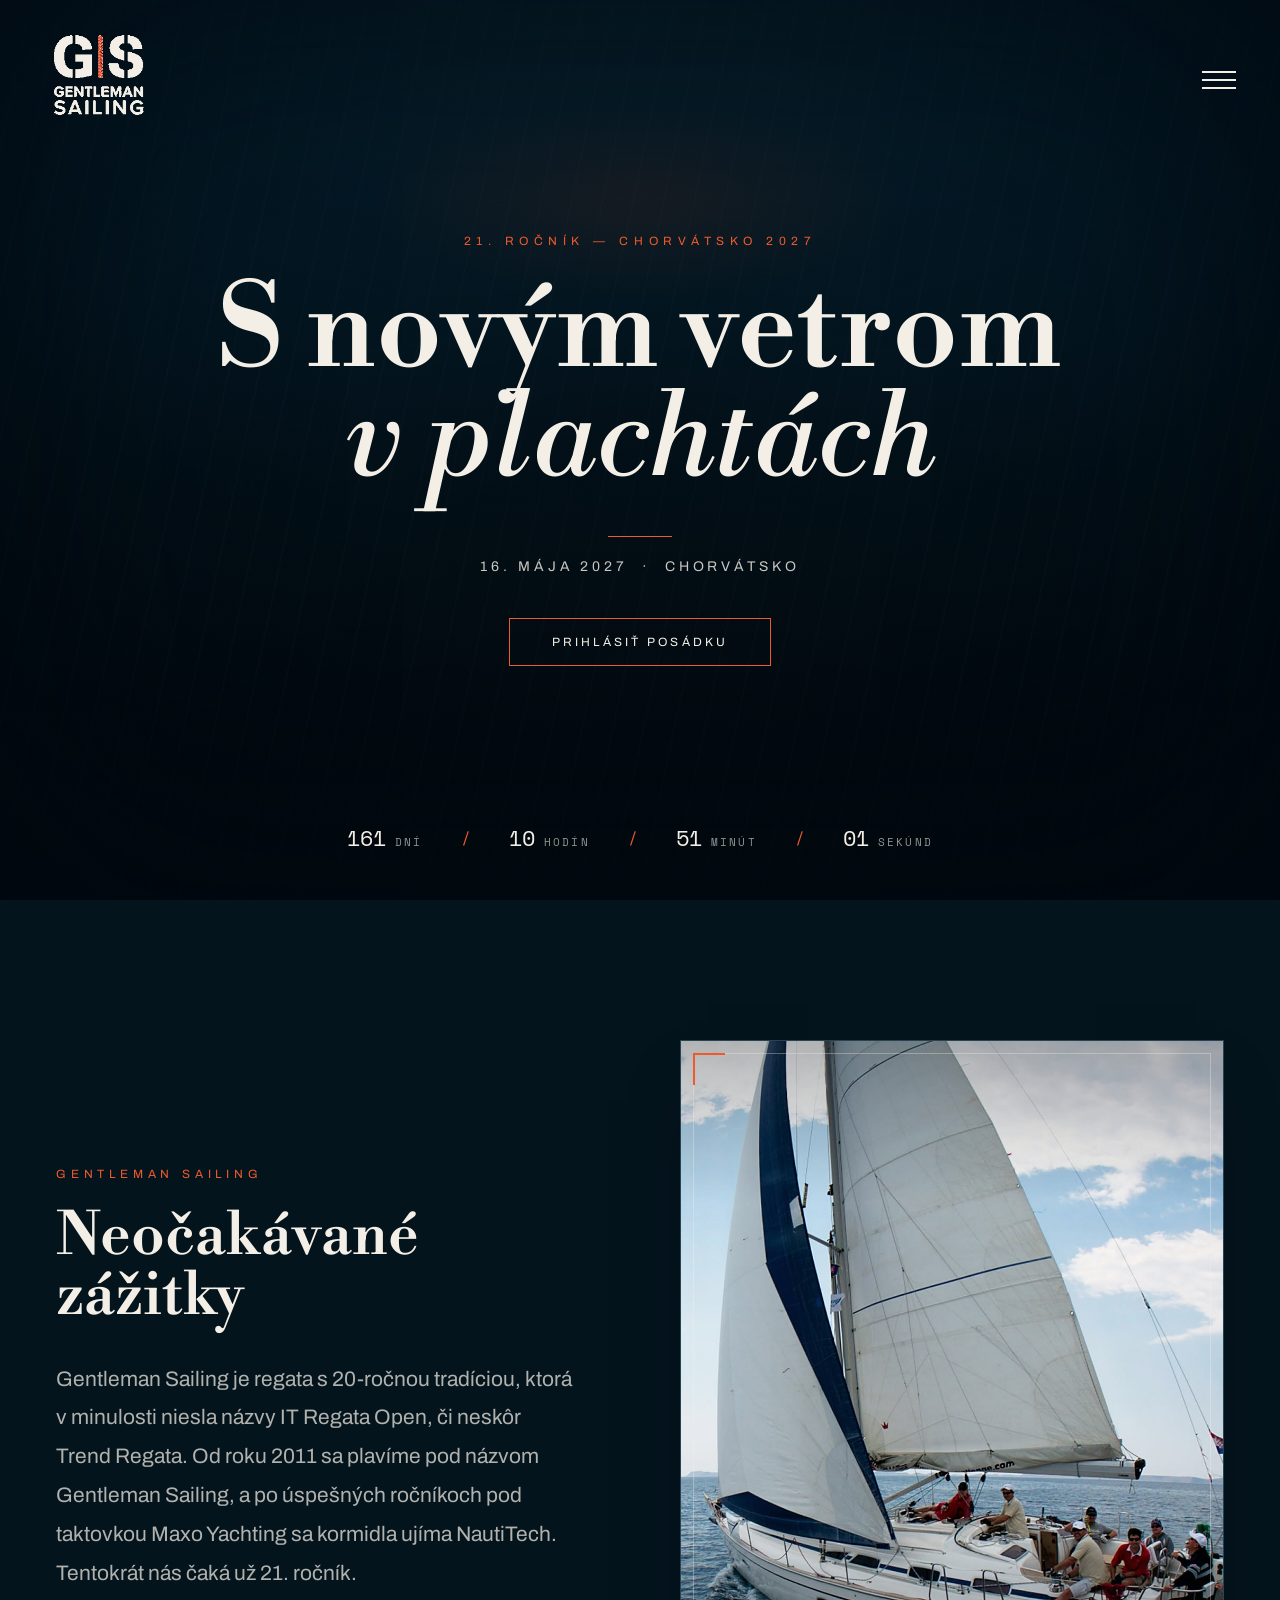
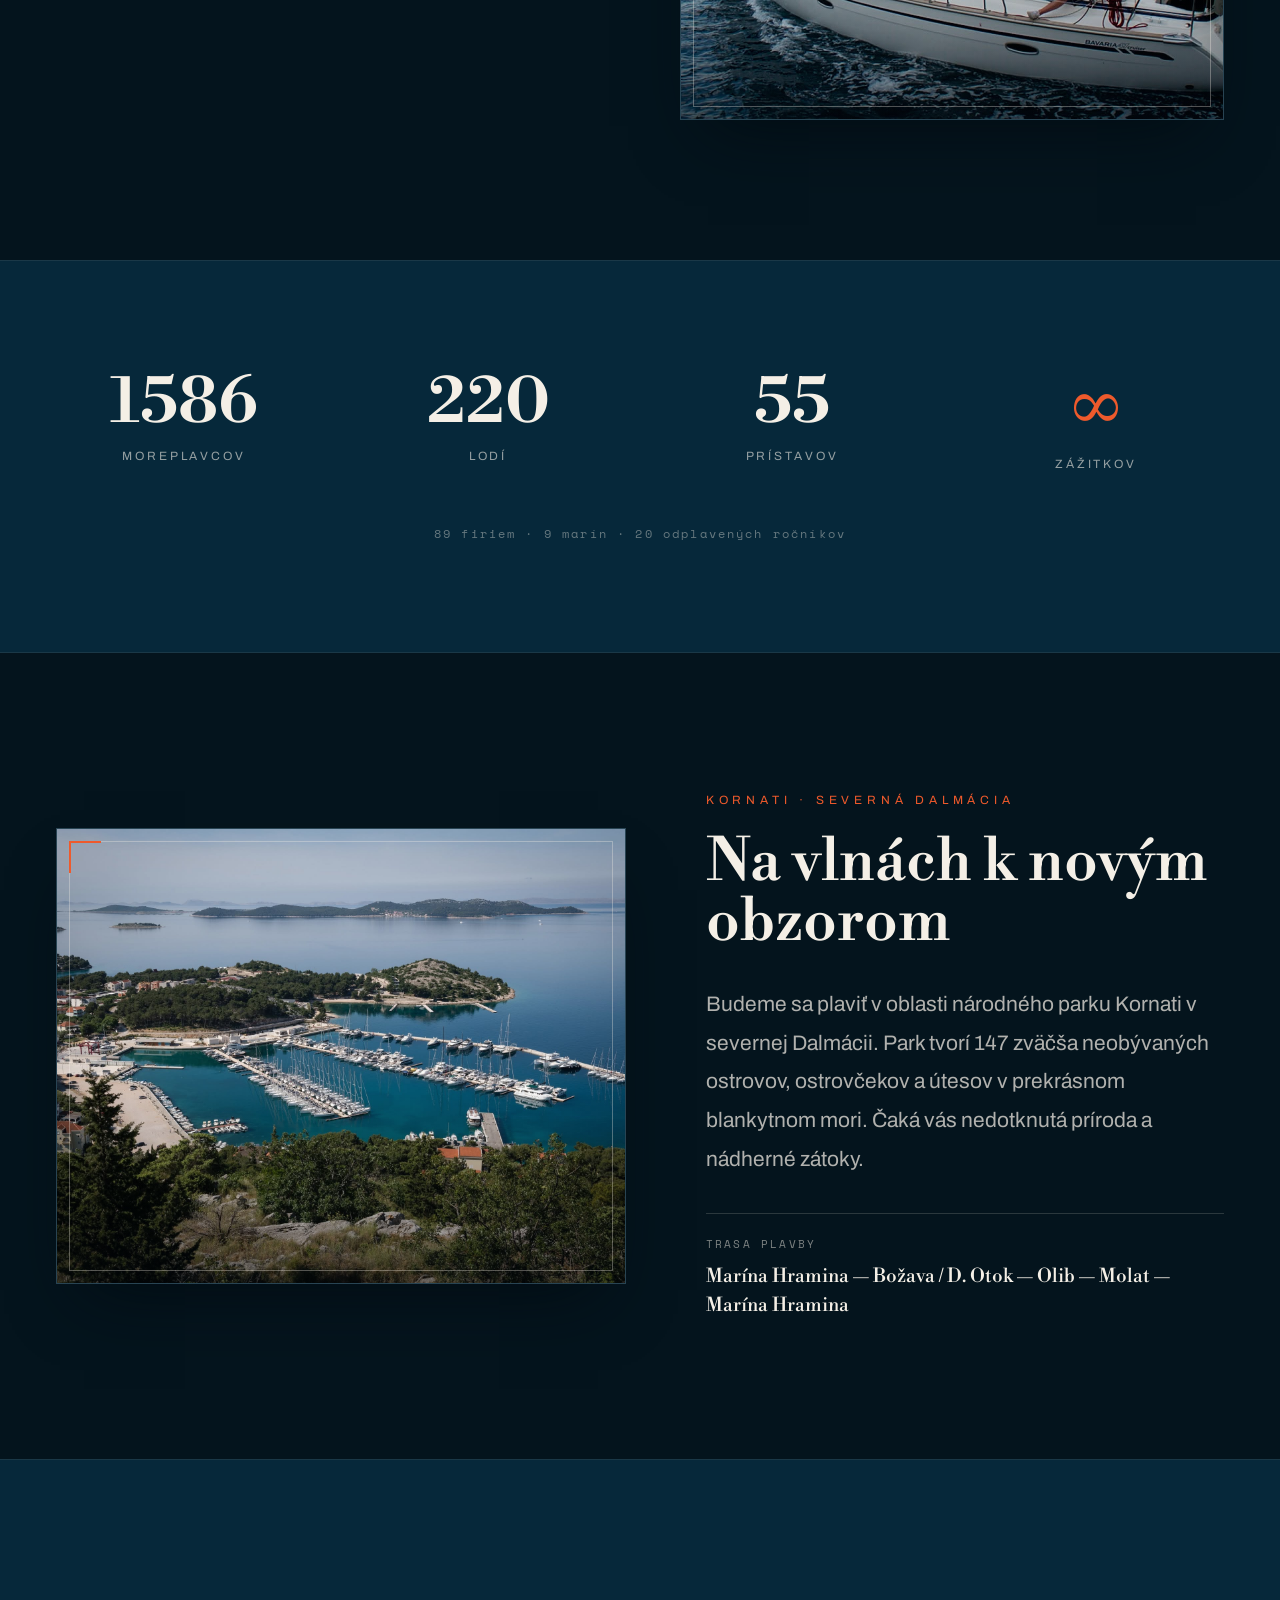
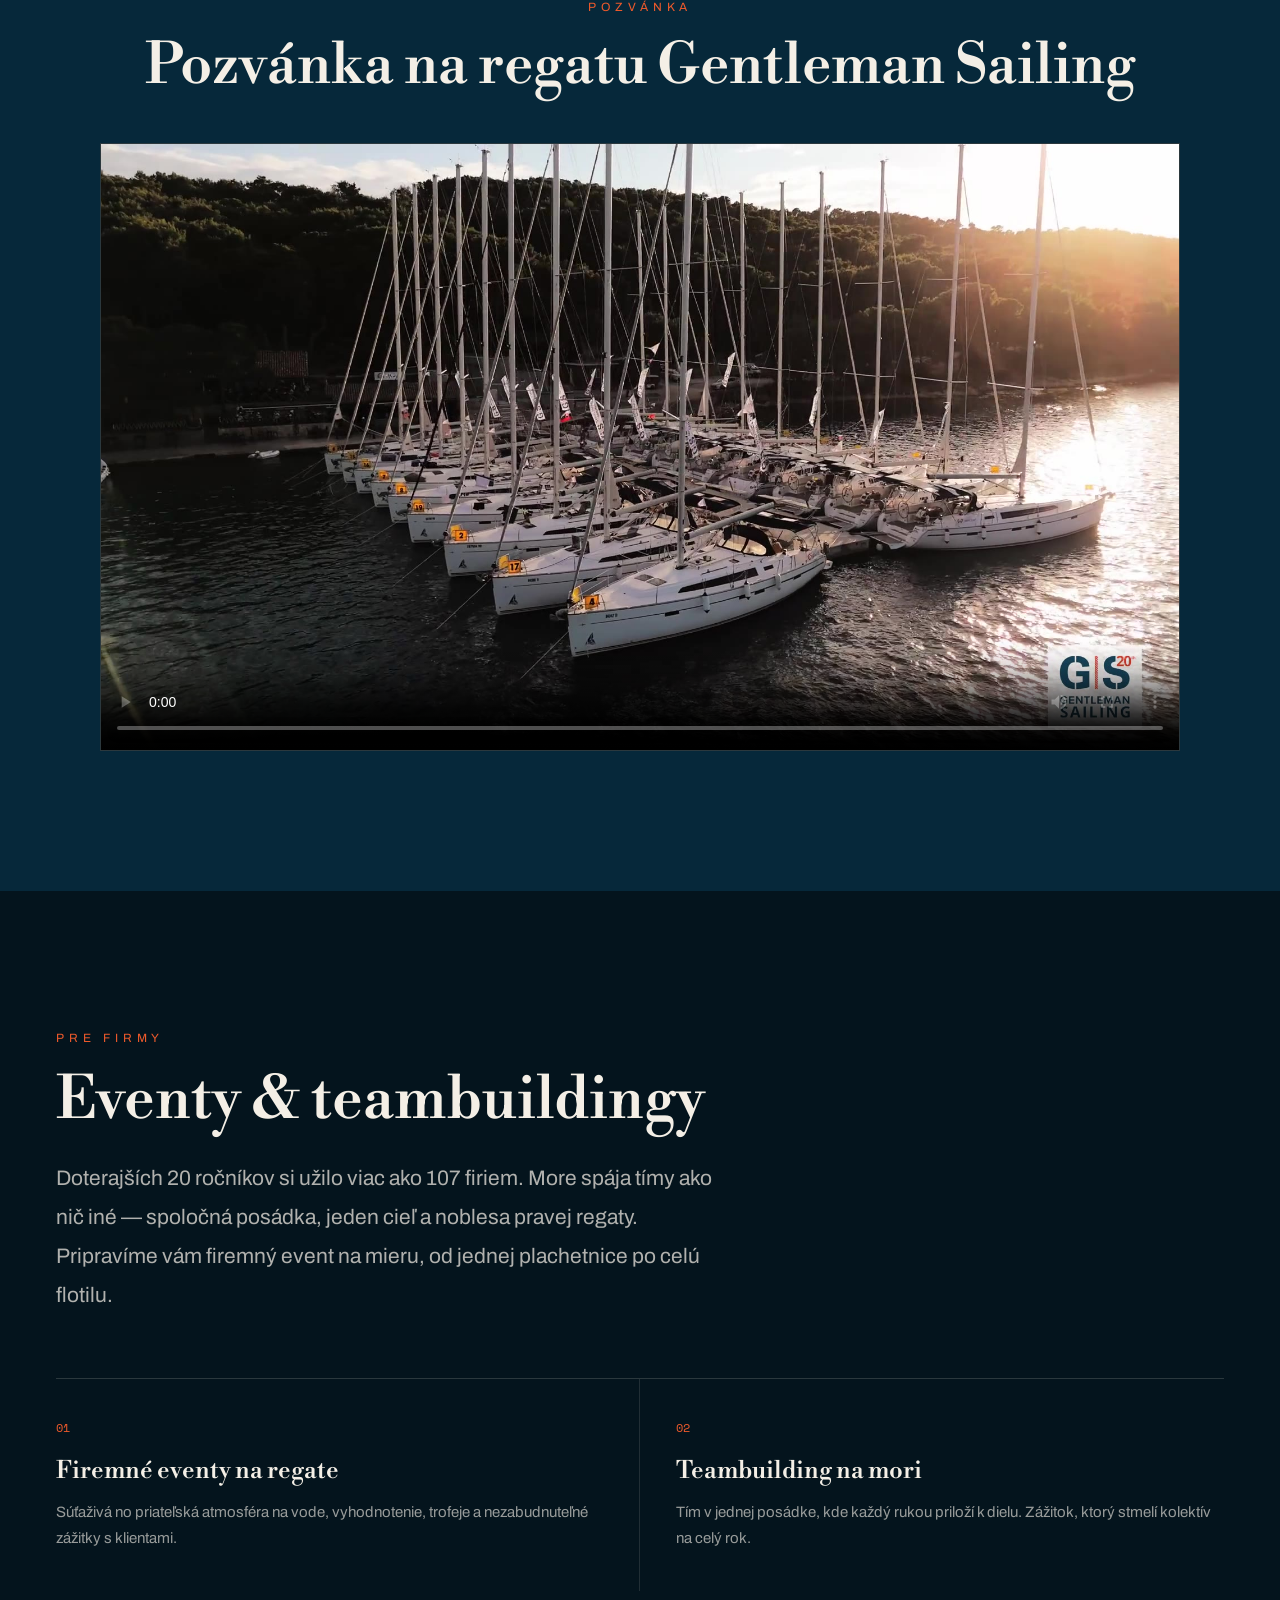
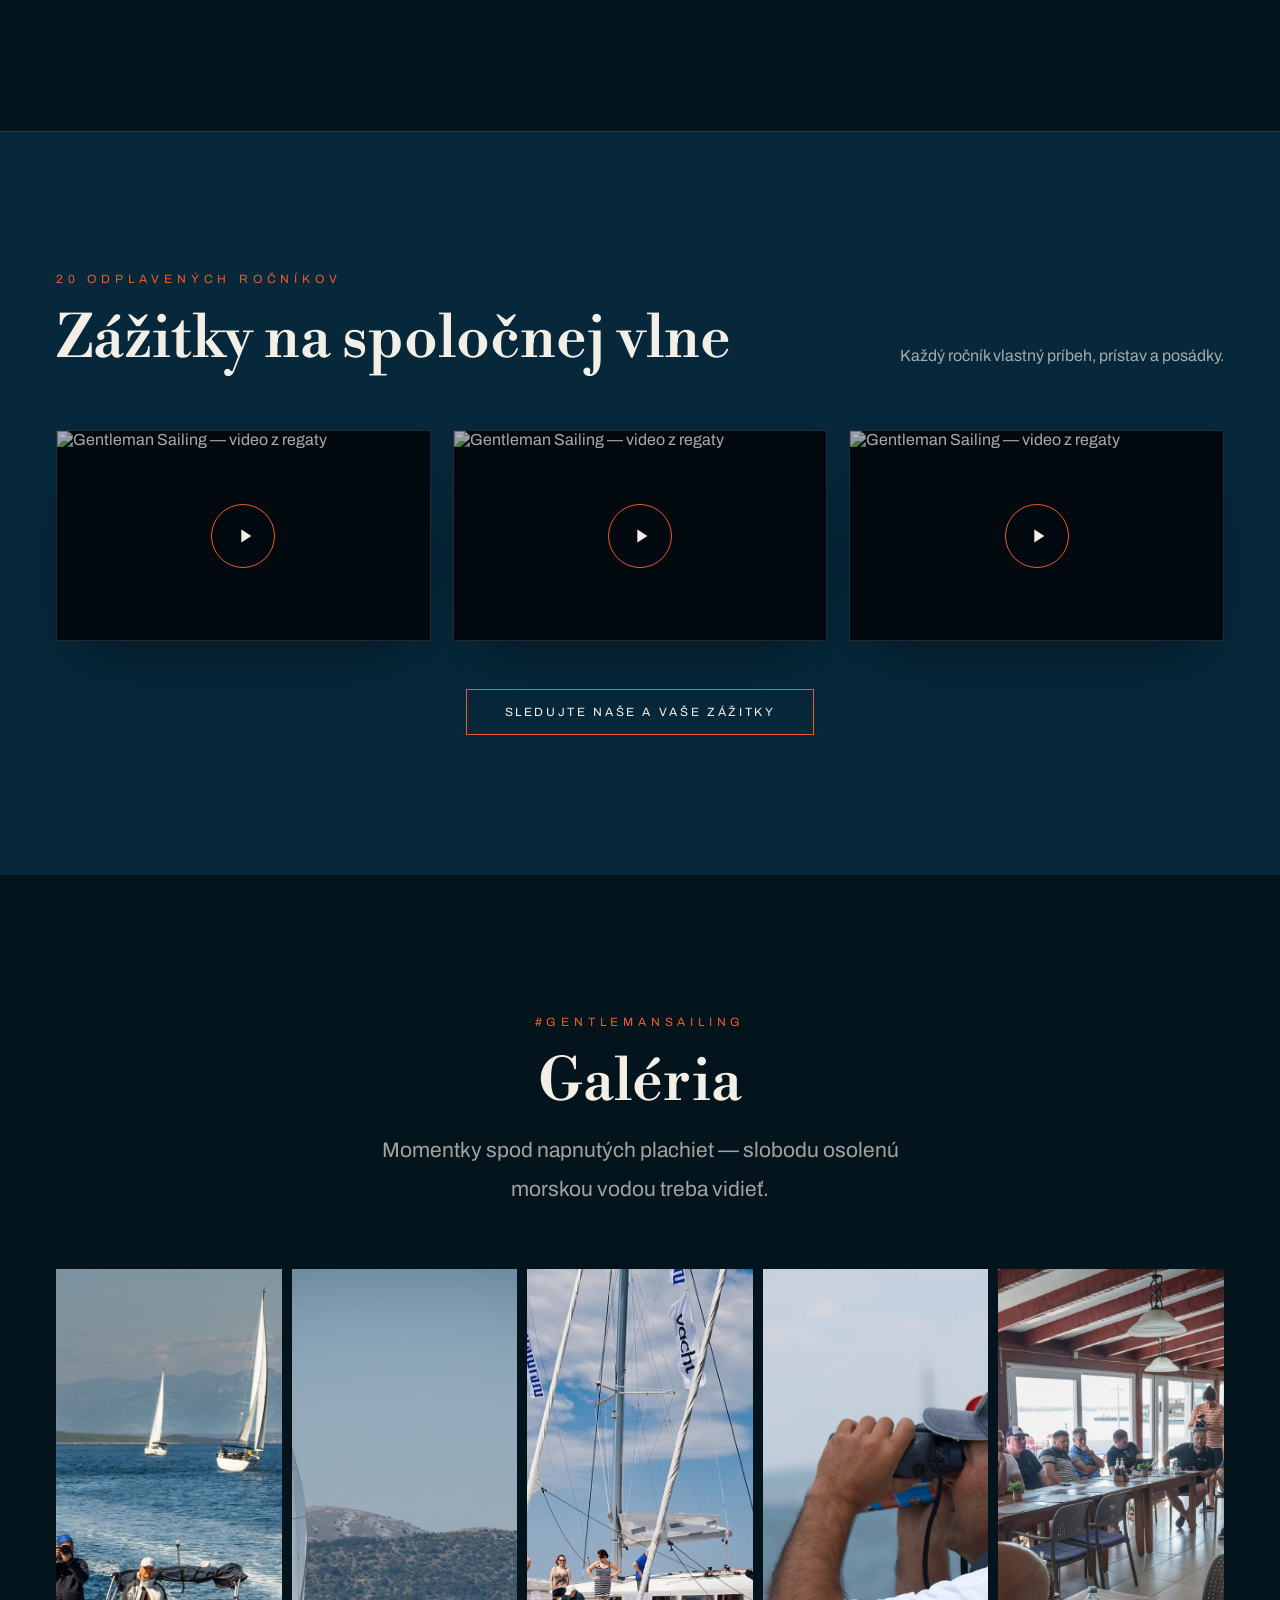
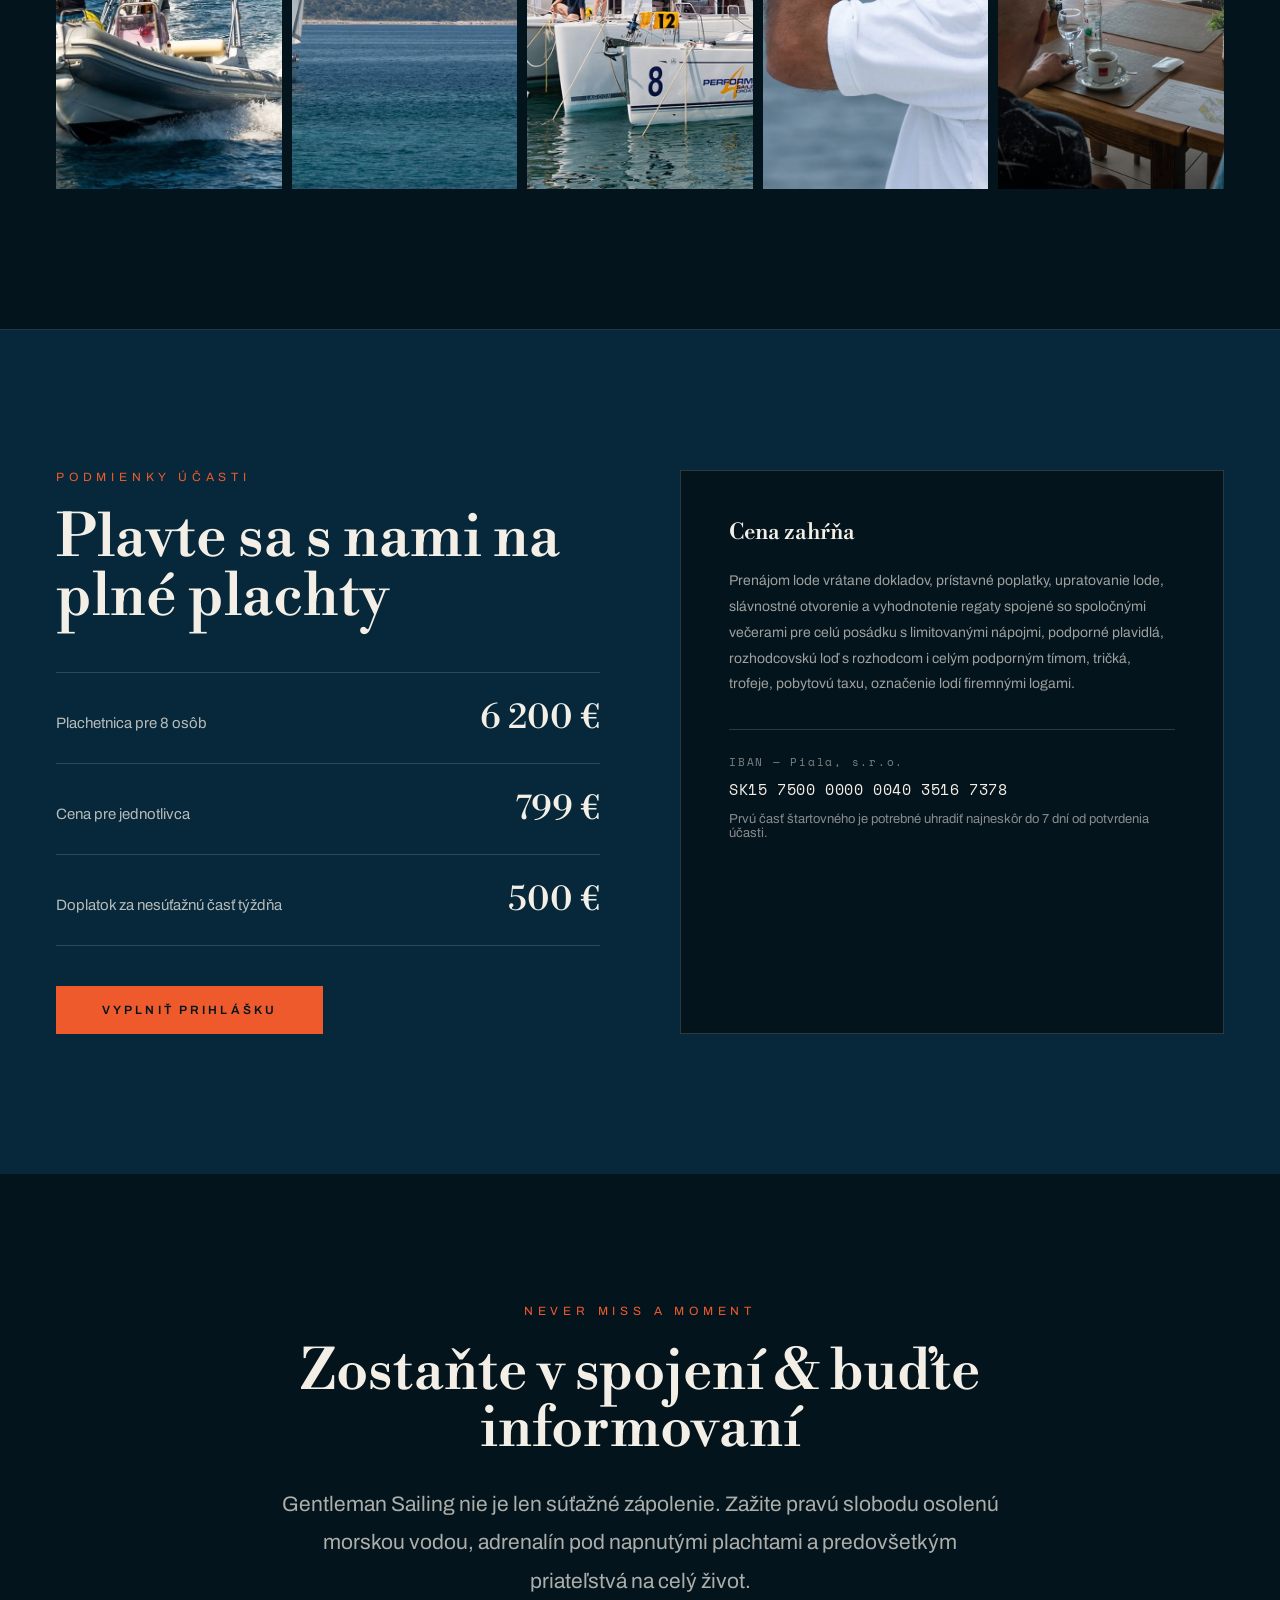
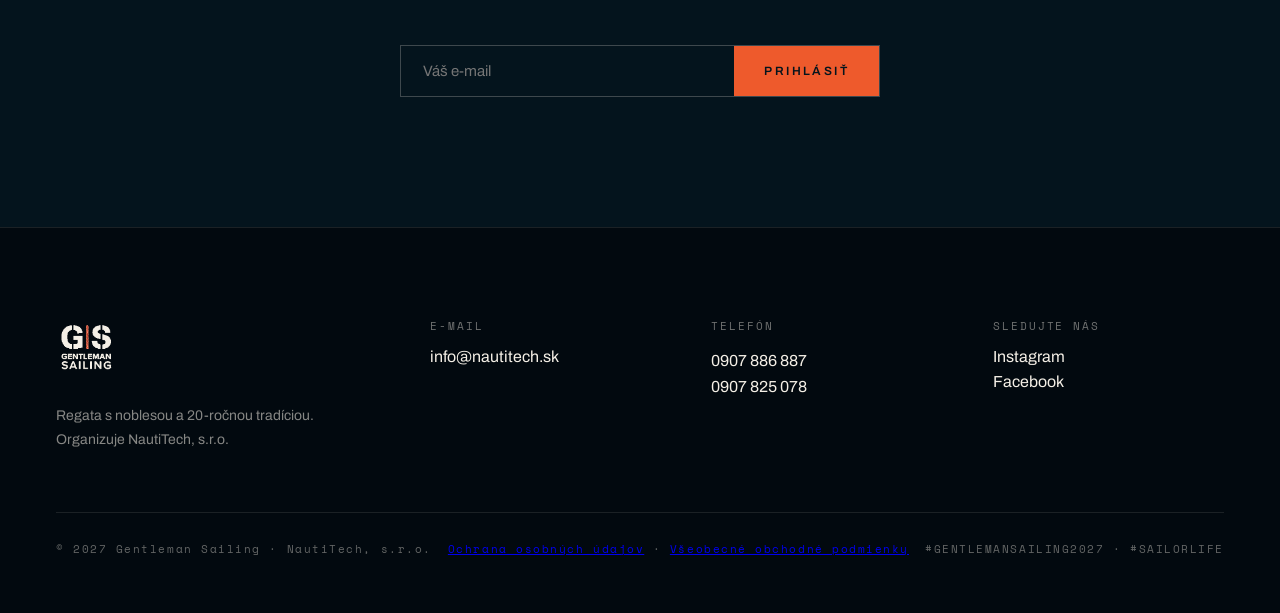
==== commit fd3ca1de: "style: switch display serif from Bodoni Moda to Libre Bodoni Sturdier hairlines at headline sizes. G" ====
--- a/index.html
+++ b/index.html
@@ -73,7 +73,7 @@
   <!-- Fonts -->
   <link rel="preconnect" href="https://fonts.googleapis.com">
   <link rel="preconnect" href="https://fonts.gstatic.com" crossorigin>
-  <link href="https://fonts.googleapis.com/css2?family=Bodoni+Moda:ital,opsz,wght@0,6..96,400..700;1,6..96,400..600&family=Cardo:wght@400;700&family=Archivo:wght@300;400;500;600&family=Space+Mono&display=swap" rel="stylesheet">
+  <link href="https://fonts.googleapis.com/css2?family=Libre+Bodoni:ital,wght@0,400..700;1,400..700&family=Cardo:wght@400;700&family=Archivo:wght@300;400;500;600&family=Space+Mono&display=swap" rel="stylesheet">
 
   <link rel="stylesheet" href="styles.css">
 </head>
--- a/styles.css
+++ b/styles.css
@@ -33,7 +33,7 @@
   --hair-08: rgba(244, 239, 230, .08);
 
   /* Fonts */
-  --serif: 'Bodoni Moda', serif;
+  --serif: 'Libre Bodoni', serif;
   --sans: 'Archivo', sans-serif;
   --mono: 'Space Mono', monospace;
   --glyph: 'Cardo', serif;
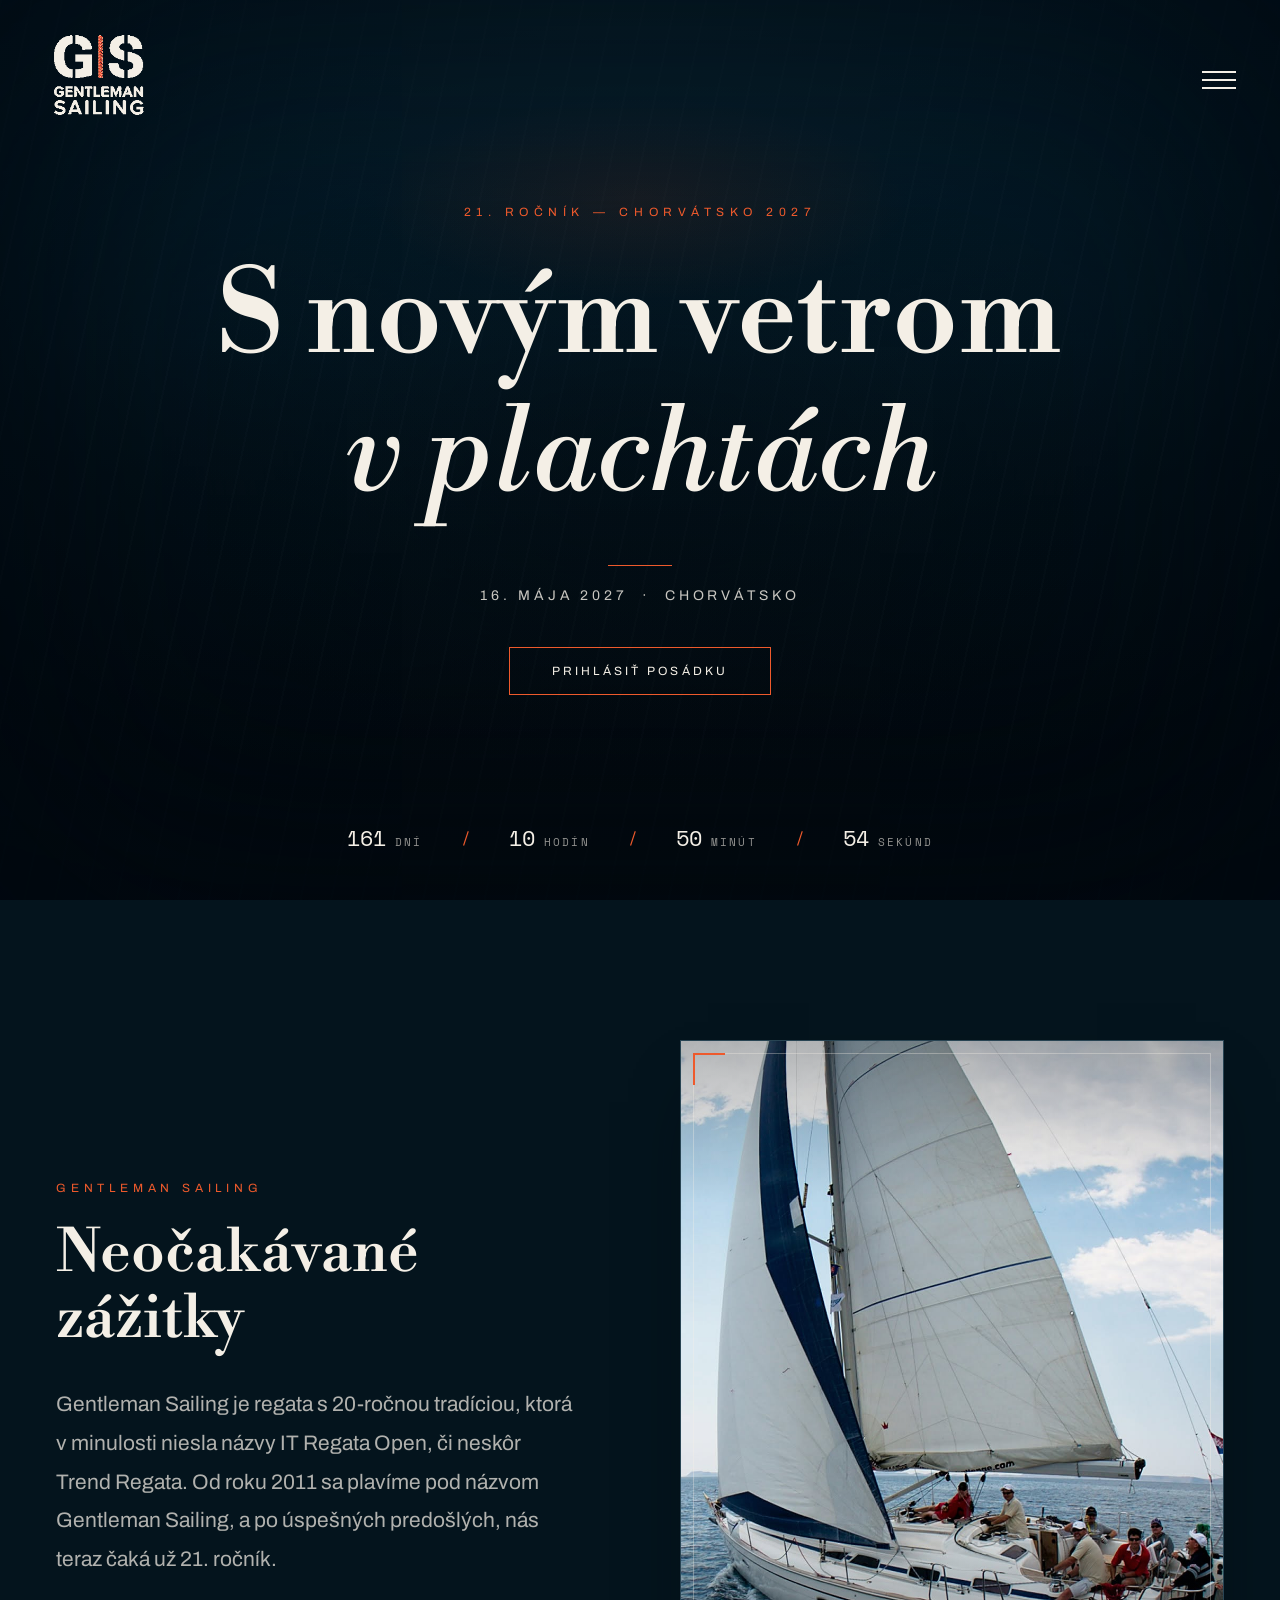
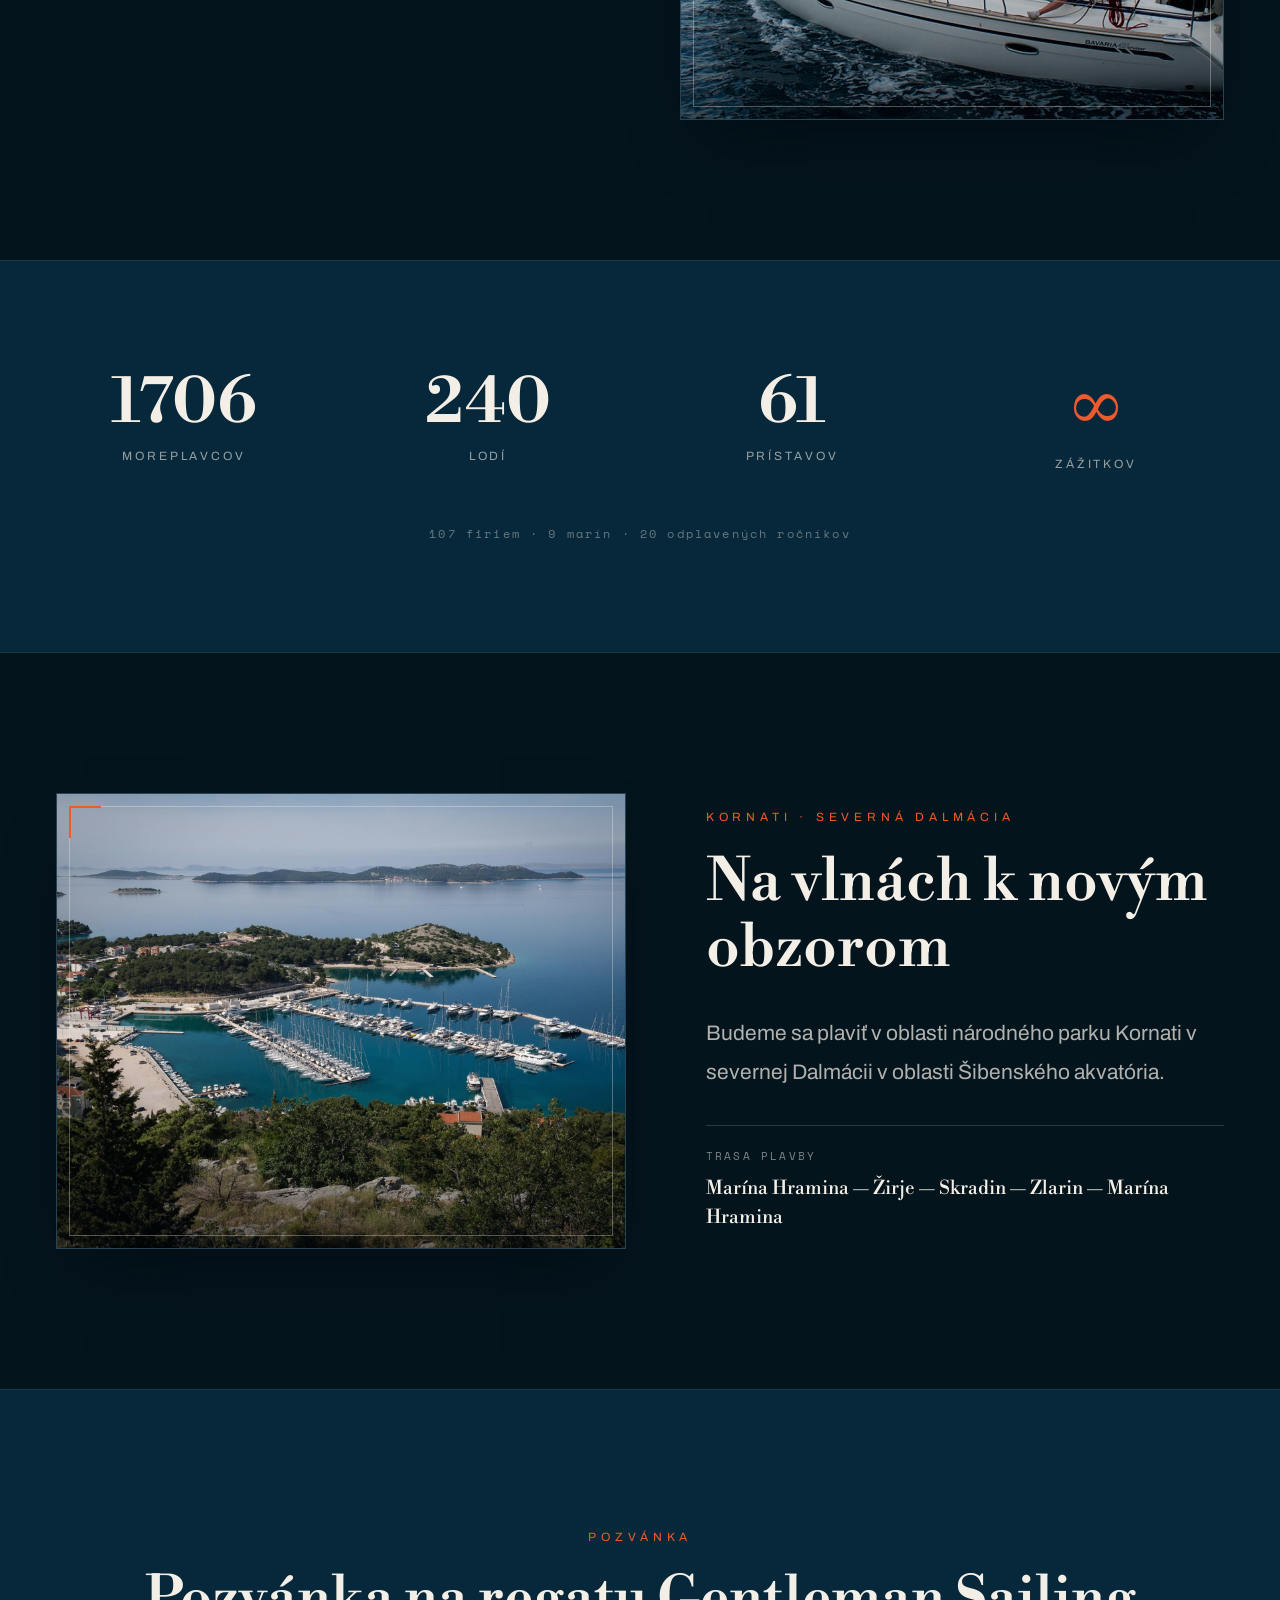
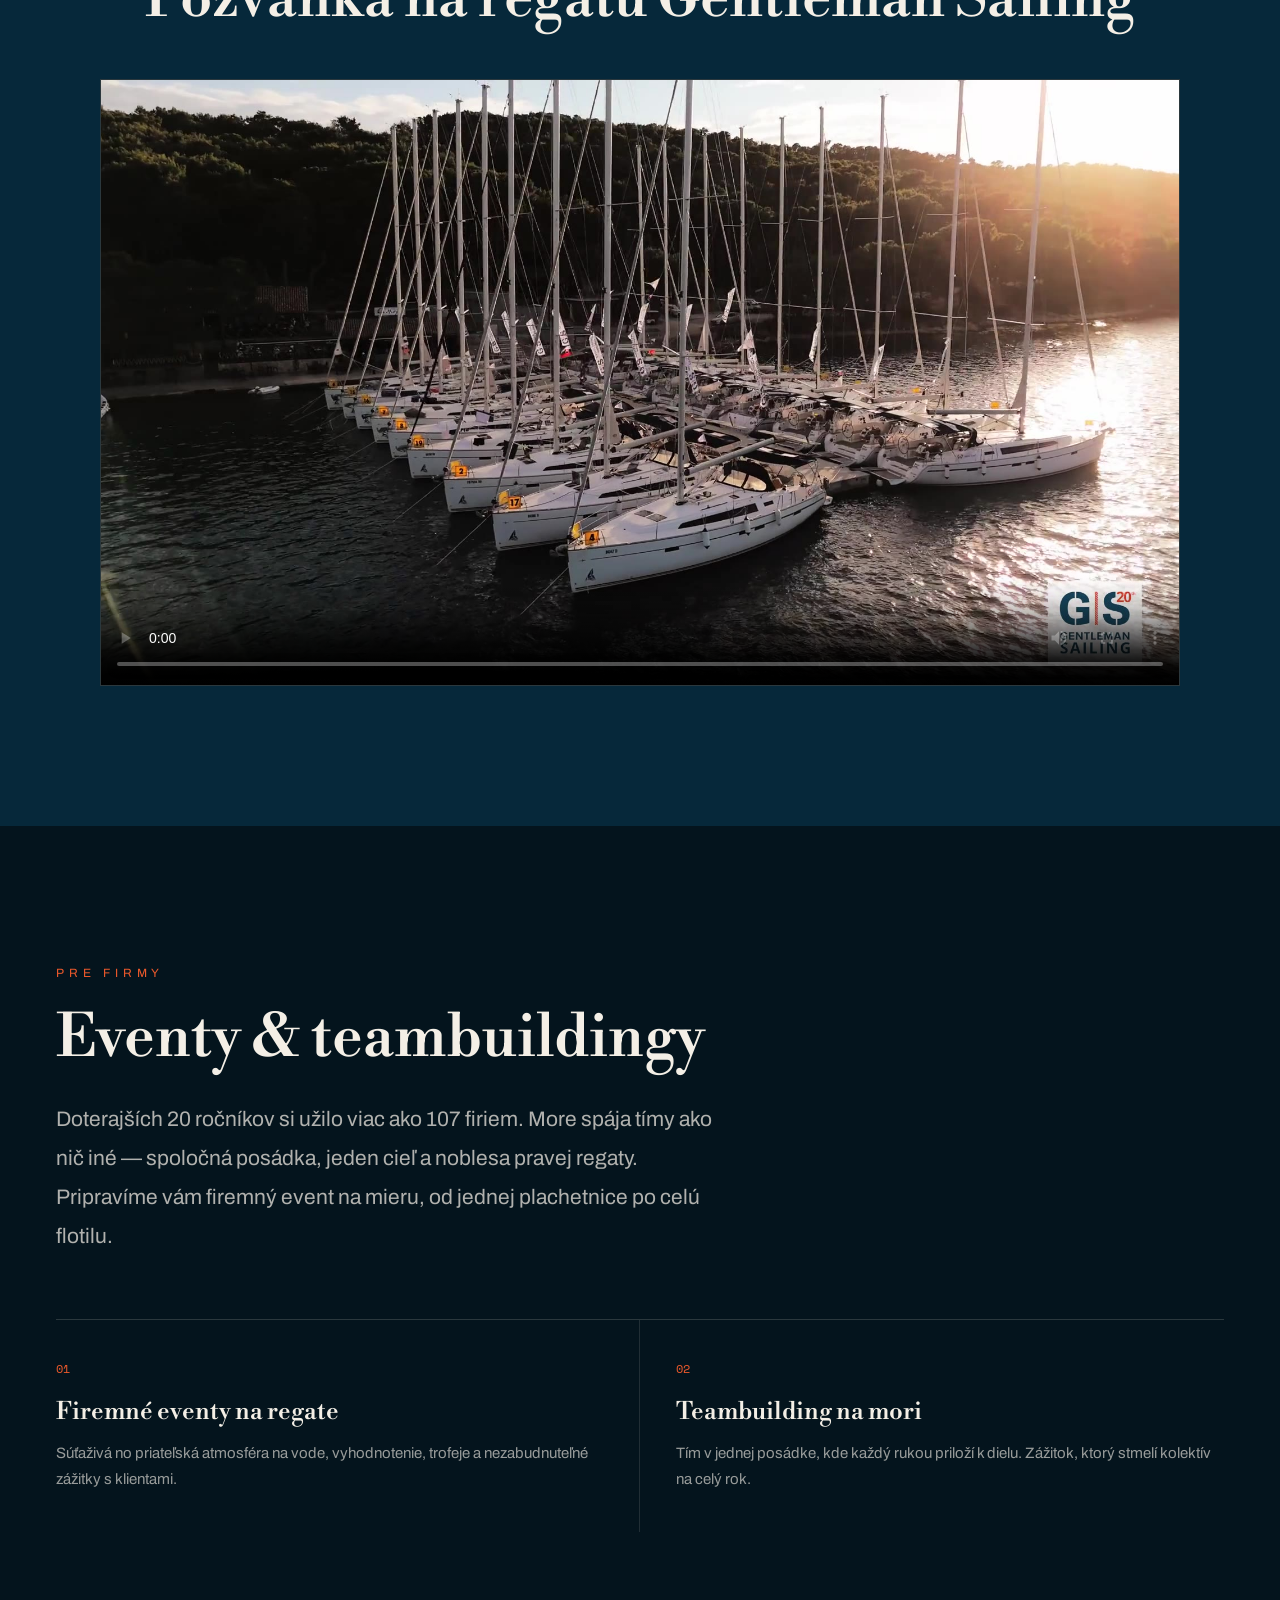
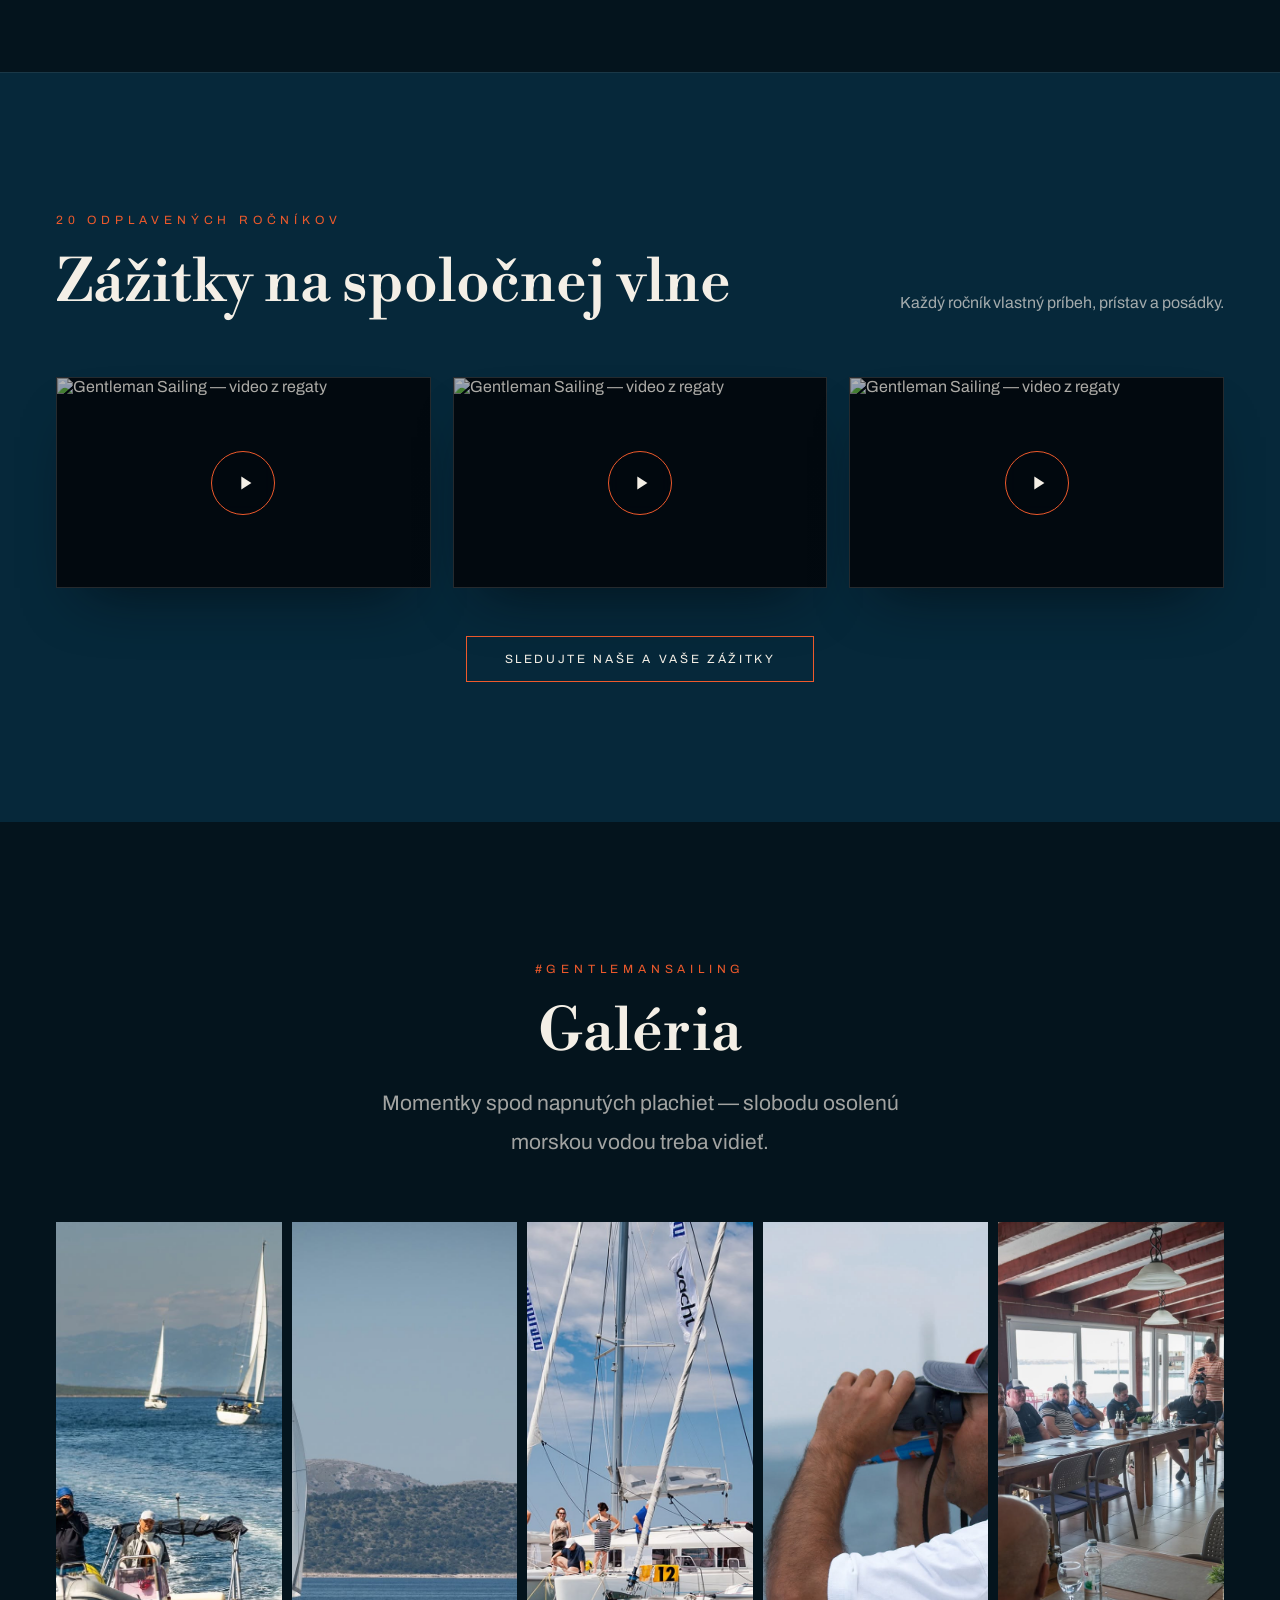
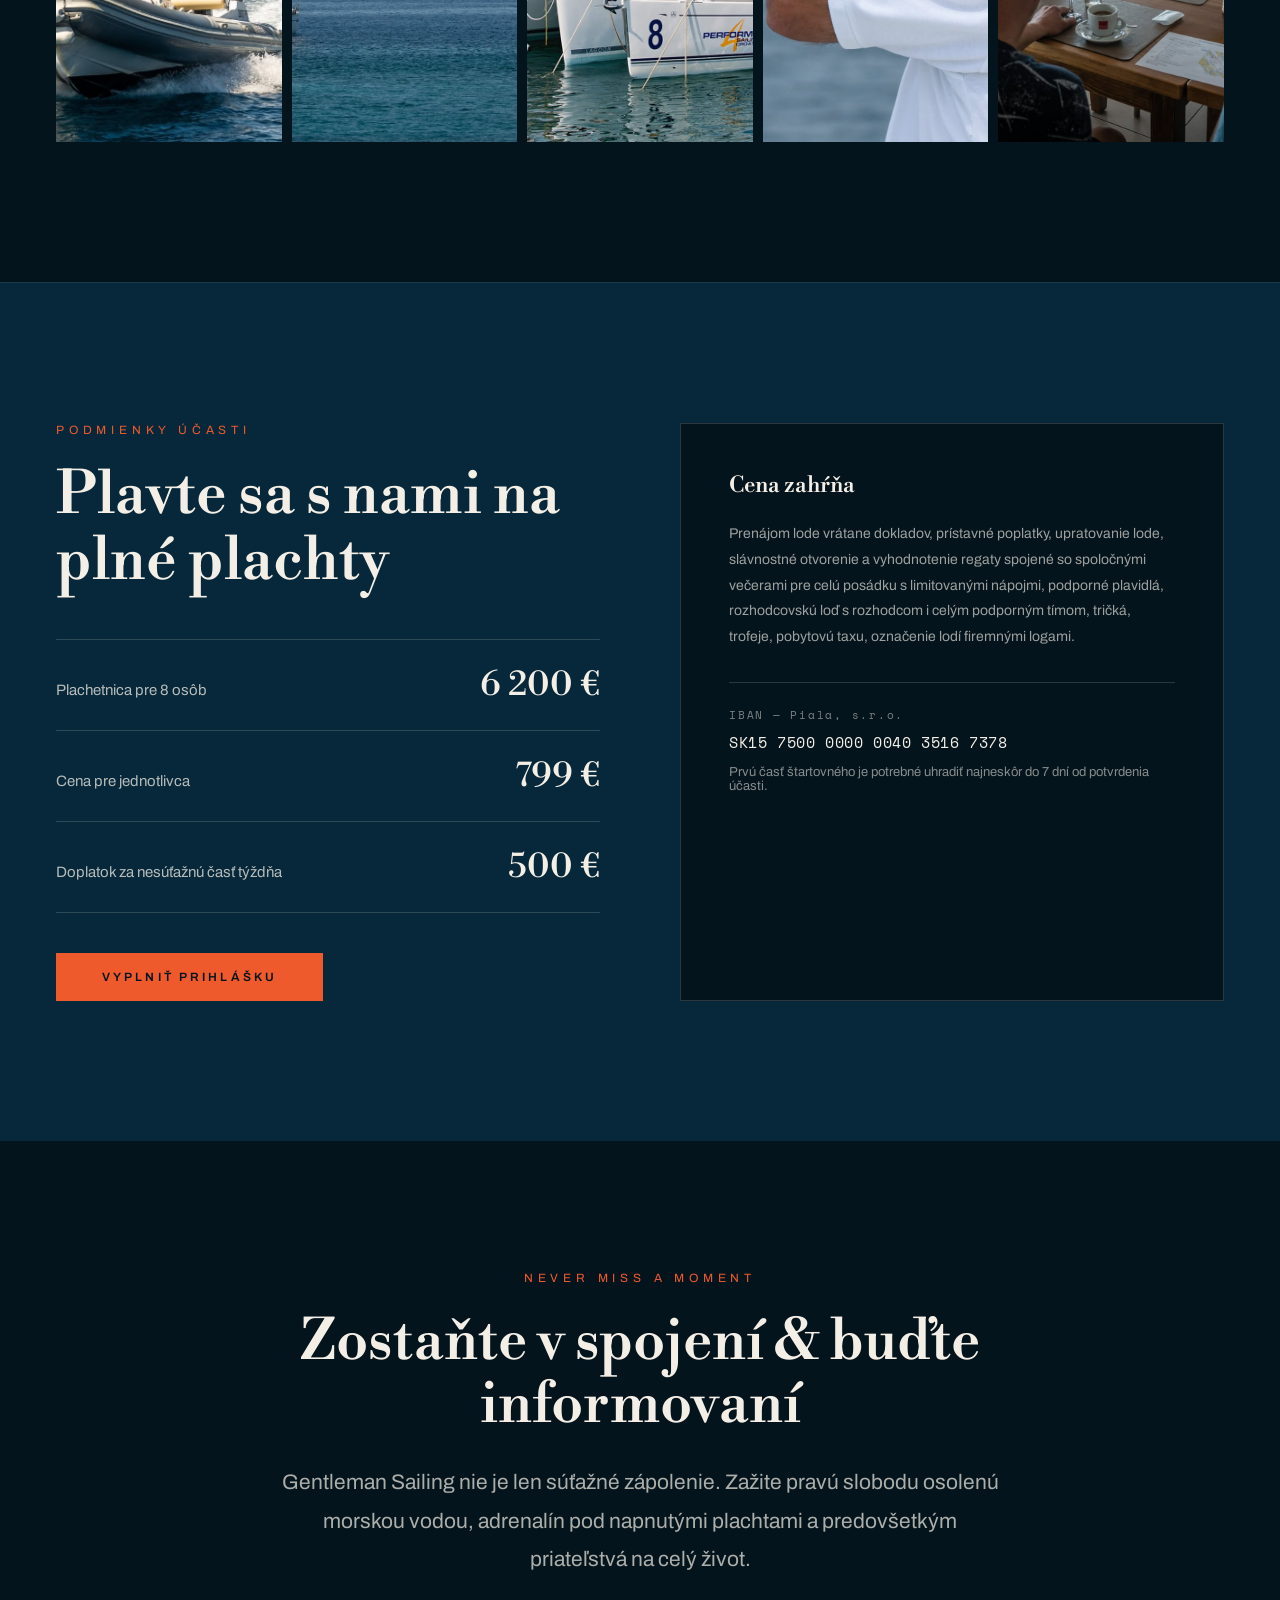
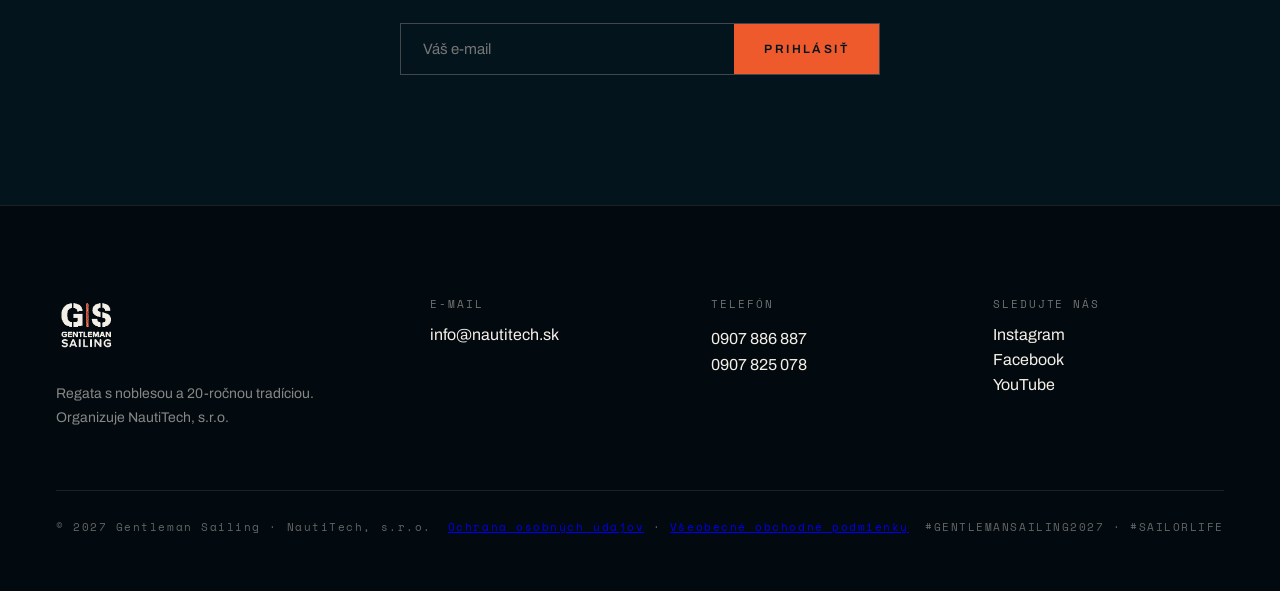
==== commit 4d1e166f: "content: homepage facts update, YouTube in footer, eventy alignment - eventy: justified paragraphs +" ====
--- a/index.html
+++ b/index.html
@@ -63,7 +63,8 @@
         "logo": "https://www.gentlemansailing.sk/assets/logo-gs-navy.png",
         "sameAs": [
           "https://www.instagram.com/gentlemansailing.sk",
-          "https://www.facebook.com/profile.php?id=61571883745033"
+          "https://www.facebook.com/profile.php?id=61571883745033",
+          "https://www.youtube.com/@GentlemanSailing"
         ]
       }
     ]
@@ -140,7 +141,7 @@
       <div>
         <div class="eyebrow" data-i18n="intro_eyebrow">Gentleman Sailing</div>
         <h2 class="h2" data-i18n="intro_title">Neočakávané zážitky</h2>
-        <p class="body" data-i18n="intro_body" style="max-width:520px;">Gentleman Sailing je regata s 20-ročnou tradíciou, ktorá v minulosti niesla názvy IT Regata Open, či neskôr Trend Regata. Od roku 2011 sa plavíme pod názvom Gentleman Sailing, a po úspešných ročníkoch pod taktovkou Maxo Yachting sa kormidla ujíma NautiTech. Tentokrát nás čaká už 21. ročník.</p>
+        <p class="body" data-i18n="intro_body" style="max-width:520px;">Gentleman Sailing je regata s 20-ročnou tradíciou, ktorá v minulosti niesla názvy IT Regata Open, či neskôr Trend Regata. Od roku 2011 sa plavíme pod názvom Gentleman Sailing, a po úspešných predošlých, nás teraz čaká už 21. ročník.</p>
       </div>
       <div class="figure" style="aspect-ratio:4/5;">
         <img src="foto/intro.jpg" alt="Posádka Gentleman Sailing na plachetnici Bavaria" loading="lazy" style="object-position:65% center;">
@@ -153,15 +154,15 @@
   <section class="section section--petrol stats">
     <div class="container stats__grid">
       <div>
-        <div class="stat__num">1586</div>
+        <div class="stat__num">1706</div>
         <div class="stat__label" data-i18n="stat1_label">moreplavcov</div>
       </div>
       <div>
-        <div class="stat__num">220</div>
+        <div class="stat__num">240</div>
         <div class="stat__label" data-i18n="stat2_label">lodí</div>
       </div>
       <div>
-        <div class="stat__num">55</div>
+        <div class="stat__num">61</div>
         <div class="stat__label" data-i18n="stat3_label">prístavov</div>
       </div>
       <div>
@@ -169,7 +170,7 @@
         <div class="stat__label" data-i18n="stat4_label">zážitkov</div>
       </div>
     </div>
-    <div class="stats__note" data-i18n="stats_note">89 firiem · 9 marín · 20 odplavených ročníkov</div>
+    <div class="stats__note" data-i18n="stats_note">107 firiem · 9 marín · 20 odplavených ročníkov</div>
   </section>
 
   <!-- ==================== DESTINATION ==================== -->
@@ -182,10 +183,10 @@
       <div>
         <div class="eyebrow" data-i18n="dest_eyebrow">Kornati · Severná Dalmácia</div>
         <h2 class="h2" data-i18n="dest_title">Na vlnách k novým obzorom</h2>
-        <p class="body" data-i18n="dest_body" style="max-width:520px; margin-bottom:34px;">Budeme sa plaviť v oblasti národného parku Kornati v severnej Dalmácii. Park tvorí 147 zväčša neobývaných ostrovov, ostrovčekov a útesov v prekrásnom blankytnom mori. Čaká vás nedotknutá príroda a nádherné zátoky.</p>
+        <p class="body" data-i18n="dest_body" style="max-width:520px; margin-bottom:34px;">Budeme sa plaviť v oblasti národného parku Kornati v severnej Dalmácii v oblasti Šibenského akvatória.</p>
         <div class="route">
           <div class="route__label" data-i18n="route_label">Trasa plavby</div>
-          <div class="route__value">Marína Hramina — Božava / D. Otok — Olib — Molat — Marína Hramina</div>
+          <div class="route__value">Marína Hramina — Žirje — Skradin — Zlarin — Marína Hramina</div>
         </div>
       </div>
     </div>
@@ -359,6 +360,7 @@
         <div class="footer__social">
           <a href="https://www.instagram.com/gentlemansailing.sk" class="navlink" target="_blank" rel="noopener">Instagram</a>
           <a href="https://www.facebook.com/profile.php?id=61571883745033" class="navlink" target="_blank" rel="noopener">Facebook</a>
+          <a href="https://www.youtube.com/@GentlemanSailing" class="navlink" target="_blank" rel="noopener">YouTube</a>
         </div>
       </div>
     </div>
--- a/styles.css
+++ b/styles.css
@@ -72,7 +72,7 @@
   font-family: var(--serif);
   font-weight: 500;
   font-size: clamp(40px, 4.6vw, 68px);
-  line-height: 1.02;
+  line-height: 1.12;
   margin: 0 0 32px;
   color: var(--cream);
 }
@@ -226,7 +226,7 @@
 }
 .hero__title {
   font-family: var(--serif); font-weight: 500;
-  font-size: clamp(56px, 9vw, 118px); line-height: .95;
+  font-size: clamp(56px, 9vw, 118px); line-height: 1.2;
   color: var(--cream); margin: 0; letter-spacing: .005em;
 }
 .hero__title span { font-style: italic; font-weight: 400; }
@@ -411,7 +411,7 @@
    Sign-up / pricing
    ========================================================================== */
 .signup__grid { display: grid; grid-template-columns: 1fr 1fr; gap: 80px; }
-.price-title { font-family: var(--serif); font-weight: 500; font-size: clamp(40px, 4.6vw, 68px); line-height: 1; margin: 0 0 44px; }
+.price-title { font-family: var(--serif); font-weight: 500; font-size: clamp(40px, 4.6vw, 68px); line-height: 1.12; margin: 0 0 44px; }
 .price-row {
   display: flex; align-items: baseline; justify-content: space-between;
   border-top: 1px solid var(--hair-16); padding: 24px 0;
@@ -698,7 +698,7 @@
 
 .h3-serif {
   font-family: var(--serif); font-weight: 500;
-  font-size: clamp(26px, 3vw, 40px); line-height: 1.1; color: var(--cream);
+  font-size: clamp(26px, 3vw, 40px); line-height: 1.18; color: var(--cream);
   margin: 0 0 26px;
 }
 .kicker-num {
@@ -715,9 +715,13 @@
 
 /* Čo zažijete — justified paragraphs; text-only chapters centred on the page */
 .page-zazijete .article .block > p:not(.pullquote),
-.page-zazijete .split .block > p { text-align: justify; -webkit-hyphens: auto; hyphens: auto; }
+.page-zazijete .split .block > p,
+.page-eventy .article .block > p:not(.pullquote),
+.page-eventy .split .block > p { text-align: justify; -webkit-hyphens: auto; hyphens: auto; }
 .page-zazijete .article .block > .eyebrow,
-.page-zazijete .article .block > .h3-serif { text-align: center; }
+.page-zazijete .article .block > .h3-serif,
+.page-eventy .article .block > .eyebrow,
+.page-eventy .article .block > .h3-serif { text-align: center; }
 
 /* Accent tick / bullet list */
 .ticklist { list-style: none; margin: 8px 0 0; padding: 0; }
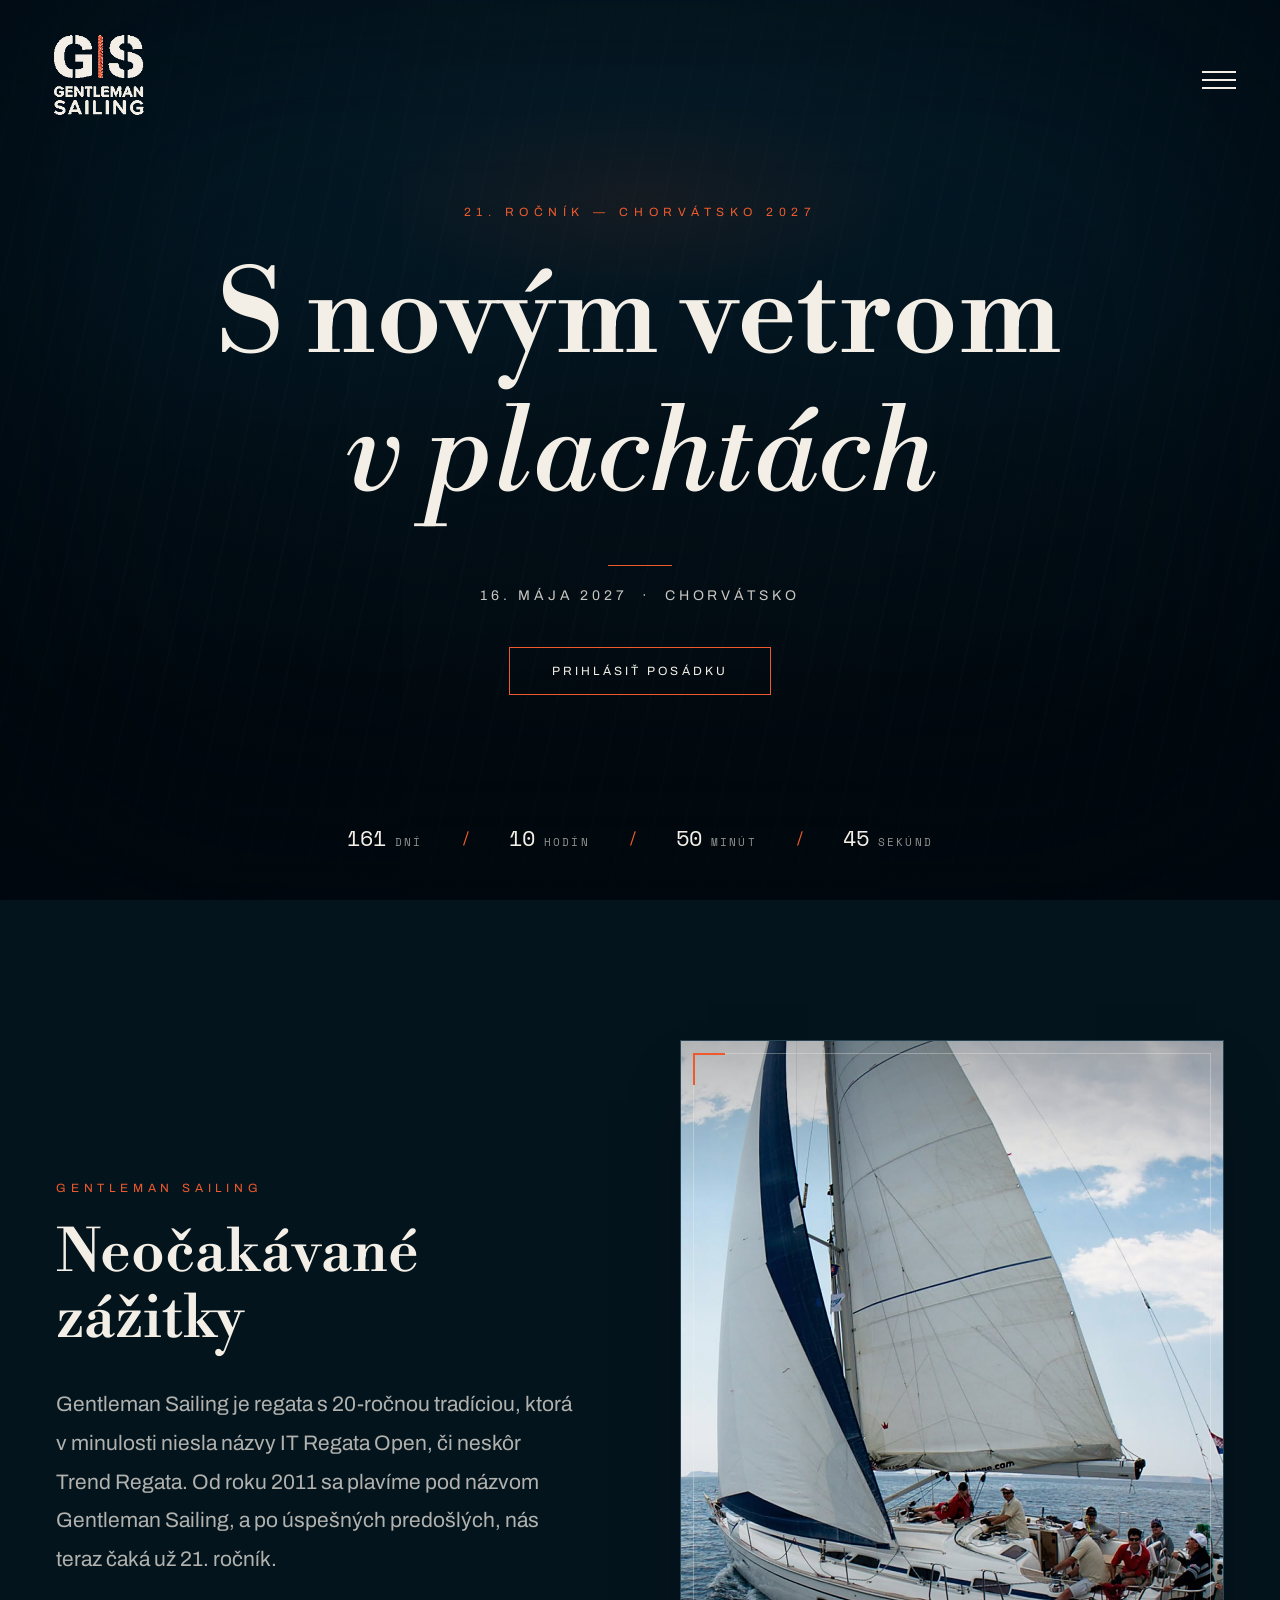
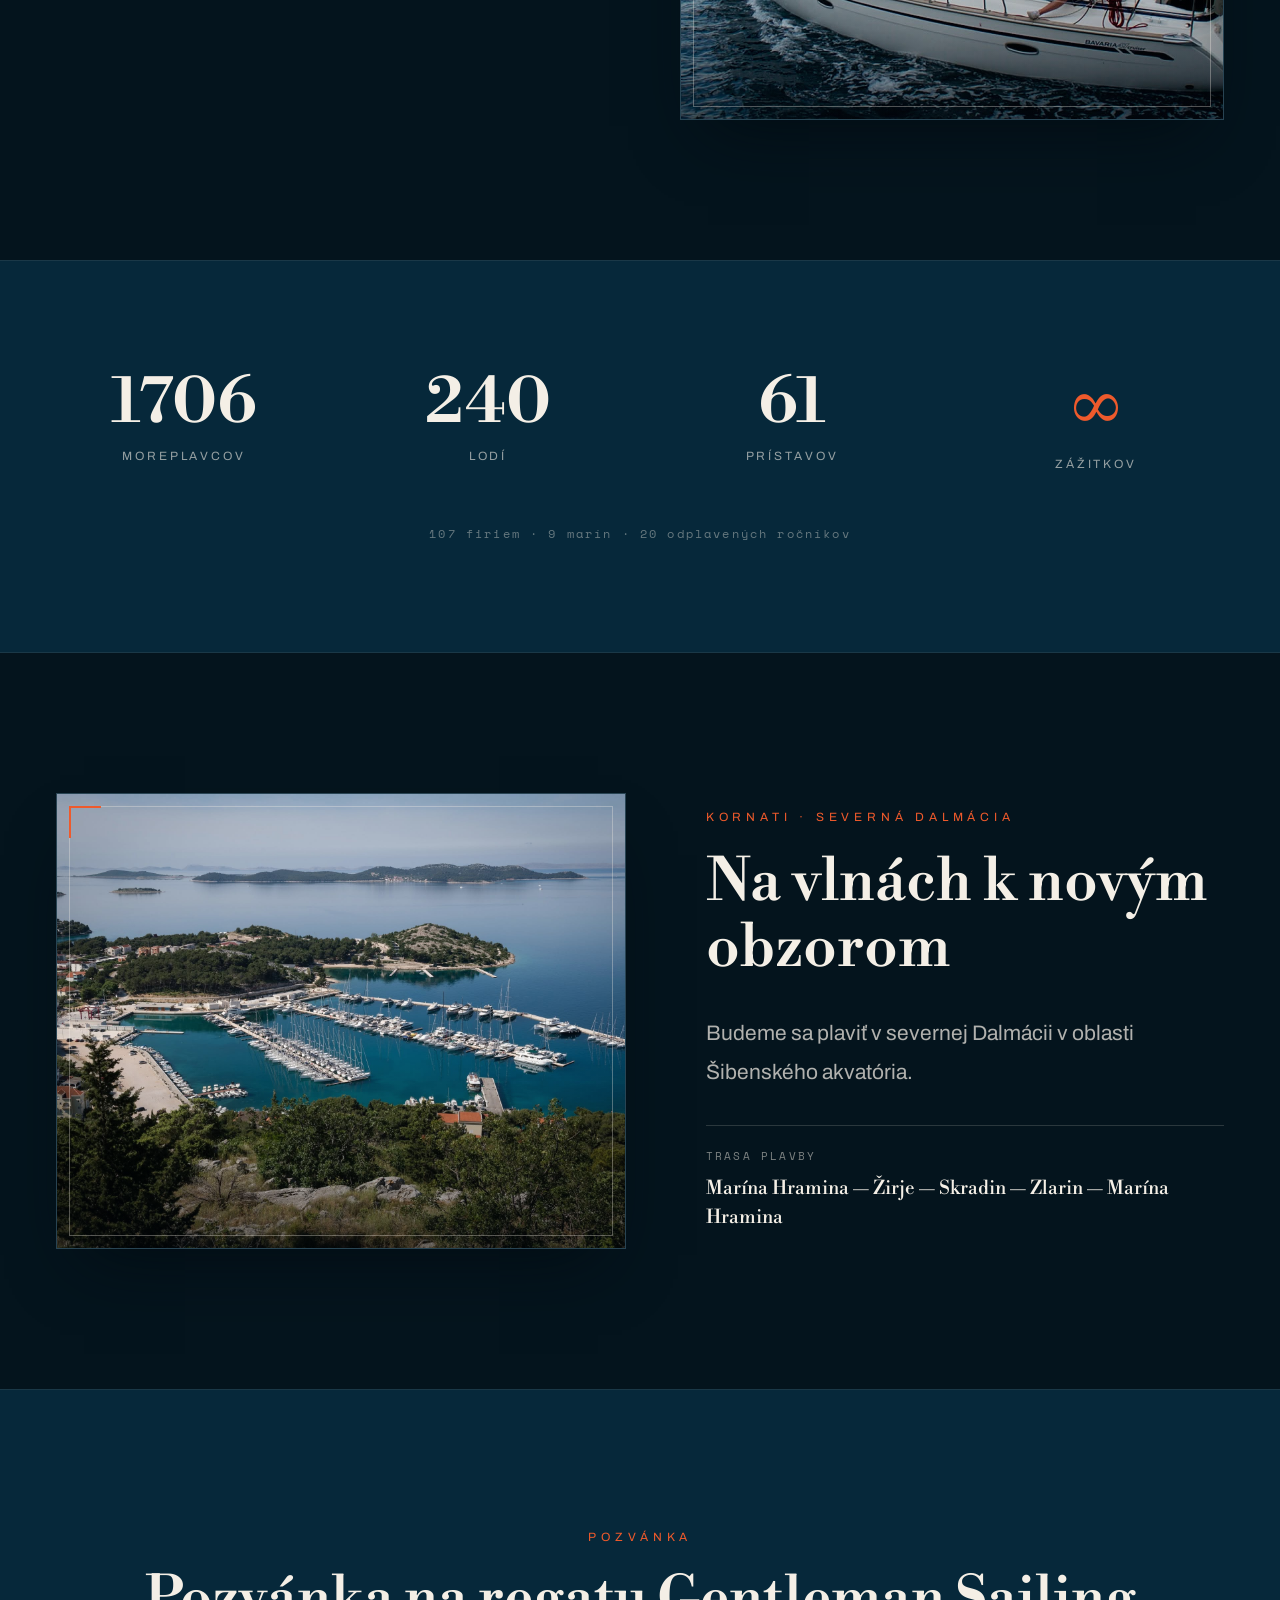
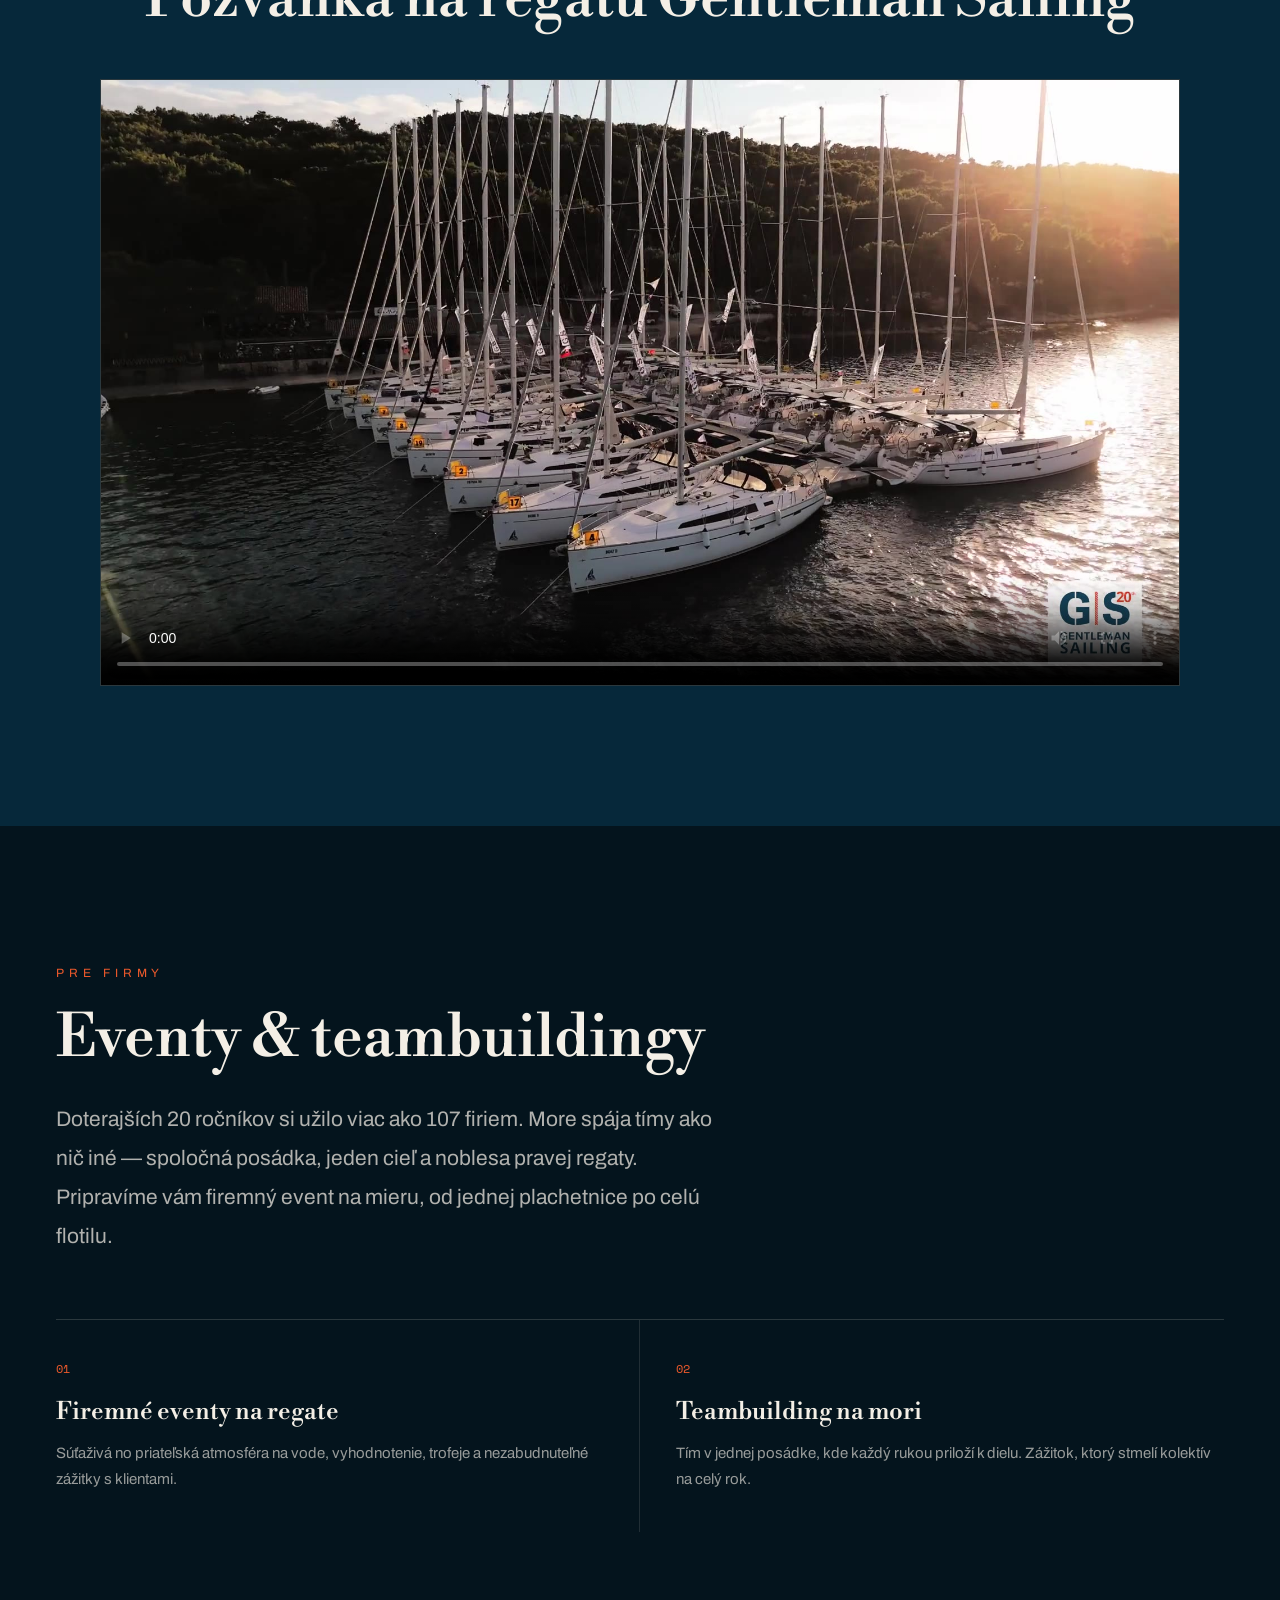
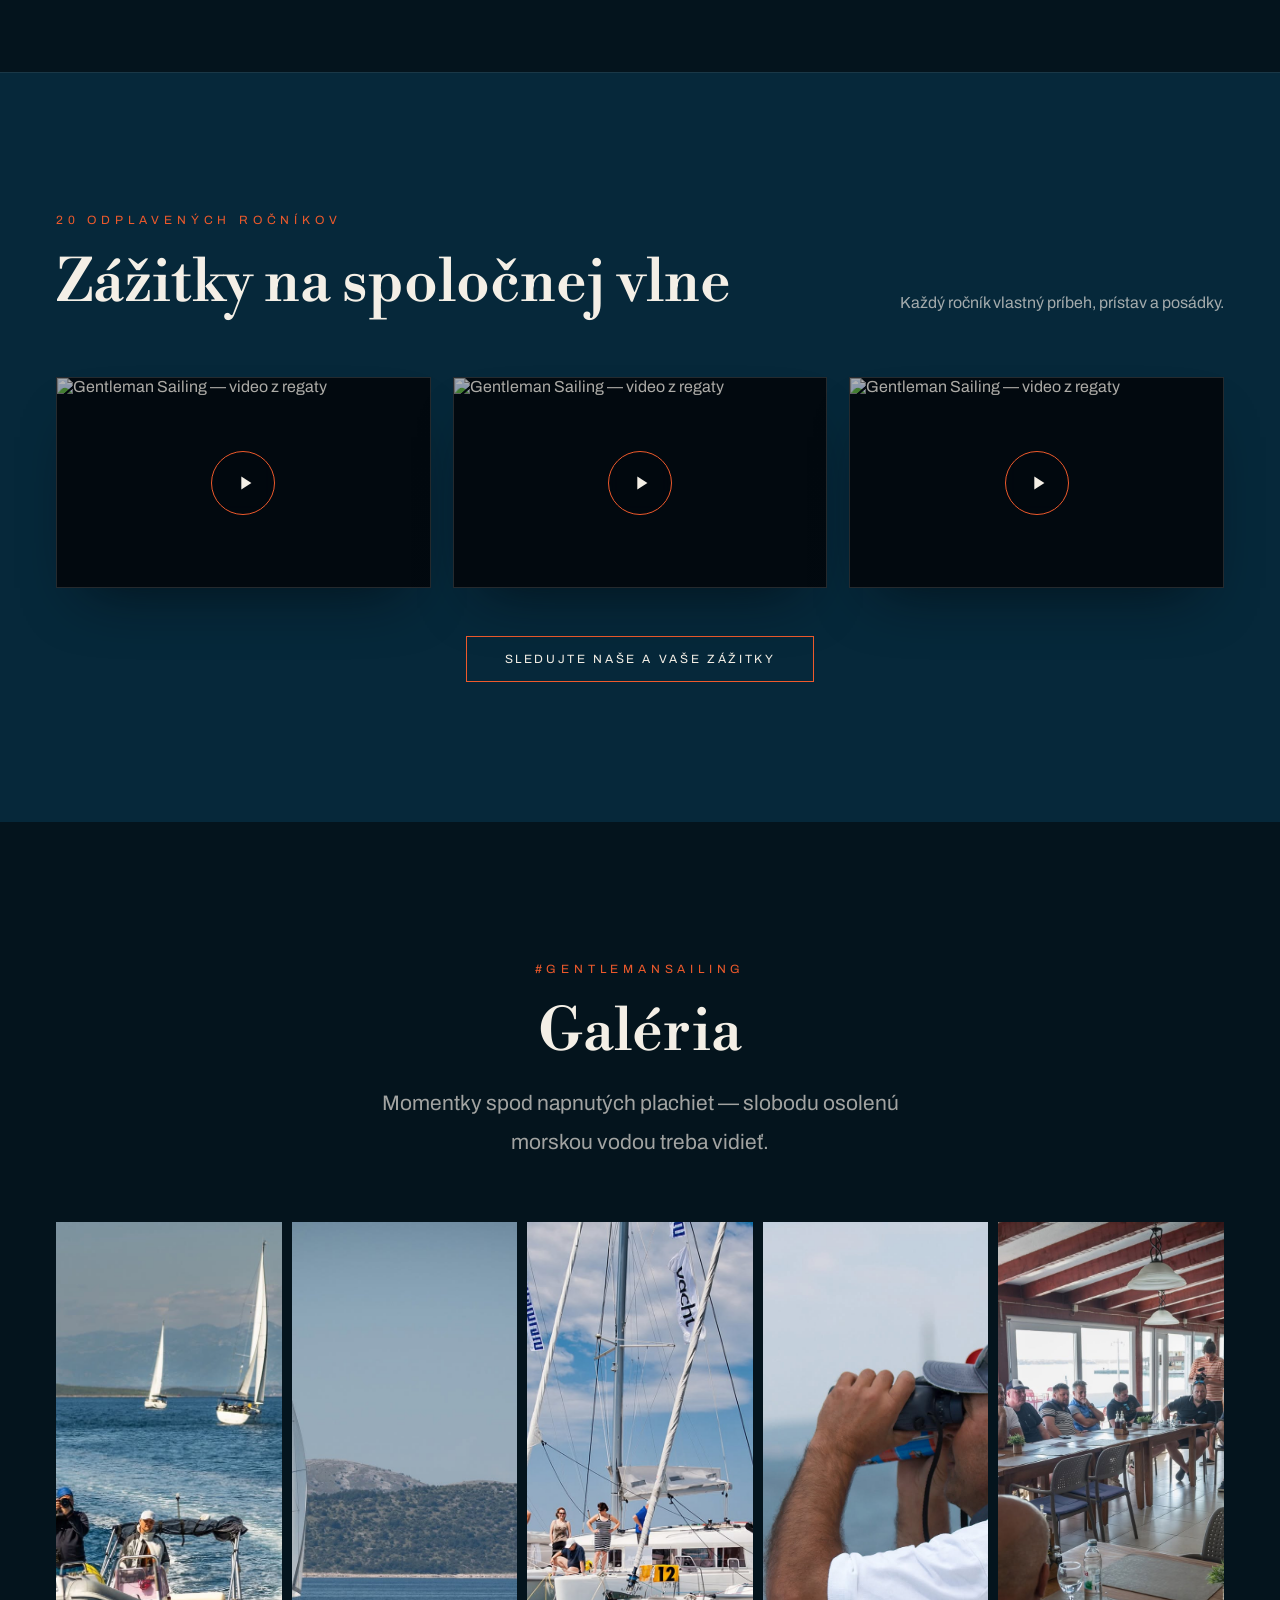
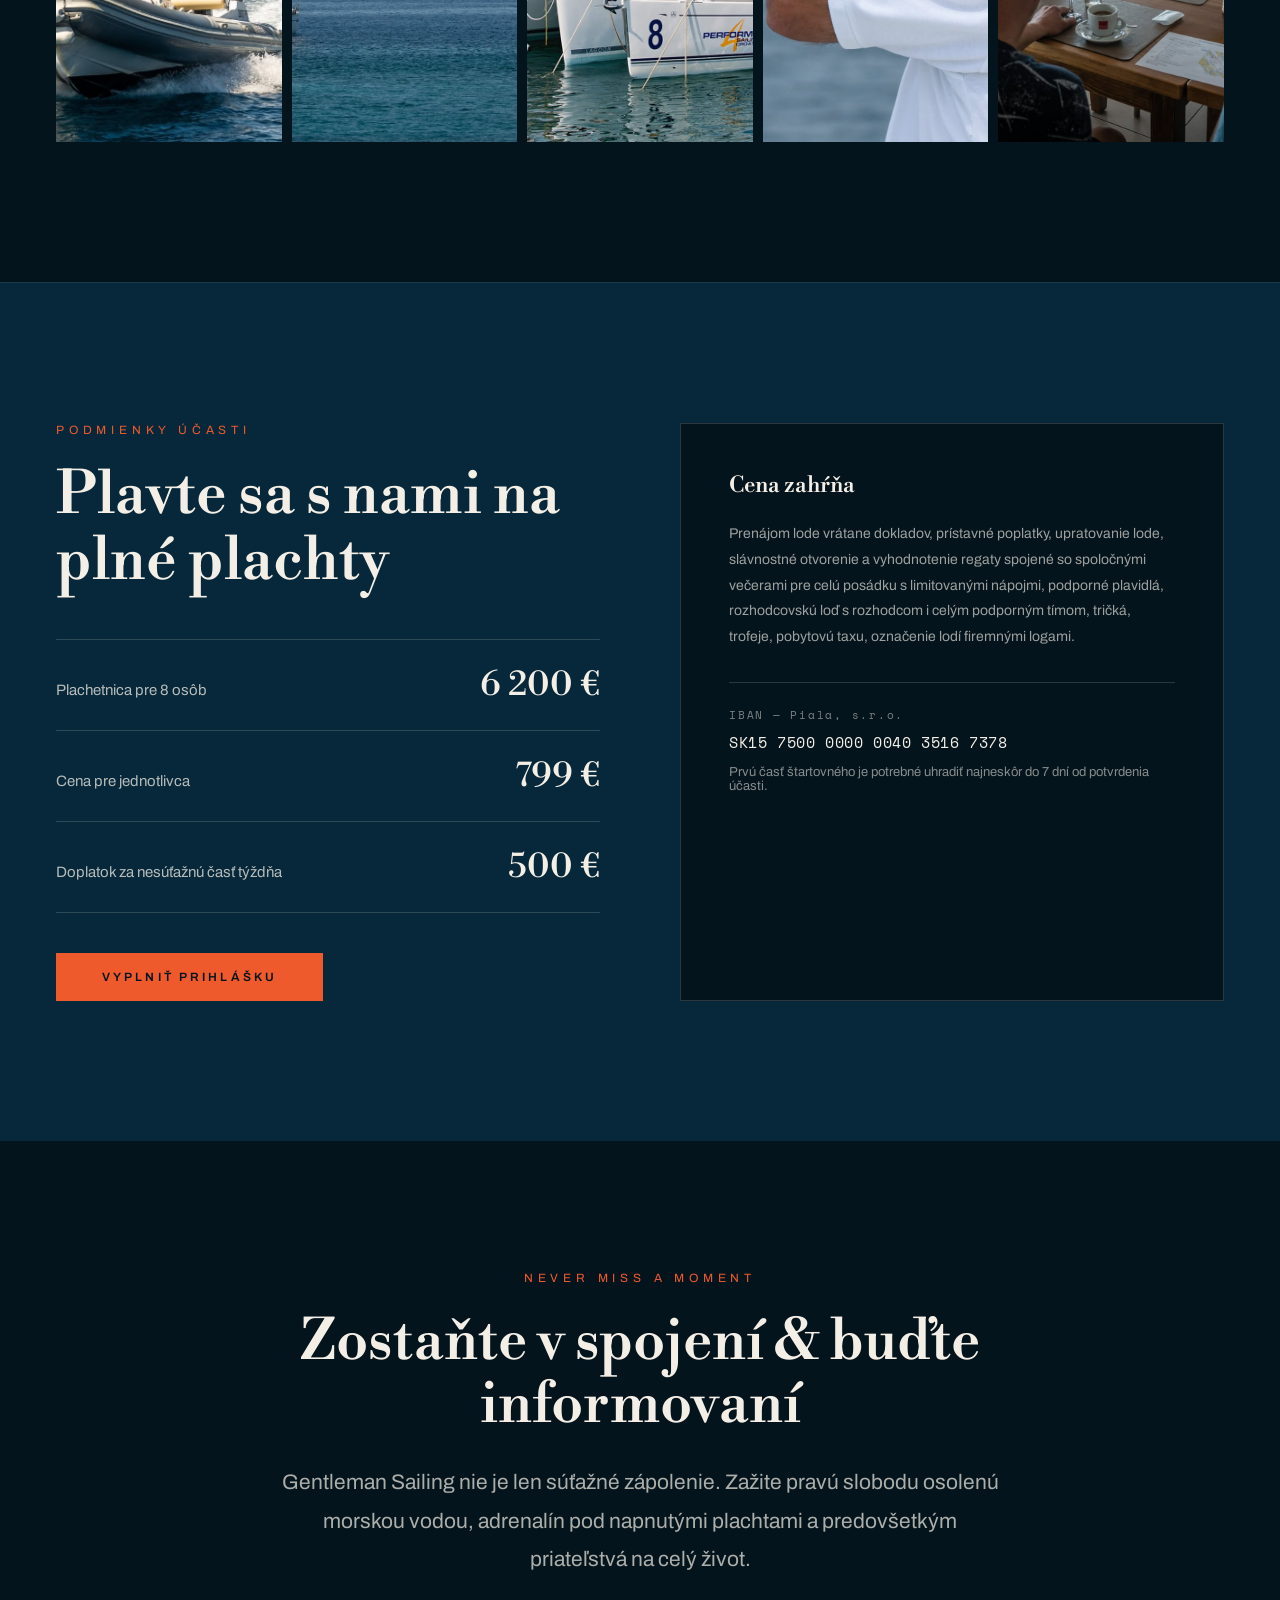
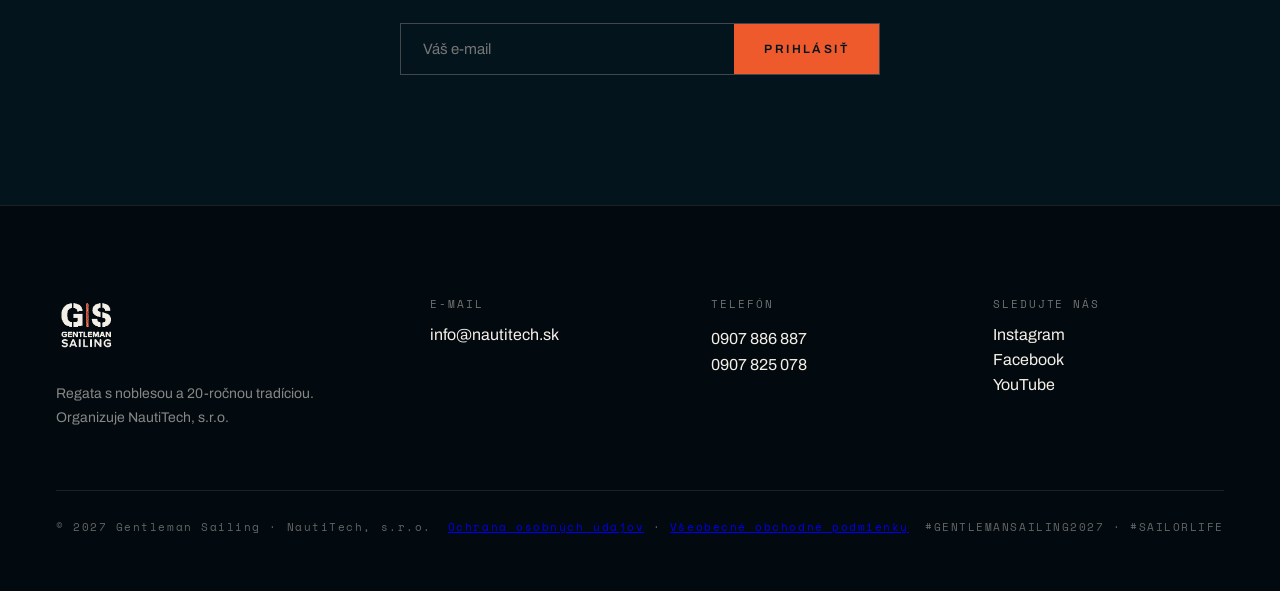
==== commit 9fede87f: "content: destination text without the Kornati National Park mention Co-Authored-By: Claude Opus 5 <n" ====
--- a/index.html
+++ b/index.html
@@ -183,7 +183,7 @@
       <div>
         <div class="eyebrow" data-i18n="dest_eyebrow">Kornati · Severná Dalmácia</div>
         <h2 class="h2" data-i18n="dest_title">Na vlnách k novým obzorom</h2>
-        <p class="body" data-i18n="dest_body" style="max-width:520px; margin-bottom:34px;">Budeme sa plaviť v oblasti národného parku Kornati v severnej Dalmácii v oblasti Šibenského akvatória.</p>
+        <p class="body" data-i18n="dest_body" style="max-width:520px; margin-bottom:34px;">Budeme sa plaviť v severnej Dalmácii v oblasti Šibenského akvatória.</p>
         <div class="route">
           <div class="route__label" data-i18n="route_label">Trasa plavby</div>
           <div class="route__value">Marína Hramina — Žirje — Skradin — Zlarin — Marína Hramina</div>
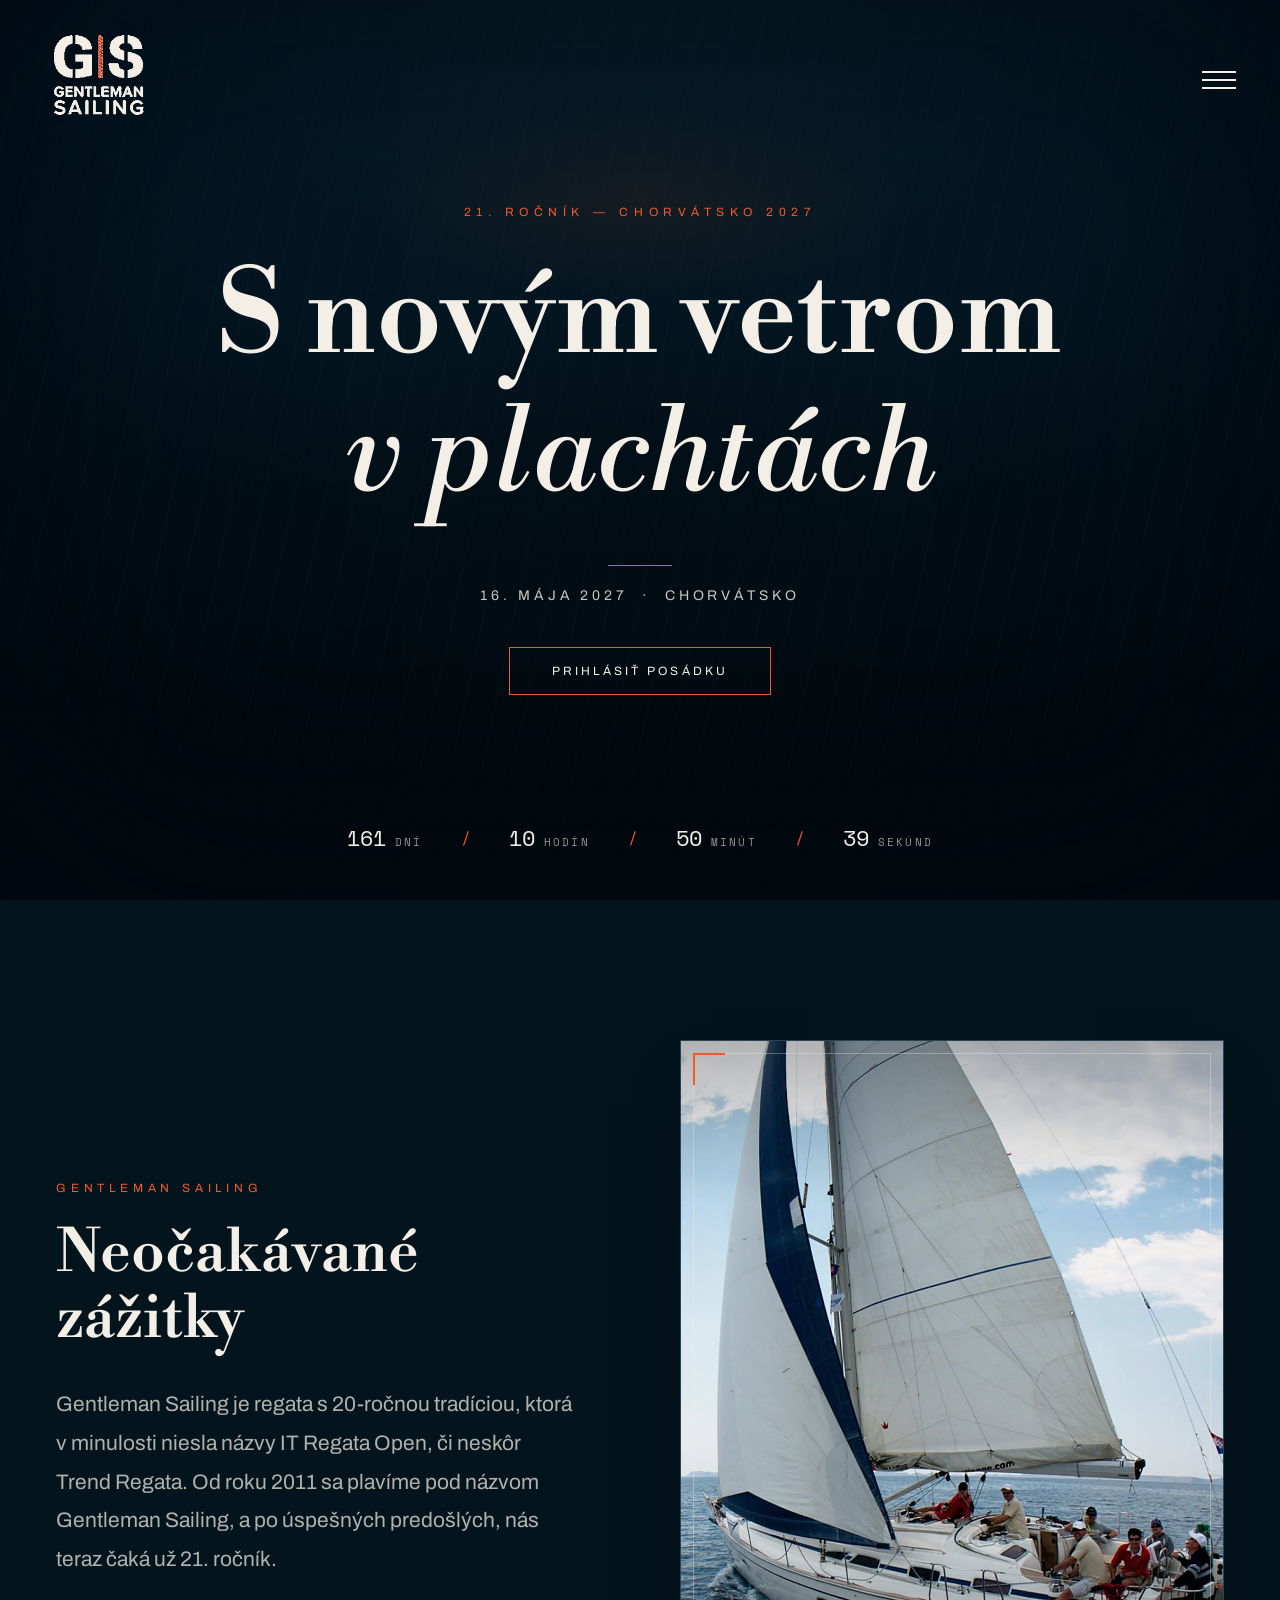
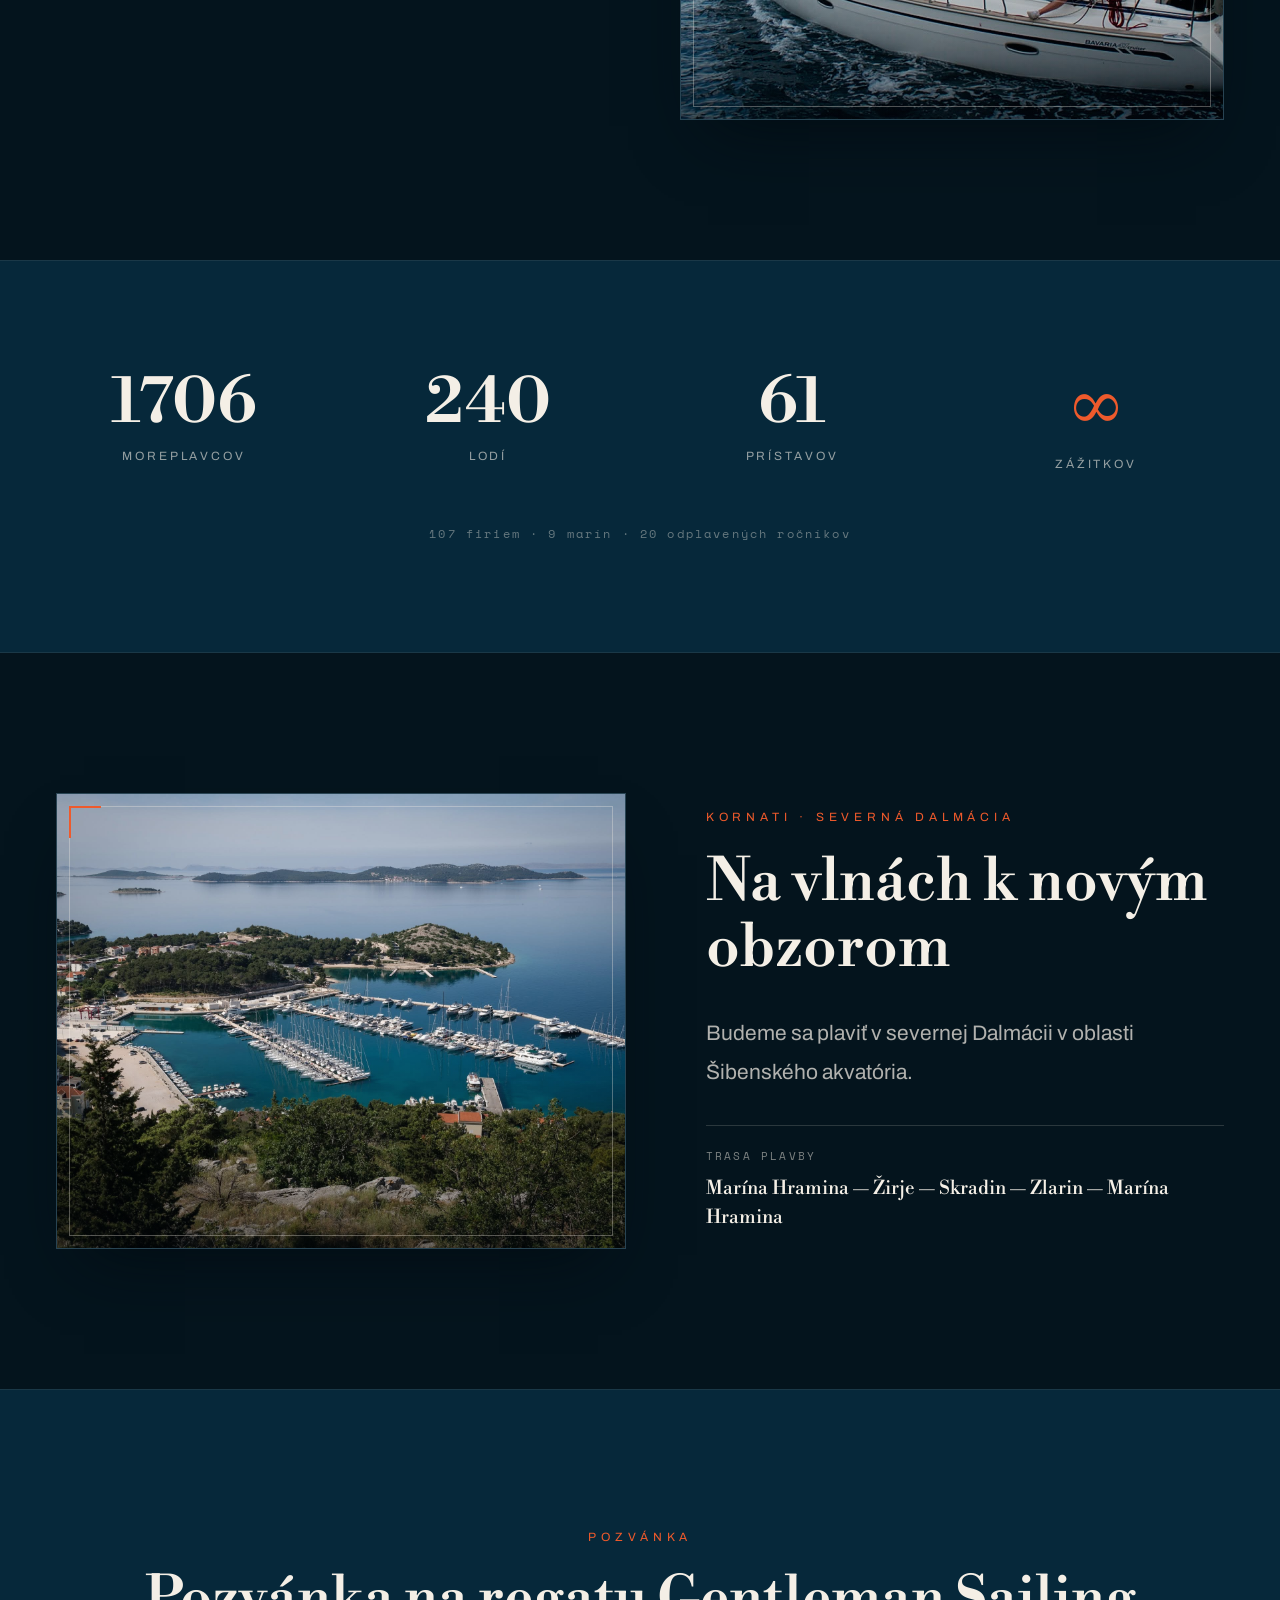
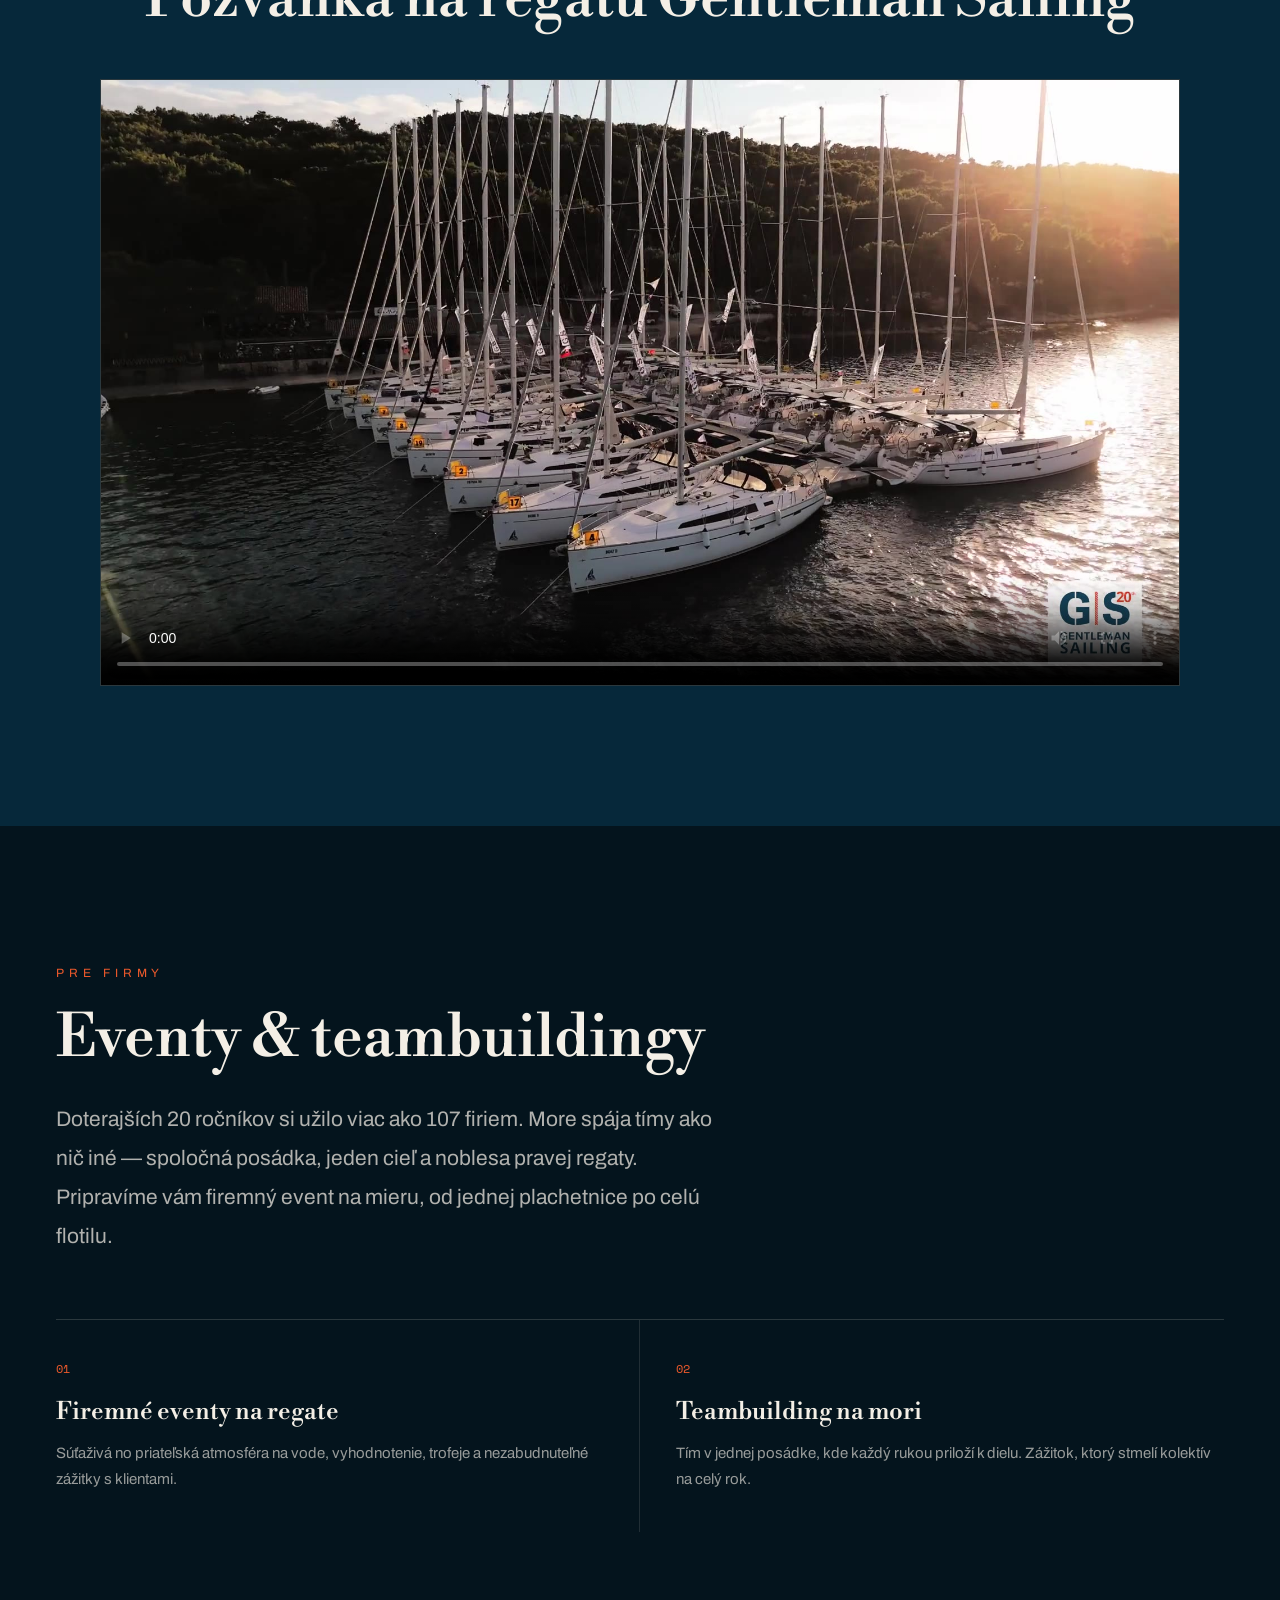
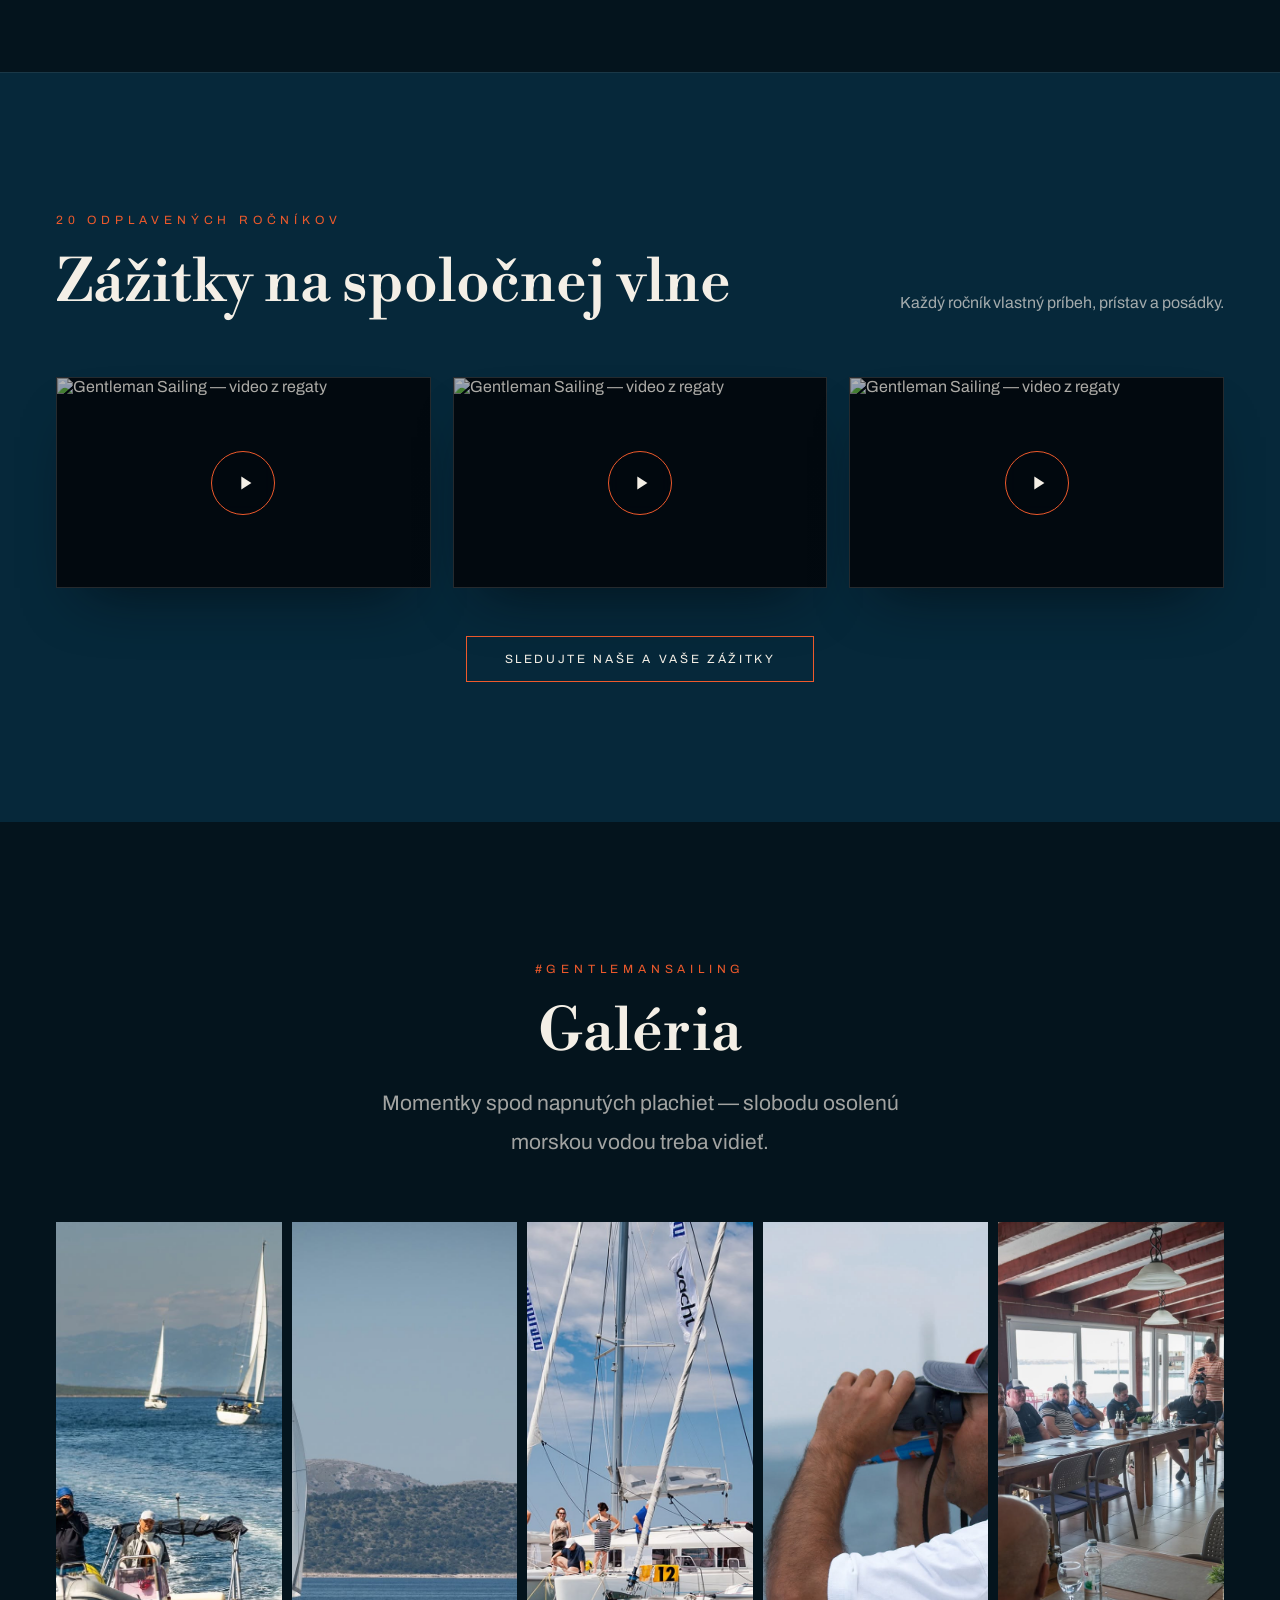
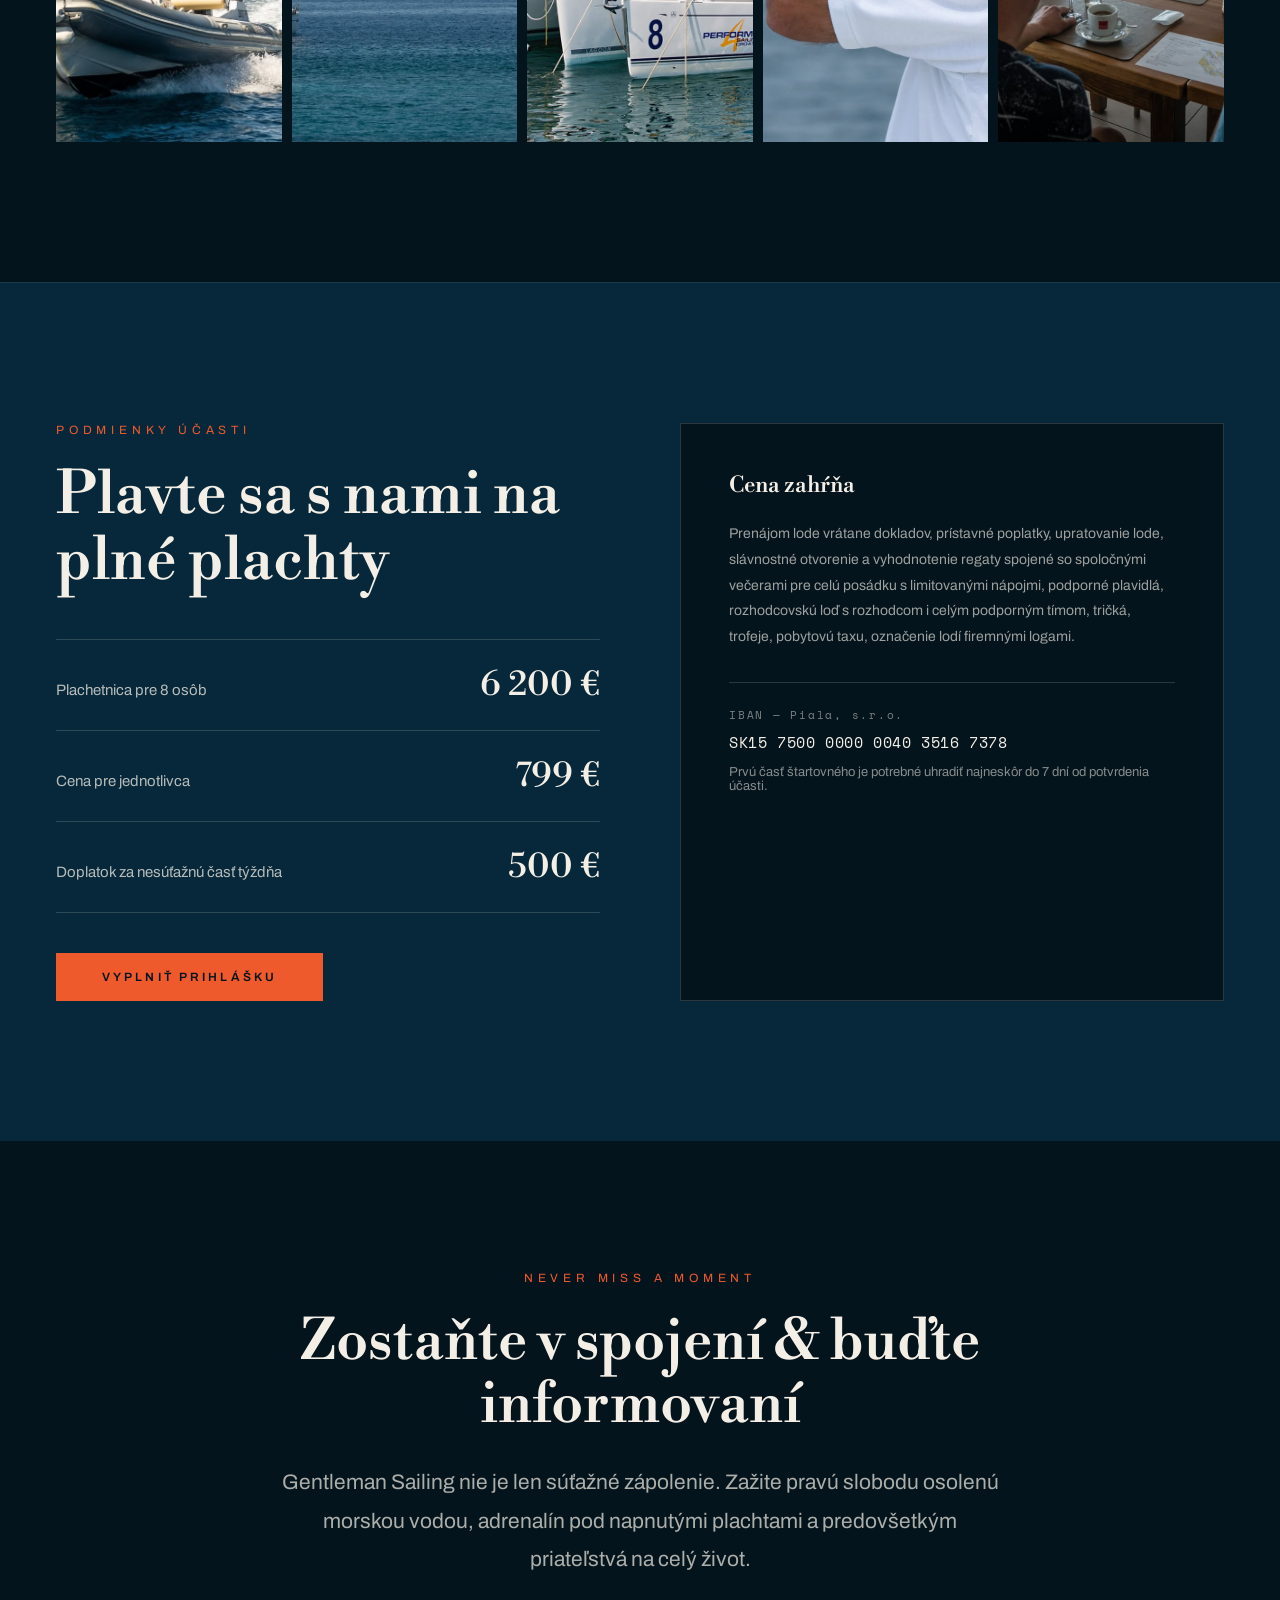
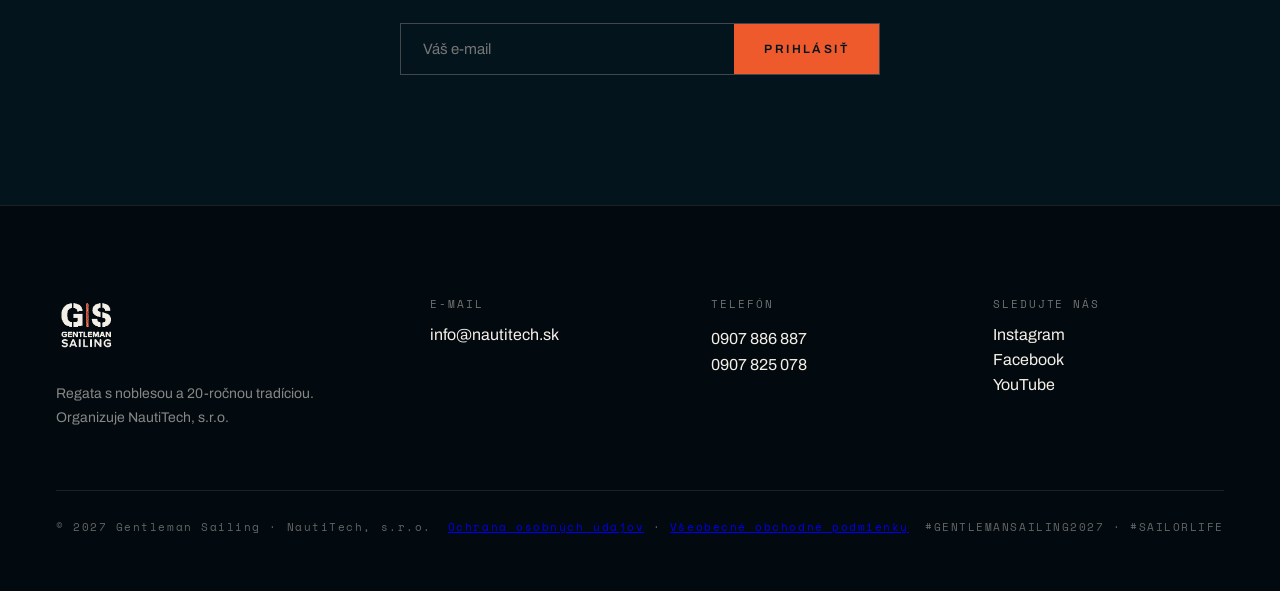
==== commit e8091895: "chore: cache-busting version stamps on CSS/JS references Pages loaded styles.css/script.js without a" ====
--- a/index.html
+++ b/index.html
@@ -76,7 +76,7 @@
   <link rel="preconnect" href="https://fonts.gstatic.com" crossorigin>
   <link href="https://fonts.googleapis.com/css2?family=Libre+Bodoni:ital,wght@0,400..700;1,400..700&family=Cardo:wght@400;700&family=Archivo:wght@300;400;500;600&family=Space+Mono&display=swap" rel="stylesheet">
 
-  <link rel="stylesheet" href="styles.css">
+  <link rel="stylesheet" href="styles.css?v=202609221257">
 </head>
 <body>
 
@@ -371,6 +371,6 @@
     </div>
   </footer>
 
-  <script src="script.js"></script>
+  <script src="script.js?v=202609221257"></script>
 </body>
 </html>
